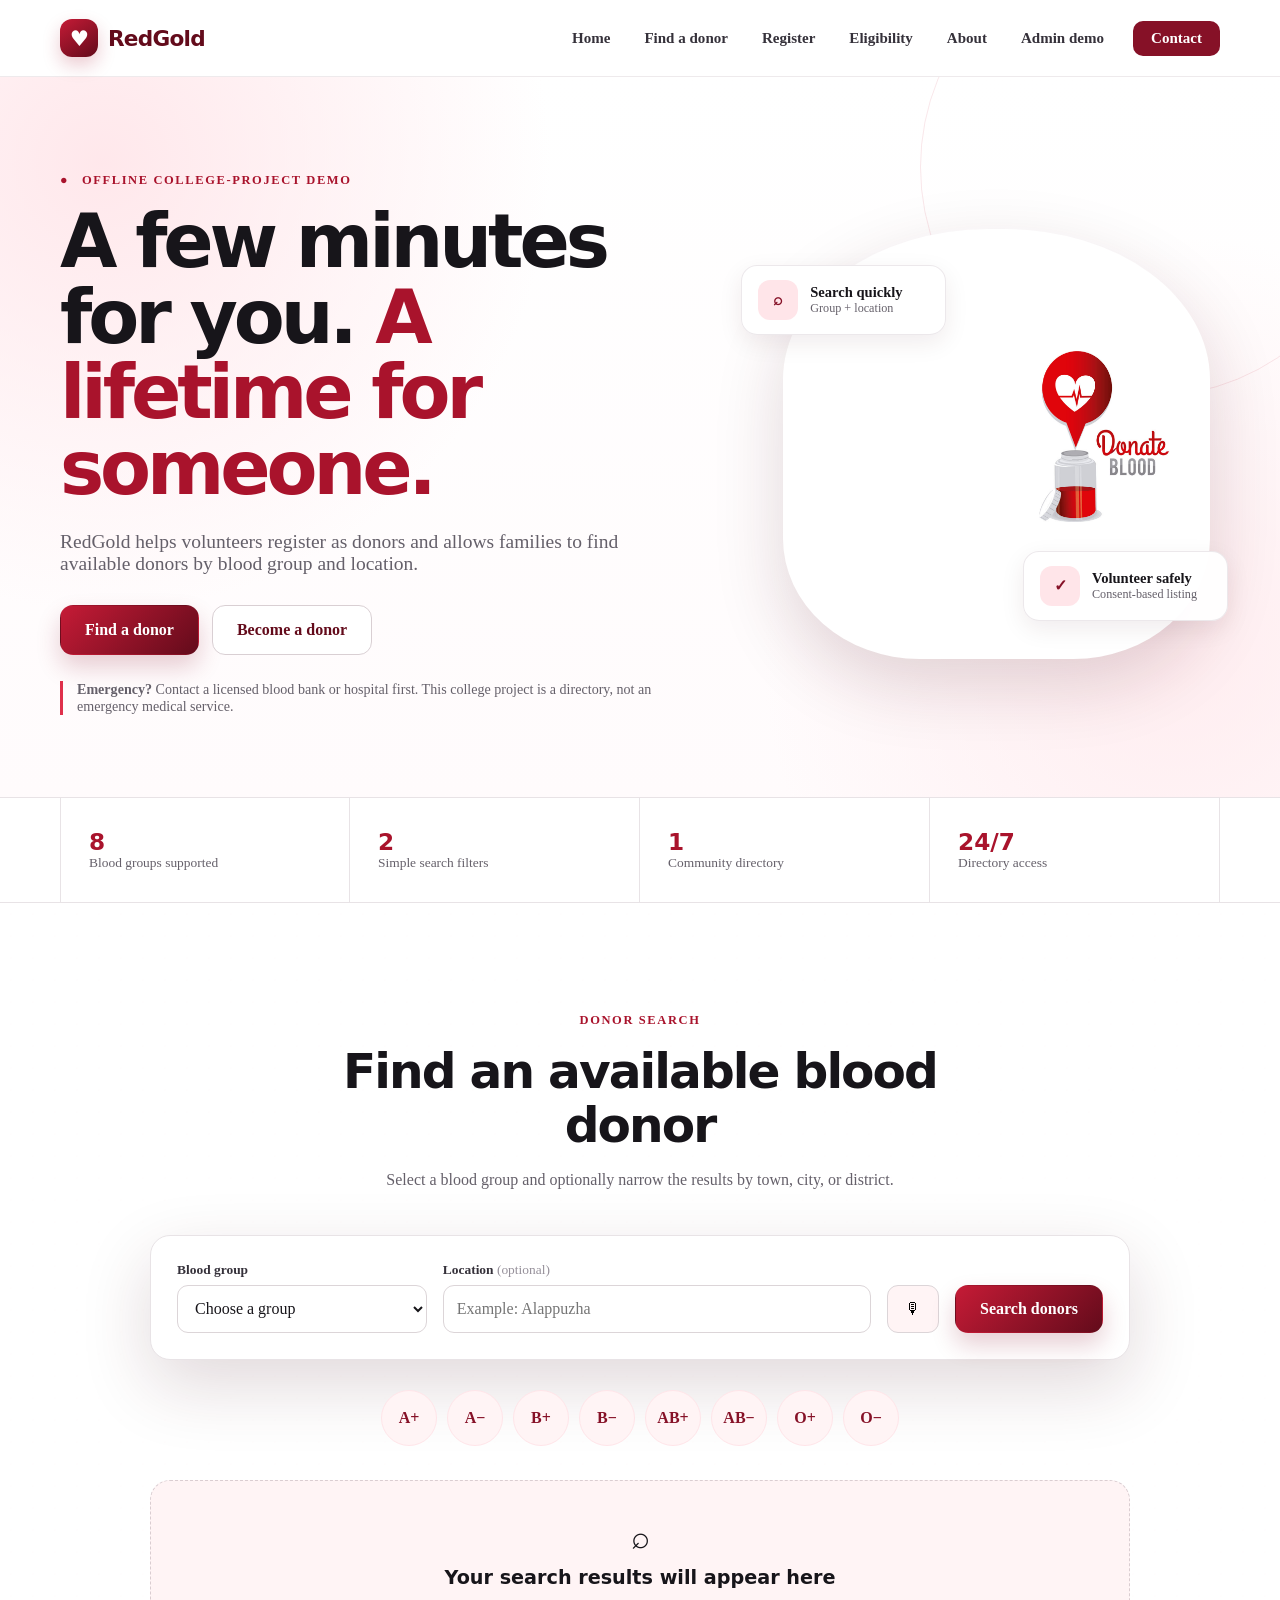
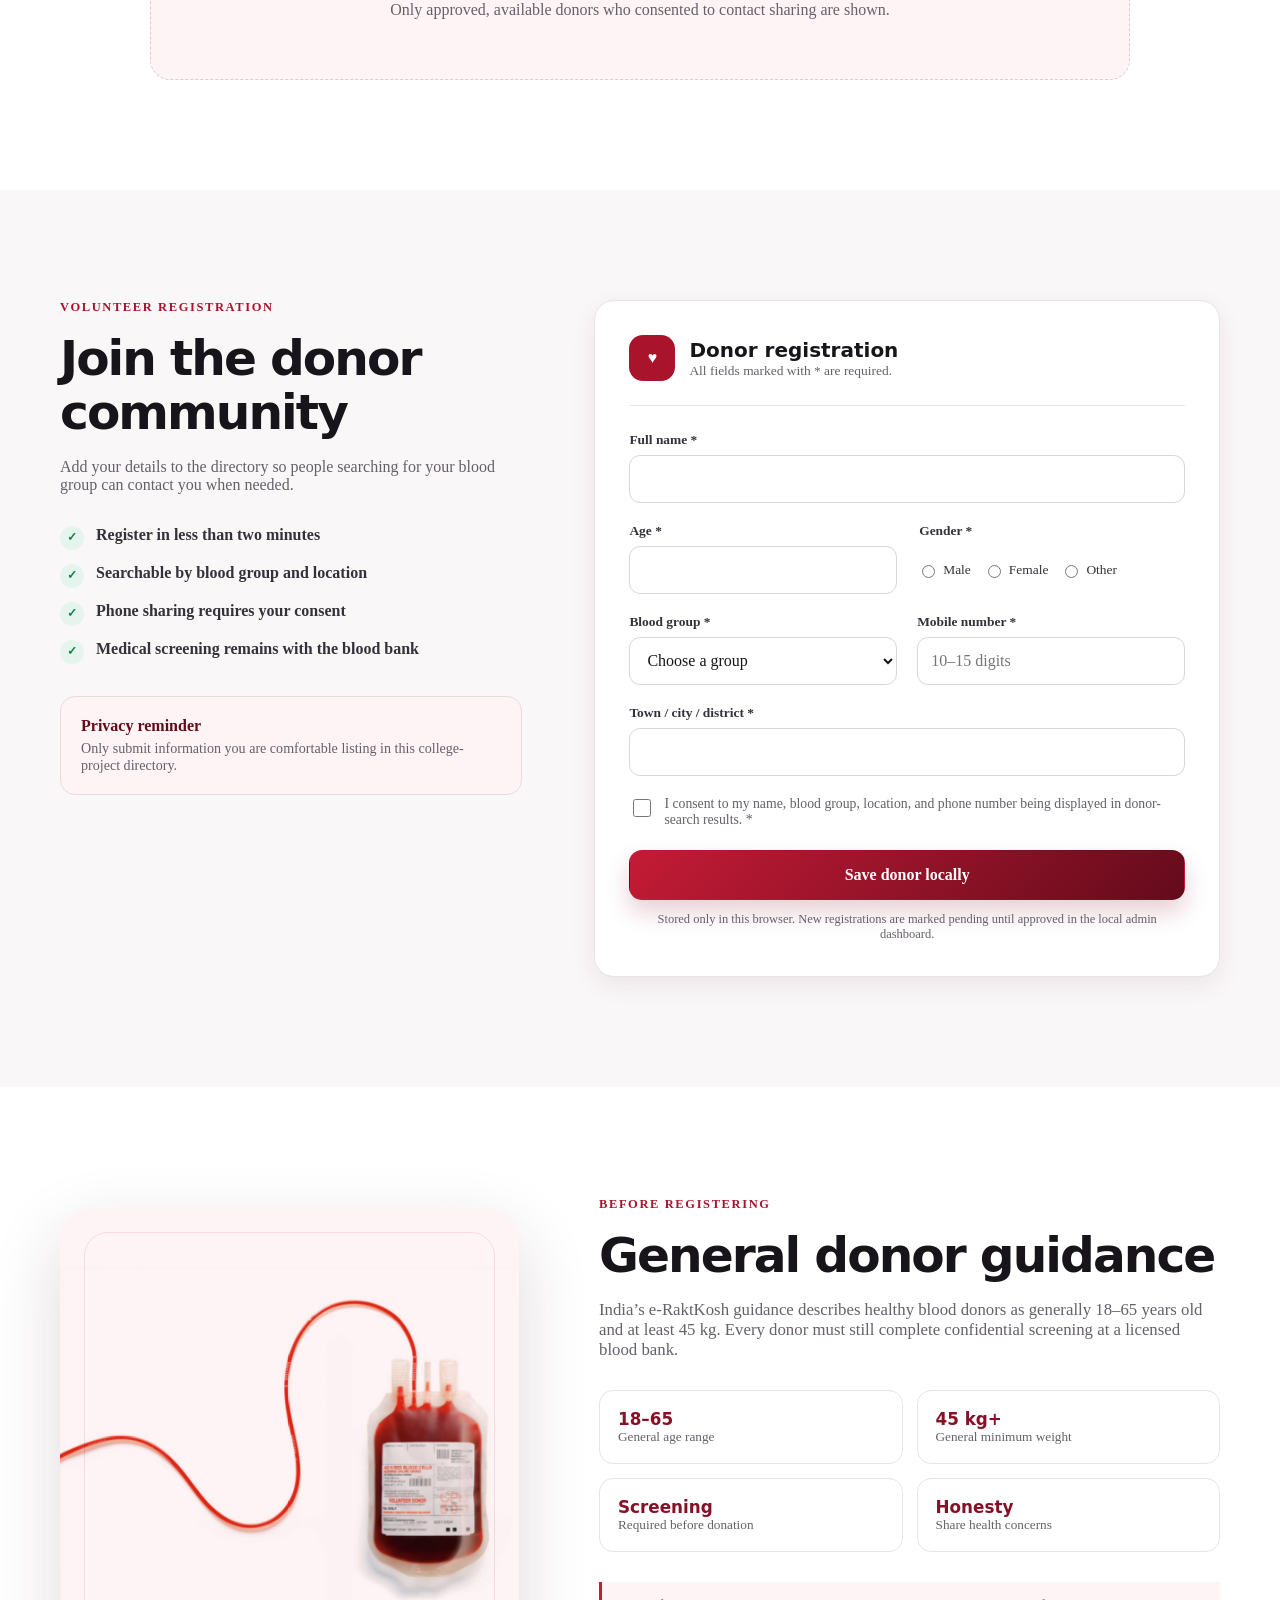
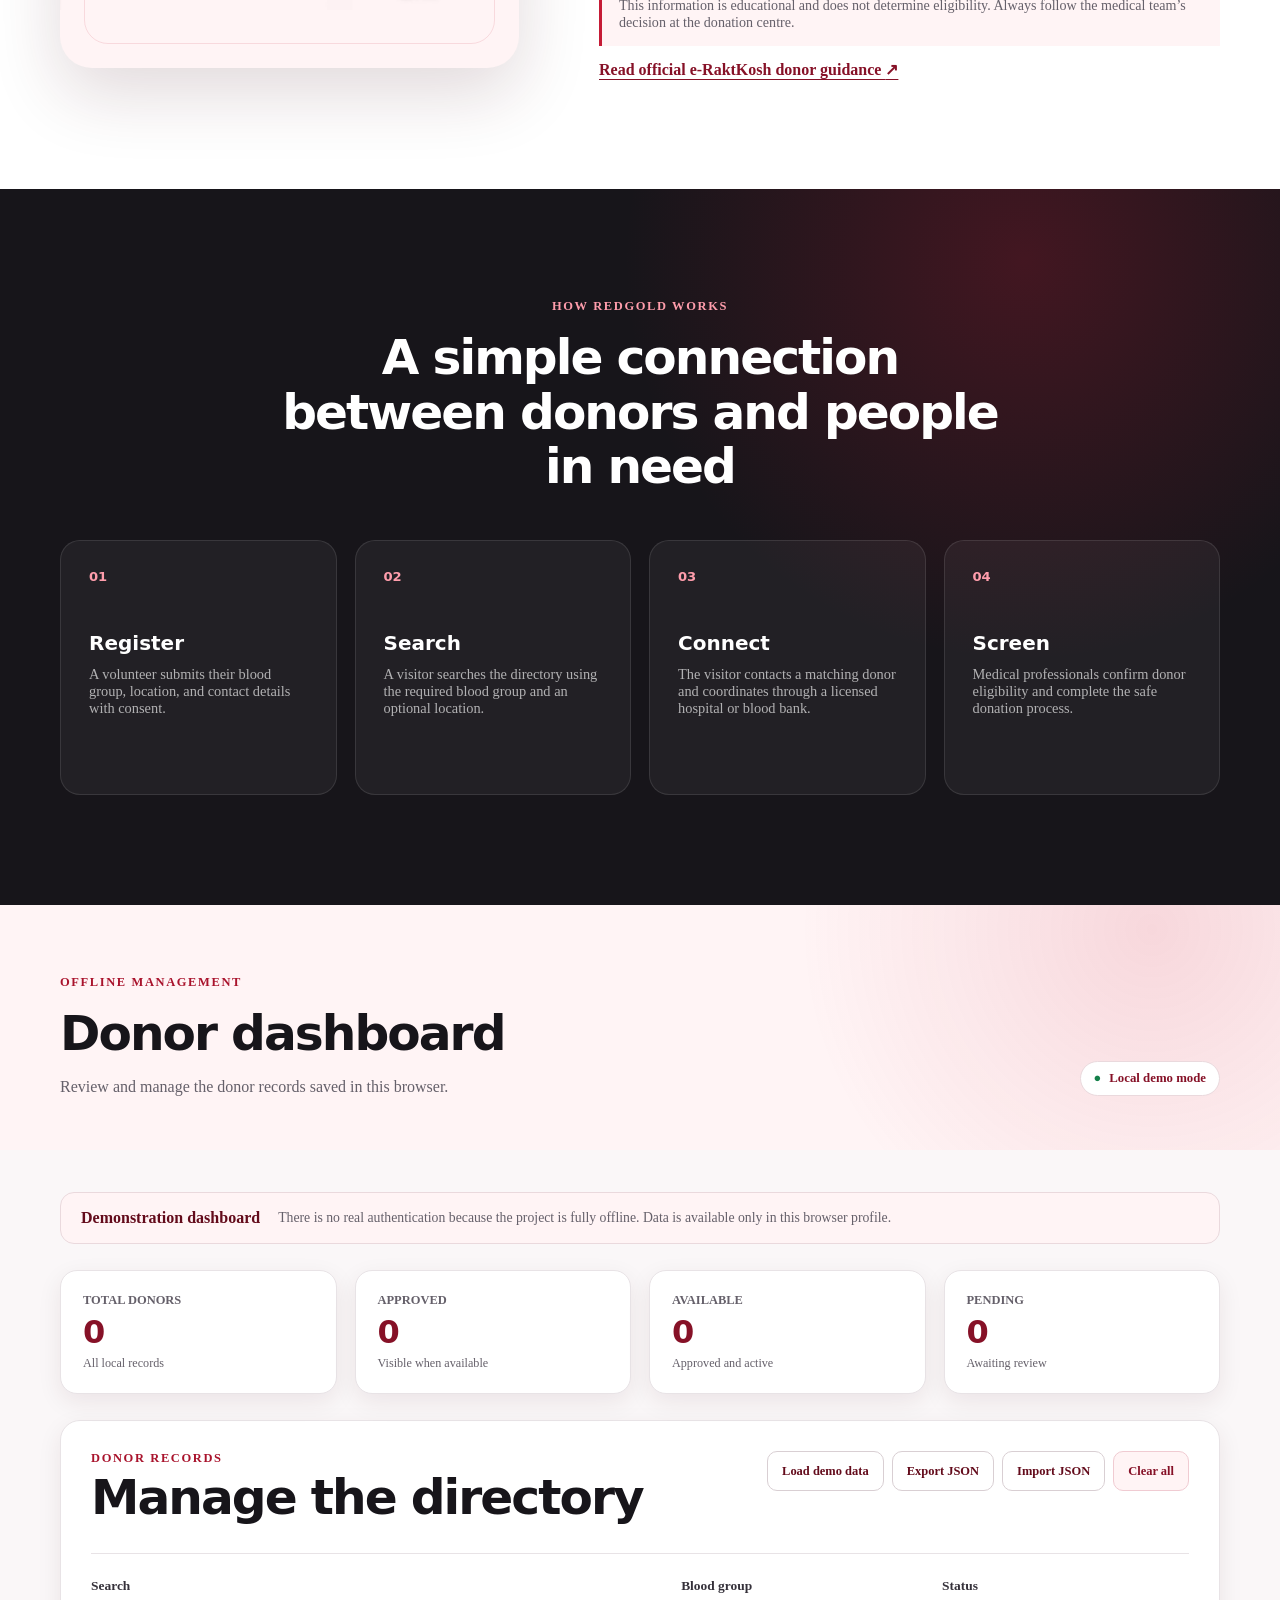
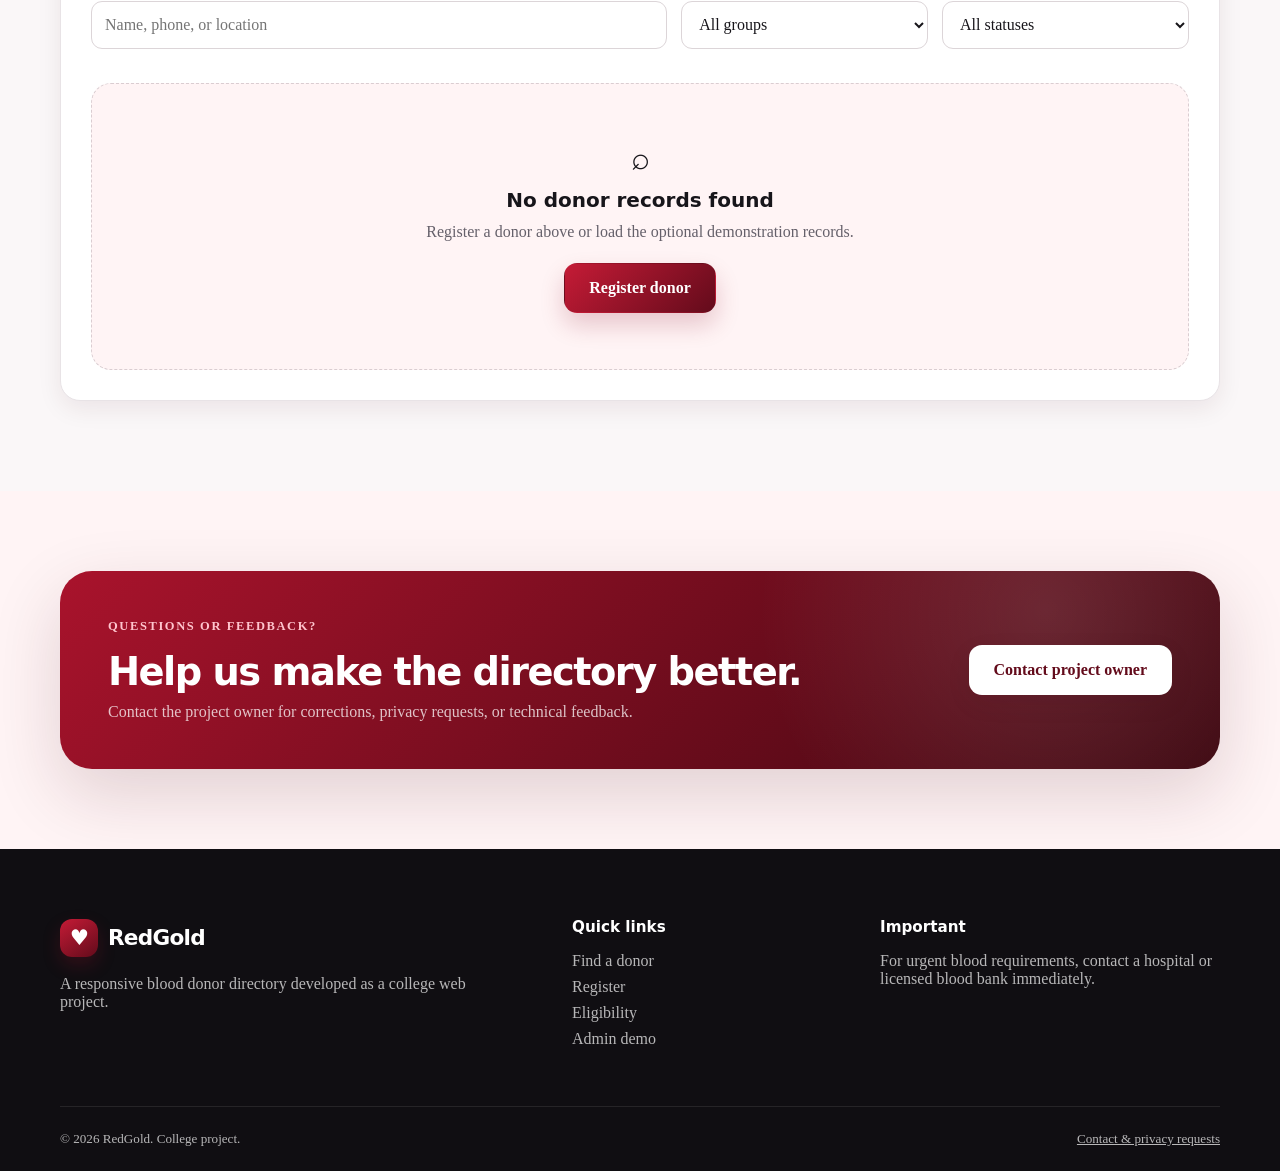
==== index.html @ 61fe0dba "Add files via upload" ====
<!DOCTYPE html>
<html lang="en">

<head>
  <meta charset="utf-8">
  <meta name="viewport" content="width=device-width, initial-scale=1">
  <meta name="description" content="RedGold is a college blood donor directory project for registering volunteers and finding donors by blood group and location.">
  <meta name="theme-color" content="#b5122b">
  <title>RedGold | Blood Donor Directory</title>
  <link rel="icon" href="assets/images/donate-blood.jpg">
  <link rel="stylesheet" href="assets/css/styles.css">
  <script src="assets/js/storage.js" defer></script>
  <script src="assets/js/app.js" defer></script>
  <script src="assets/js/admin.js" defer></script>
</head>

<body>
  <a class="skip-link" href="#main-content">Skip to main content</a>

  <header class="site-header" id="home">
    <div class="container nav-wrap">
      <a class="brand" href="index.html" aria-label="RedGold home">
        <span class="brand-mark" aria-hidden="true">♥</span>
        <span>RedGold</span>
      </a>

      <button class="nav-toggle" type="button" aria-expanded="false" aria-controls="main-navigation">
        <span class="sr-only">Toggle navigation</span>
        <span></span>
        <span></span>
        <span></span>
      </button>

      <nav class="site-nav" id="main-navigation" aria-label="Main navigation">
        <a href="#home">Home</a>
        <a href="#find-donor">Find a donor</a>
        <a href="#register">Register</a>
        <a href="#eligibility">Eligibility</a>
        <a href="#about">About</a>
        <a href="#admin-dashboard">Admin demo</a>
        <a class="nav-cta" href="contacts.html">Contact</a>
      </nav>
    </div>
  </header>

  <main id="main-content">
    <section class="hero">
      <div class="container hero-grid">
        <div class="hero-copy">
          <p class="eyebrow"><span aria-hidden="true">●</span> Offline college-project demo</p>
          <h1>A few minutes for you. <span>A lifetime for someone.</span></h1>
          <p class="hero-text">
            RedGold helps volunteers register as donors and allows families to find
            available donors by blood group and location.
          </p>
          <div class="hero-actions">
            <a class="button button-primary" href="#find-donor">Find a donor</a>
            <a class="button button-secondary" href="#register">Become a donor</a>
          </div>
          <p class="hero-note">
            <strong>Emergency?</strong> Contact a licensed blood bank or hospital first.
            This college project is a directory, not an emergency medical service.
          </p>
        </div>

        <div class="hero-visual">
          <div class="hero-image-card">
            <img src="assets/images/donate-blood.jpg" alt="Donate blood illustration">
          </div>
          <div class="floating-card floating-card-top">
            <span class="mini-icon" aria-hidden="true">⌕</span>
            <div><strong>Search quickly</strong><small>Group + location</small></div>
          </div>
          <div class="floating-card floating-card-bottom">
            <span class="mini-icon" aria-hidden="true">✓</span>
            <div><strong>Volunteer safely</strong><small>Consent-based listing</small></div>
          </div>
        </div>
      </div>
    </section>

    <section class="quick-strip" aria-label="Directory highlights">
      <div class="container quick-grid">
        <div><strong>8</strong><span>Blood groups supported</span></div>
        <div><strong>2</strong><span>Simple search filters</span></div>
        <div><strong>1</strong><span>Community directory</span></div>
        <div><strong>24/7</strong><span>Directory access</span></div>
      </div>
    </section>

    <section class="section find-section" id="find-donor">
      <div class="container">
        <div class="section-heading centered">
          <p class="eyebrow">Donor search</p>
          <h2>Find an available blood donor</h2>
          <p>Select a blood group and optionally narrow the results by town, city, or district.</p>
        </div>

        <form class="search-panel" id="donor-search-form">
          <div class="form-field">
            <label for="search-blood-group">Blood group</label>
            <select id="search-blood-group" name="blood_group" required>
              <option value="">Choose a group</option>
              <option value="A+">A+</option>
              <option value="A-">A−</option>
              <option value="B+">B+</option>
              <option value="B-">B−</option>
              <option value="AB+">AB+</option>
              <option value="AB-">AB−</option>
              <option value="O+">O+</option>
              <option value="O-">O−</option>
            </select>
          </div>

          <div class="form-field grow">
            <label for="search-location">Location <span>(optional)</span></label>
            <input id="search-location" name="location" type="search" maxlength="120" placeholder="Example: Alappuzha">
          </div>

          <button class="voice-button" type="button" data-voice-search aria-label="Choose blood group using voice" title="Voice search">
            <span aria-hidden="true">🎙</span>
          </button>

          <button class="button button-primary search-button" type="submit">Search donors</button>
          <p class="voice-status" data-voice-status aria-live="polite"></p>
        </form>

        <div class="blood-group-links" role="group" aria-label="Quick blood group search">
          <button type="button" data-quick-blood="A+">A+</button>
          <button type="button" data-quick-blood="A-">A−</button>
          <button type="button" data-quick-blood="B+">B+</button>
          <button type="button" data-quick-blood="B-">B−</button>
          <button type="button" data-quick-blood="AB+">AB+</button>
          <button type="button" data-quick-blood="AB-">AB−</button>
          <button type="button" data-quick-blood="O+">O+</button>
          <button type="button" data-quick-blood="O-">O−</button>
        </div>

        <div class="search-results" id="search-results" aria-live="polite">
          <div class="empty-state compact-empty">
            <span aria-hidden="true">⌕</span>
            <h3>Your search results will appear here</h3>
            <p>Only approved, available donors who consented to contact sharing are shown.</p>
          </div>
        </div>
      </div>
    </section>

    <section class="section soft-section" id="register">
      <div class="container register-grid">
        <div class="register-copy">
          <p class="eyebrow">Volunteer registration</p>
          <h2>Join the donor community</h2>
          <p>
            Add your details to the directory so people searching for your blood
            group can contact you when needed.
          </p>

          <ul class="feature-list">
            <li><span aria-hidden="true">✓</span> Register in less than two minutes</li>
            <li><span aria-hidden="true">✓</span> Searchable by blood group and location</li>
            <li><span aria-hidden="true">✓</span> Phone sharing requires your consent</li>
            <li><span aria-hidden="true">✓</span> Medical screening remains with the blood bank</li>
          </ul>

          <div class="privacy-card">
            <strong>Privacy reminder</strong>
            <p>Only submit information you are comfortable listing in this college-project directory.</p>
          </div>
        </div>

        <form class="registration-card" id="registration-form" data-registration-form>
          <div class="form-header">
            <span class="form-icon" aria-hidden="true">♥</span>
            <div>
              <h3>Donor registration</h3>
              <p>All fields marked with * are required.</p>
            </div>
          </div>

          <div class="form-grid">
            <div class="form-field full">
              <label for="donor-name">Full name *</label>
              <input id="donor-name" name="name" type="text" minlength="2" maxlength="100" autocomplete="name" required>
            </div>

            <div class="form-field">
              <label for="donor-age">Age *</label>
              <input id="donor-age" name="age" type="number" min="18" max="65" inputmode="numeric" required>
            </div>

            <fieldset class="form-field">
              <legend>Gender *</legend>
              <div class="radio-row">
                <label><input type="radio" name="sex" value="M" required> Male</label>
                <label><input type="radio" name="sex" value="F"> Female</label>
                <label><input type="radio" name="sex" value="O"> Other</label>
              </div>
            </fieldset>

            <div class="form-field">
              <label for="donor-blood-group">Blood group *</label>
              <select id="donor-blood-group" name="blood_group" required>
                <option value="">Choose a group</option>
                <option value="A+">A+</option>
                <option value="A-">A−</option>
                <option value="B+">B+</option>
                <option value="B-">B−</option>
                <option value="AB+">AB+</option>
                <option value="AB-">AB−</option>
                <option value="O+">O+</option>
                <option value="O-">O−</option>
              </select>
            </div>

            <div class="form-field">
              <label for="donor-phone">Mobile number *</label>
              <input id="donor-phone" name="phone" type="tel" maxlength="15" inputmode="tel" autocomplete="tel" placeholder="10–15 digits" required>
            </div>

            <div class="form-field full">
              <label for="donor-location">Town / city / district *</label>
              <input id="donor-location" name="location" type="text" minlength="2" maxlength="120" autocomplete="address-level2" required>
            </div>

            <label class="consent-row full">
              <input type="checkbox" name="share_phone" value="1" required>
              <span>I consent to my name, blood group, location, and phone number being displayed in donor-search results. *</span>
            </label>
          </div>

          <p class="form-error" data-form-error role="alert"></p>
          <button class="button button-primary full-button" type="submit">Save donor locally</button>
          <p class="local-storage-note">
            Stored only in this browser. New registrations are marked pending until approved in the local admin dashboard.
          </p>
        </form>
      </div>
    </section>

    <section class="section" id="eligibility">
      <div class="container eligibility-grid">
        <div class="eligibility-image">
          <img src="assets/images/blood-bag.jpg" alt="Blood donation bag and tubing" loading="lazy">
        </div>

        <div class="eligibility-copy">
          <p class="eyebrow">Before registering</p>
          <h2>General donor guidance</h2>
          <p>
            India’s e-RaktKosh guidance describes healthy blood donors as generally
            18–65 years old and at least 45 kg. Every donor must still complete
            confidential screening at a licensed blood bank.
          </p>

          <div class="guidance-grid">
            <div><strong>18–65</strong><span>General age range</span></div>
            <div><strong>45 kg+</strong><span>General minimum weight</span></div>
            <div><strong>Screening</strong><span>Required before donation</span></div>
            <div><strong>Honesty</strong><span>Share health concerns</span></div>
          </div>

          <p class="medical-note">
            This information is educational and does not determine eligibility.
            Always follow the medical team’s decision at the donation centre.
          </p>
          <a class="text-link" href="https://eraktkosh.mohfw.gov.in/BLDAHIMS/bloodbank/donateblood.cnt" target="_blank" rel="noopener noreferrer">
            Read official e-RaktKosh donor guidance <span aria-hidden="true">↗</span>
          </a>
        </div>
      </div>
    </section>

    <section class="section dark-section" id="about">
      <div class="container">
        <div class="section-heading centered light-heading">
          <p class="eyebrow">How RedGold works</p>
          <h2>A simple connection between donors and people in need</h2>
        </div>

        <div class="steps-grid">
          <article>
            <span>01</span>
            <h3>Register</h3>
            <p>A volunteer submits their blood group, location, and contact details with consent.</p>
          </article>
          <article>
            <span>02</span>
            <h3>Search</h3>
            <p>A visitor searches the directory using the required blood group and an optional location.</p>
          </article>
          <article>
            <span>03</span>
            <h3>Connect</h3>
            <p>The visitor contacts a matching donor and coordinates through a licensed hospital or blood bank.</p>
          </article>
          <article>
            <span>04</span>
            <h3>Screen</h3>
            <p>Medical professionals confirm donor eligibility and complete the safe donation process.</p>
          </article>
        </div>
      </div>
    </section>

    <section class="dashboard-hero" id="admin-dashboard">
      <div class="container dashboard-hero-row">
        <div>
          <p class="eyebrow">Offline management</p>
          <h2>Donor dashboard</h2>
          <p>Review and manage the donor records saved in this browser.</p>
        </div>
        <div class="offline-badge"><span aria-hidden="true">●</span> Local demo mode</div>
      </div>
    </section>

    <section class="dashboard-section">
      <div class="container">
        <div class="notice-card">
          <strong>Demonstration dashboard</strong>
          <p>There is no real authentication because the project is fully offline. Data is available only in this browser profile.</p>
        </div>

        <div class="stats-grid" role="group" aria-label="Donor statistics">
          <article><span>Total donors</span><strong data-stat="total">0</strong><small>All local records</small></article>
          <article><span>Approved</span><strong data-stat="approved">0</strong><small>Visible when available</small></article>
          <article><span>Available</span><strong data-stat="available">0</strong><small>Approved and active</small></article>
          <article><span>Pending</span><strong data-stat="pending">0</strong><small>Awaiting review</small></article>
        </div>

        <section class="management-card">
          <div class="management-head">
            <div>
              <p class="eyebrow">Donor records</p>
              <h2>Manage the directory</h2>
            </div>
            <div class="management-actions">
              <button class="button button-secondary button-small" type="button" data-load-demo>Load demo data</button>
              <button class="button button-secondary button-small" type="button" data-export>Export JSON</button>
              <label class="button button-secondary button-small file-button">
                Import JSON
                <input type="file" accept="application/json,.json" data-import>
              </label>
              <button class="button button-danger button-small" type="button" data-clear>Clear all</button>
            </div>
          </div>

          <div class="admin-filters">
            <div class="form-field">
              <label for="admin-search">Search</label>
              <input id="admin-search" type="search" placeholder="Name, phone, or location" data-admin-search>
            </div>
            <div class="form-field">
              <label for="admin-blood">Blood group</label>
              <select id="admin-blood" data-admin-blood>
                <option value="">All groups</option>
                <option value="A+">A+</option>
                <option value="A-">A−</option>
                <option value="B+">B+</option>
                <option value="B-">B−</option>
                <option value="AB+">AB+</option>
                <option value="AB-">AB−</option>
                <option value="O+">O+</option>
                <option value="O-">O−</option>
              </select>
            </div>
            <div class="form-field">
              <label for="admin-status">Status</label>
              <select id="admin-status" data-admin-status>
                <option value="">All statuses</option>
                <option value="pending">Pending</option>
                <option value="approved">Approved</option>
                <option value="rejected">Rejected</option>
              </select>
            </div>
          </div>

          <div class="table-wrap">
            <table class="admin-table">
              <thead>
                <tr>
                  <th>Donor</th>
                  <th>Blood</th>
                  <th>Contact</th>
                  <th>Status</th>
                  <th>Availability</th>
                  <th>Actions</th>
                </tr>
              </thead>
              <tbody data-donor-table></tbody>
            </table>
          </div>

          <div class="empty-state admin-empty" data-admin-empty hidden>
            <span aria-hidden="true">⌕</span>
            <h3>No donor records found</h3>
            <p>Register a donor above or load the optional demonstration records.</p>
            <a class="button button-primary" href="#register">Register donor</a>
          </div>
        </section>
      </div>
    </section>

    <section class="section contact-cta">
      <div class="container cta-card">
        <div>
          <p class="eyebrow">Questions or feedback?</p>
          <h2>Help us make the directory better.</h2>
          <p>Contact the project owner for corrections, privacy requests, or technical feedback.</p>
        </div>
        <a class="button button-light" href="contacts.html">Contact project owner</a>
      </div>
    </section>
  </main>

  <footer class="site-footer">
    <div class="container footer-grid">
      <div>
        <a class="brand footer-brand" href="index.html">
          <span class="brand-mark" aria-hidden="true">♥</span>
          <span>RedGold</span>
        </a>
        <p>A responsive blood donor directory developed as a college web project.</p>
      </div>

      <div>
        <h2>Quick links</h2>
        <a href="#find-donor">Find a donor</a>
        <a href="#register">Register</a>
        <a href="#eligibility">Eligibility</a>
        <a href="#admin-dashboard">Admin demo</a>
      </div>

      <div>
        <h2>Important</h2>
        <p>For urgent blood requirements, contact a hospital or licensed blood bank immediately.</p>
      </div>
    </div>

    <div class="container footer-bottom">
      <p>© <span data-current-year>2026</span> RedGold. College project.</p>
      <a href="contacts.html">Contact &amp; privacy requests</a>
    </div>
  </footer>

  <dialog class="edit-dialog" data-edit-dialog>
    <form method="dialog" class="dialog-card" data-edit-form>
      <div class="dialog-head">
        <div>
          <p class="eyebrow">Edit record</p>
          <h2>Update donor</h2>
        </div>
        <button class="dialog-close" type="button" data-dialog-cancel aria-label="Close edit form">×</button>
      </div>

      <input type="hidden" name="id">
      <div class="form-grid">
        <div class="form-field full">
          <label for="edit-name">Full name</label>
          <input id="edit-name" name="name" type="text" minlength="2" maxlength="100" required>
        </div>
        <div class="form-field">
          <label for="edit-age">Age</label>
          <input id="edit-age" name="age" type="number" min="18" max="65" required>
        </div>
        <div class="form-field">
          <label for="edit-sex">Gender</label>
          <select id="edit-sex" name="sex" required>
            <option value="M">Male</option>
            <option value="F">Female</option>
            <option value="O">Other</option>
          </select>
        </div>
        <div class="form-field">
          <label for="edit-blood">Blood group</label>
          <select id="edit-blood" name="bloodGroup" required>
            <option value="A+">A+</option>
            <option value="A-">A−</option>
            <option value="B+">B+</option>
            <option value="B-">B−</option>
            <option value="AB+">AB+</option>
            <option value="AB-">AB−</option>
            <option value="O+">O+</option>
            <option value="O-">O−</option>
          </select>
        </div>
        <div class="form-field">
          <label for="edit-phone">Mobile number</label>
          <input id="edit-phone" name="phone" type="tel" maxlength="15" required>
        </div>
        <div class="form-field full">
          <label for="edit-location">Location</label>
          <input id="edit-location" name="location" type="text" maxlength="120" required>
        </div>
      </div>

      <p class="form-error" data-edit-error role="alert"></p>
      <div class="dialog-actions">
        <button class="button button-secondary" type="button" data-dialog-cancel>Cancel</button>
        <button class="button button-primary" type="submit">Save changes</button>
      </div>
    </form>
  </dialog>

  <div class="toast" data-toast role="status" aria-live="polite"></div>
</body>

</html>
---- assets/css/styles.css ----
:root {
  --red-950: #3d0710;
  --red-900: #630b1b;
  --red-800: #861127;
  --red-700: #a9132c;
  --red-600: #c51b36;
  --red-500: #df304b;
  --red-100: #ffe5e9;
  --red-50: #fff4f5;
  --ink-950: #17151a;
  --ink-800: #35313a;
  --ink-600: #65606a;
  --ink-400: #96909a;
  --line: #e8e3e6;
  --white: #fff;
  --soft: #faf7f8;
  --success: #14804a;
  --shadow-sm: 0 8px 24px rgb(69 18 31 / 8%);
  --shadow-lg: 0 25px 70px rgb(69 18 31 / 16%);
  --radius-sm: 12px;
  --radius-md: 20px;
  --radius-lg: 32px;
  --container: 1160px;
}

*,
*::before,
*::after {
  box-sizing: border-box;
}

html {
  scroll-behavior: smooth;
}

body {
  margin: 0;
  color: var(--ink-950);
  background: var(--white);
  font-family: "Segoe UI", system-ui, -apple-system, BlinkMacSystemFont, Arial, sans-serif;
  font-size: 16px;
  line-height: 1.65;
  -webkit-font-smoothing: antialiased;
}

body,
button,
input,
select,
textarea {
  font: inherit;
}

img {
  display: block;
  max-width: 100%;
}

a {
  color: inherit;
}

button,
a {
  -webkit-tap-highlight-color: transparent;
}

h1,
h2,
h3,
p {
  margin-top: 0;
}

h1,
h2,
h3,
.brand {
  font-family: "Segoe UI", system-ui, sans-serif;
}

h1 {
  margin-bottom: 24px;
  font-size: clamp(2.7rem, 5.8vw, 5.3rem);
  font-weight: 800;
  letter-spacing: -0.055em;
  line-height: 1.02;
}

h2 {
  margin-bottom: 18px;
  font-size: clamp(2rem, 3.8vw, 3.4rem);
  font-weight: 800;
  letter-spacing: -0.04em;
  line-height: 1.12;
}

h3 {
  margin-bottom: 10px;
  font-size: 1.25rem;
  font-weight: 700;
  line-height: 1.3;
}

.container {
  width: min(calc(100% - 40px), var(--container));
  margin-inline: auto;
}

.section {
  padding: 110px 0;
}

.skip-link {
  position: fixed;
  top: 12px;
  left: 12px;
  z-index: 1000;
  padding: 10px 16px;
  border-radius: 8px;
  color: var(--white);
  background: var(--red-800);
  transform: translateY(-150%);
}

.skip-link:focus {
  transform: translateY(0);
}

.sr-only {
  position: absolute;
  width: 1px;
  height: 1px;
  padding: 0;
  margin: -1px;
  overflow: hidden;
  clip: rect(0, 0, 0, 0);
  white-space: nowrap;
  border: 0;
}

.site-header {
  position: sticky;
  top: 0;
  z-index: 100;
  border-bottom: 1px solid rgb(232 227 230 / 75%);
  background: rgb(255 255 255 / 92%);
  -webkit-backdrop-filter: blur(16px);
  backdrop-filter: blur(16px);
}

.nav-wrap {
  display: flex;
  min-height: 76px;
  align-items: center;
  justify-content: space-between;
  gap: 32px;
}

.brand {
  display: inline-flex;
  align-items: center;
  gap: 10px;
  color: var(--red-900);
  font-size: 1.35rem;
  font-weight: 800;
  letter-spacing: -0.035em;
  text-decoration: none;
}

.brand-mark {
  display: grid;
  width: 38px;
  height: 38px;
  place-items: center;
  border-radius: 12px;
  color: var(--white);
  background: linear-gradient(145deg, var(--red-600), var(--red-900));
  box-shadow: 0 8px 18px rgb(169 19 44 / 22%);
}

.site-nav {
  display: flex;
  align-items: center;
  gap: 8px;
}

.site-nav a {
  padding: 9px 13px;
  border-radius: 10px;
  color: var(--ink-800);
  font-size: 0.94rem;
  font-weight: 600;
  text-decoration: none;
  transition: color 180ms ease, background 180ms ease;
}

.site-nav a:hover,
.site-nav a:focus-visible {
  color: var(--red-800);
  background: var(--red-50);
}

.site-nav .nav-cta {
  margin-left: 8px;
  padding-inline: 18px;
  color: var(--white);
  background: var(--red-800);
}

.site-nav .nav-cta:hover,
.site-nav .nav-cta:focus-visible {
  color: var(--white);
  background: var(--red-700);
}

.nav-toggle {
  display: none;
  width: 44px;
  height: 44px;
  padding: 10px;
  border: 1px solid var(--line);
  border-radius: 12px;
  background: var(--white);
  cursor: pointer;
}

.nav-toggle span:not(.sr-only) {
  display: block;
  width: 100%;
  height: 2px;
  margin: 5px 0;
  border-radius: 2px;
  background: var(--ink-950);
}

.hero {
  position: relative;
  overflow: hidden;
  padding: 96px 0 82px;
  background:
    radial-gradient(circle at 8% 12%, rgb(255 229 233 / 90%), transparent 28rem),
    radial-gradient(circle at 92% 80%, rgb(255 229 233 / 65%), transparent 26rem),
    linear-gradient(180deg, #fff, #fffbfc);
}

.hero::before {
  position: absolute;
  top: -140px;
  right: -100px;
  width: 460px;
  height: 460px;
  border: 1px solid rgb(197 27 54 / 10%);
  border-radius: 50%;
  content: "";
}

.hero-grid {
  display: grid;
  align-items: center;
  gap: 72px;
  grid-template-columns: minmax(0, 1.12fr) minmax(360px, 0.88fr);
}

.hero-copy {
  position: relative;
  z-index: 2;
}

.eyebrow {
  margin-bottom: 16px;
  color: var(--red-700);
  font-size: 0.78rem;
  font-weight: 800;
  letter-spacing: 0.13em;
  text-transform: uppercase;
}

.eyebrow span {
  margin-right: 8px;
}

.hero h1 span {
  color: var(--red-700);
}

.hero-text {
  max-width: 680px;
  margin-bottom: 30px;
  color: var(--ink-600);
  font-size: clamp(1.05rem, 1.8vw, 1.22rem);
}

.hero-actions {
  display: flex;
  flex-wrap: wrap;
  gap: 13px;
}

.button {
  display: inline-flex;
  min-height: 50px;
  align-items: center;
  justify-content: center;
  padding: 12px 24px;
  border: 1px solid transparent;
  border-radius: 13px;
  font-weight: 700;
  line-height: 1.2;
  text-align: center;
  text-decoration: none;
  cursor: pointer;
  transition: transform 180ms ease, box-shadow 180ms ease, background 180ms ease;
}

.button:hover {
  transform: translateY(-2px);
}

.button:focus-visible,
input:focus-visible,
select:focus-visible,
textarea:focus-visible,
button:focus-visible,
a:focus-visible {
  outline: 3px solid rgb(197 27 54 / 25%);
  outline-offset: 3px;
}

.button-primary {
  color: var(--white);
  background: linear-gradient(135deg, var(--red-600), var(--red-900));
  box-shadow: 0 12px 24px rgb(134 17 39 / 20%);
}

.button-primary:hover {
  box-shadow: 0 16px 30px rgb(134 17 39 / 28%);
}

.button-secondary {
  border-color: #d9cfd3;
  color: var(--red-900);
  background: var(--white);
}

.button-light {
  flex: 0 0 auto;
  color: var(--red-900);
  background: var(--white);
  box-shadow: var(--shadow-sm);
}

.hero-note {
  max-width: 620px;
  margin: 26px 0 0;
  padding-left: 14px;
  border-left: 3px solid var(--red-500);
  color: var(--ink-600);
  font-size: 0.88rem;
}

.hero-visual {
  position: relative;
  min-height: 470px;
}

.hero-image-card {
  position: absolute;
  inset: 20px 10px 20px 42px;
  display: grid;
  overflow: hidden;
  place-items: center;
  border: 12px solid var(--white);
  border-radius: 48% 48% 32% 32% / 35% 35% 28% 28%;
  background: var(--white);
  box-shadow: var(--shadow-lg);
}

.hero-image-card img {
  width: 100%;
  height: 100%;
  object-fit: contain;
}

.floating-card {
  position: absolute;
  z-index: 3;
  display: flex;
  min-width: 205px;
  align-items: center;
  gap: 12px;
  padding: 14px 16px;
  border: 1px solid rgb(232 227 230 / 80%);
  border-radius: 16px;
  background: rgb(255 255 255 / 95%);
  box-shadow: var(--shadow-sm);
}

.floating-card-top {
  top: 56px;
  left: 0;
}

.floating-card-bottom {
  right: -8px;
  bottom: 58px;
}

.floating-card strong,
.floating-card small {
  display: block;
}

.floating-card strong {
  font-size: 0.91rem;
}

.floating-card small {
  color: var(--ink-600);
  font-size: 0.76rem;
}

.mini-icon {
  display: grid;
  width: 40px;
  height: 40px;
  flex: 0 0 40px;
  place-items: center;
  border-radius: 12px;
  color: var(--red-800);
  background: var(--red-100);
  font-weight: 800;
}

.quick-strip {
  border-block: 1px solid var(--line);
  background: var(--white);
}

.quick-grid {
  display: grid;
  grid-template-columns: repeat(4, 1fr);
}

.quick-grid div {
  display: flex;
  min-height: 104px;
  flex-direction: column;
  justify-content: center;
  padding: 22px 28px;
  border-right: 1px solid var(--line);
}

.quick-grid div:first-child {
  border-left: 1px solid var(--line);
}

.quick-grid strong {
  color: var(--red-700);
  font-family: "Segoe UI", system-ui, sans-serif;
  font-size: 1.45rem;
}

.quick-grid span {
  color: var(--ink-600);
  font-size: 0.84rem;
}

.section-heading {
  max-width: 740px;
  margin-bottom: 46px;
}

.section-heading.centered {
  margin-inline: auto;
  text-align: center;
}

.section-heading > p:last-child {
  color: var(--ink-600);
}

.find-section {
  background:
    linear-gradient(rgb(255 255 255 / 95%), rgb(255 255 255 / 95%)),
    radial-gradient(circle, var(--red-100) 1px, transparent 1px);
  background-size: auto, 22px 22px;
}

.search-panel {
  display: grid;
  max-width: 980px;
  margin: 0 auto;
  padding: 26px;
  border: 1px solid var(--line);
  border-radius: var(--radius-md);
  background: var(--white);
  box-shadow: var(--shadow-lg);
  gap: 16px;
  grid-template-columns: minmax(180px, 0.7fr) minmax(240px, 1.2fr) 52px auto;
}

.form-field {
  min-width: 0;
}

.form-field label,
.form-field legend {
  display: block;
  margin-bottom: 7px;
  color: var(--ink-800);
  font-size: 0.84rem;
  font-weight: 700;
}

.form-field label span {
  color: var(--ink-400);
  font-weight: 500;
}

.form-field input,
.form-field select,
.form-field textarea {
  width: 100%;
  min-height: 48px;
  padding: 11px 13px;
  border: 1px solid #dcd5d8;
  border-radius: 11px;
  color: var(--ink-950);
  background: var(--white);
  transition: border-color 180ms ease, box-shadow 180ms ease;
}

.form-field input:focus,
.form-field select:focus,
.form-field textarea:focus {
  border-color: var(--red-600);
  box-shadow: 0 0 0 4px rgb(197 27 54 / 9%);
  outline: none;
}

.voice-button {
  width: 52px;
  height: 48px;
  align-self: end;
  border: 1px solid #dcd5d8;
  border-radius: 11px;
  background: var(--red-50);
  cursor: pointer;
}

.search-button {
  min-height: 48px;
  align-self: end;
}

.voice-status {
  min-height: 0;
  margin: -2px 0 0;
  color: var(--ink-600);
  font-size: 0.82rem;
  grid-column: 1 / -1;
}

.voice-status:empty {
  display: none;
}

.blood-group-links {
  display: flex;
  flex-wrap: wrap;
  justify-content: center;
  gap: 10px;
  margin-top: 30px;
}

.blood-group-links button {
  display: grid;
  width: 56px;
  height: 56px;
  place-items: center;
  border: 1px solid var(--red-100);
  border-radius: 50%;
  color: var(--red-800);
  background: var(--red-50);
  font: inherit;
  font-weight: 800;
  text-decoration: none;
  cursor: pointer;
  transition: color 180ms ease, background 180ms ease, transform 180ms ease;
}

.blood-group-links button:hover {
  color: var(--white);
  background: var(--red-700);
  transform: translateY(-3px);
}

.soft-section {
  background: var(--soft);
}

.register-grid {
  display: grid;
  align-items: start;
  gap: 72px;
  grid-template-columns: minmax(0, 0.85fr) minmax(520px, 1.15fr);
}

.register-copy {
  position: sticky;
  top: 116px;
}

.register-copy > p:not(.eyebrow) {
  color: var(--ink-600);
}

.feature-list {
  display: grid;
  padding: 0;
  margin: 32px 0;
  list-style: none;
  gap: 14px;
}

.feature-list li {
  display: flex;
  align-items: flex-start;
  gap: 12px;
  color: var(--ink-800);
  font-weight: 600;
}

.feature-list span {
  display: grid;
  width: 24px;
  height: 24px;
  flex: 0 0 24px;
  place-items: center;
  border-radius: 50%;
  color: var(--success);
  background: #e5f5ed;
  font-size: 0.75rem;
}

.privacy-card {
  padding: 20px;
  border: 1px solid #ead9dd;
  border-radius: 15px;
  background: var(--red-50);
}

.privacy-card strong {
  color: var(--red-900);
}

.privacy-card p {
  margin: 5px 0 0;
  color: var(--ink-600);
  font-size: 0.88rem;
}

.registration-card {
  padding: 34px;
  border: 1px solid var(--line);
  border-radius: var(--radius-md);
  background: var(--white);
  box-shadow: var(--shadow-sm);
}

.form-header {
  display: flex;
  align-items: center;
  gap: 14px;
  padding-bottom: 24px;
  margin-bottom: 26px;
  border-bottom: 1px solid var(--line);
}

.form-header h3,
.form-header p {
  margin: 0;
}

.form-header p {
  color: var(--ink-600);
  font-size: 0.84rem;
}

.form-icon {
  display: grid;
  width: 46px;
  height: 46px;
  flex: 0 0 46px;
  place-items: center;
  border-radius: 14px;
  color: var(--white);
  background: var(--red-700);
}

.form-grid {
  display: grid;
  gap: 20px;
  grid-template-columns: repeat(2, minmax(0, 1fr));
}

.form-grid .full {
  grid-column: 1 / -1;
}

fieldset.form-field {
  padding: 0;
  border: 0;
  margin: 0;
}

.radio-row {
  display: flex;
  min-height: 48px;
  align-items: center;
  flex-wrap: wrap;
  gap: 12px;
}

.radio-row label {
  display: flex;
  align-items: center;
  gap: 5px;
  margin: 0;
  font-weight: 500;
}

.radio-row input {
  width: auto;
  min-height: auto;
  accent-color: var(--red-700);
}

.consent-row {
  display: flex;
  align-items: flex-start;
  gap: 10px;
  color: var(--ink-600);
  font-size: 0.86rem;
  cursor: pointer;
}

.consent-row input {
  width: 18px;
  height: 18px;
  flex: 0 0 18px;
  margin-top: 3px;
  accent-color: var(--red-700);
}

.honeypot {
  position: absolute;
  left: -9999px;
}

.form-error {
  min-height: 0;
  margin: 18px 0 0;
  color: var(--red-700);
  font-size: 0.88rem;
  font-weight: 700;
}

.form-error:empty {
  display: none;
}

.full-button {
  width: 100%;
  margin-top: 22px;
}

.local-storage-note {
  margin: 12px 0 0;
  color: var(--ink-600);
  font-size: 0.78rem;
  text-align: center;
}

.eligibility-grid {
  display: grid;
  align-items: center;
  gap: 80px;
  grid-template-columns: minmax(360px, 0.85fr) minmax(0, 1.15fr);
}

.eligibility-image {
  position: relative;
  min-height: 460px;
  overflow: hidden;
  border-radius: var(--radius-lg);
  background: var(--red-50);
  box-shadow: var(--shadow-lg);
}

.eligibility-image::before {
  position: absolute;
  inset: 24px;
  border: 1px solid rgb(197 27 54 / 12%);
  border-radius: 24px;
  content: "";
}

.eligibility-image img {
  width: 100%;
  height: 460px;
  object-fit: contain;
  mix-blend-mode: multiply;
}

.eligibility-copy > p:not(.eyebrow, .medical-note) {
  color: var(--ink-600);
  font-size: 1.05rem;
}

.guidance-grid {
  display: grid;
  gap: 14px;
  margin: 30px 0;
  grid-template-columns: repeat(2, minmax(0, 1fr));
}

.guidance-grid div {
  padding: 18px;
  border: 1px solid var(--line);
  border-radius: 14px;
}

.guidance-grid strong,
.guidance-grid span {
  display: block;
}

.guidance-grid strong {
  color: var(--red-800);
  font-family: "Segoe UI", system-ui, sans-serif;
  font-size: 1.05rem;
}

.guidance-grid span {
  color: var(--ink-600);
  font-size: 0.83rem;
}

.medical-note {
  padding: 15px 17px;
  border-left: 3px solid var(--red-600);
  color: var(--ink-600);
  background: var(--red-50);
  font-size: 0.88rem;
}

.text-link {
  color: var(--red-800);
  font-weight: 700;
  text-underline-offset: 4px;
}

.dark-section {
  position: relative;
  overflow: hidden;
  color: var(--white);
  background:
    radial-gradient(circle at 80% 10%, rgb(197 27 54 / 25%), transparent 25rem),
    var(--ink-950);
}

.light-heading h2 {
  color: var(--white);
}

.dark-section .eyebrow {
  color: #ff9dac;
}

.steps-grid {
  display: grid;
  gap: 18px;
  grid-template-columns: repeat(4, minmax(0, 1fr));
}

.steps-grid article {
  min-height: 255px;
  padding: 28px;
  border: 1px solid rgb(255 255 255 / 10%);
  border-radius: var(--radius-md);
  background: rgb(255 255 255 / 5%);
}

.steps-grid article > span {
  display: block;
  margin-bottom: 46px;
  color: #ff9dac;
  font-family: "Segoe UI", system-ui, sans-serif;
  font-size: 0.82rem;
  font-weight: 800;
}

.steps-grid p {
  margin-bottom: 0;
  color: rgb(255 255 255 / 65%);
  font-size: 0.9rem;
}

.contact-cta {
  padding-block: 80px;
  background: var(--red-50);
}

.cta-card {
  display: flex;
  align-items: center;
  justify-content: space-between;
  gap: 40px;
  padding: 48px;
  border-radius: var(--radius-lg);
  color: var(--white);
  background:
    radial-gradient(circle at 85% 20%, rgb(255 255 255 / 12%), transparent 18rem),
    linear-gradient(135deg, var(--red-700), var(--red-950));
  box-shadow: var(--shadow-lg);
}

.cta-card h2 {
  margin-bottom: 10px;
  font-size: clamp(1.7rem, 3vw, 2.7rem);
}

.cta-card p:last-child {
  margin-bottom: 0;
  color: rgb(255 255 255 / 75%);
}

.cta-card .eyebrow {
  color: #ffc5ce;
}

.site-footer {
  padding: 70px 0 24px;
  color: rgb(255 255 255 / 70%);
  background: #100e12;
}

.footer-grid {
  display: grid;
  gap: 70px;
  grid-template-columns: 1.3fr 0.7fr 1fr;
}

.footer-brand {
  margin-bottom: 18px;
  color: var(--white);
}

.footer-grid p {
  max-width: 410px;
  margin-bottom: 0;
}

.footer-grid h2 {
  margin-bottom: 16px;
  color: var(--white);
  font-size: 0.95rem;
  letter-spacing: 0;
}

.footer-grid a:not(.brand) {
  display: block;
  width: fit-content;
  margin-bottom: 8px;
  color: rgb(255 255 255 / 70%);
  text-decoration: none;
}

.footer-grid a:hover {
  color: var(--white);
}

.footer-bottom {
  display: flex;
  justify-content: space-between;
  gap: 24px;
  padding-top: 24px;
  margin-top: 50px;
  border-top: 1px solid rgb(255 255 255 / 9%);
  font-size: 0.82rem;
}

.footer-bottom p {
  margin: 0;
}

.footer-bottom a {
  color: inherit;
}

/* Internal pages */
.page-hero {
  padding: 76px 0 58px;
  text-align: center;
  background: var(--red-50);
}

.page-hero .eyebrow {
  margin-bottom: 10px;
}

.page-hero h1 {
  margin-bottom: 14px;
  font-size: clamp(2.3rem, 5vw, 4rem);
}

.page-hero p {
  max-width: 680px;
  margin: 0 auto;
  color: var(--ink-600);
}

.result-layout {
  display: grid;
  align-items: start;
  gap: 34px;
  grid-template-columns: 320px minmax(0, 1fr);
}

.filter-card,
.status-card,
.contact-card {
  padding: 26px;
  border: 1px solid var(--line);
  border-radius: var(--radius-md);
  background: var(--white);
  box-shadow: var(--shadow-sm);
}

.filter-card {
  position: sticky;
  top: 104px;
}

.filter-card .form-field {
  margin-bottom: 16px;
}

.filter-card .button {
  width: 100%;
}

.result-summary {
  display: flex;
  align-items: center;
  justify-content: space-between;
  gap: 20px;
  margin-bottom: 24px;
}

.result-summary h2,
.result-summary p {
  margin: 0;
}

.result-summary p {
  color: var(--ink-600);
}

.donor-grid {
  display: grid;
  gap: 18px;
  grid-template-columns: repeat(2, minmax(0, 1fr));
}

.donor-card {
  padding: 24px;
  border: 1px solid var(--line);
  border-radius: var(--radius-md);
  background: var(--white);
  box-shadow: var(--shadow-sm);
}

.donor-card-head {
  display: flex;
  align-items: center;
  justify-content: space-between;
  gap: 16px;
  margin-bottom: 18px;
}

.blood-badge {
  display: grid;
  width: 56px;
  height: 56px;
  flex: 0 0 56px;
  place-items: center;
  border-radius: 18px 18px 18px 4px;
  color: var(--white);
  background: linear-gradient(145deg, var(--red-600), var(--red-900));
  font-family: "Segoe UI", system-ui, sans-serif;
  font-weight: 800;
}

.available-badge {
  padding: 6px 10px;
  border-radius: 999px;
  color: var(--success);
  background: #e5f5ed;
  font-size: 0.72rem;
  font-weight: 800;
  text-transform: uppercase;
}

.donor-card h3 {
  margin-bottom: 4px;
}

.donor-location {
  color: var(--ink-600);
  font-size: 0.9rem;
}

.donor-meta {
  display: grid;
  padding: 14px 0;
  margin: 18px 0;
  border-block: 1px solid var(--line);
  grid-template-columns: 1fr 1fr;
}

.donor-meta span {
  color: var(--ink-600);
  font-size: 0.78rem;
}

.donor-meta strong {
  display: block;
  color: var(--ink-800);
  font-size: 0.9rem;
}

.phone-link {
  display: inline-flex;
  align-items: center;
  gap: 7px;
  color: var(--red-800);
  font-weight: 800;
  text-decoration: none;
}

.empty-state {
  padding: 56px 28px;
  border: 1px dashed #dacdd1;
  border-radius: var(--radius-md);
  text-align: center;
  background: var(--red-50);
}

.empty-state span {
  display: block;
  margin-bottom: 10px;
  font-size: 2rem;
}

.empty-state p {
  max-width: 520px;
  margin: 0 auto 22px;
  color: var(--ink-600);
}

.status-wrap {
  max-width: 680px;
  margin: 0 auto;
}

.status-icon {
  display: grid;
  width: 70px;
  height: 70px;
  margin: 0 auto 20px;
  place-items: center;
  border-radius: 50%;
  color: var(--white);
  background: var(--success);
  font-size: 1.8rem;
}

.status-card {
  text-align: center;
}

.status-card.error .status-icon {
  background: var(--red-700);
}

.status-card p {
  color: var(--ink-600);
}

.status-actions {
  display: flex;
  justify-content: center;
  flex-wrap: wrap;
  gap: 12px;
  margin-top: 24px;
}

.contact-layout {
  display: grid;
  gap: 24px;
  grid-template-columns: repeat(3, minmax(0, 1fr));
}

.contact-card span {
  display: grid;
  width: 46px;
  height: 46px;
  margin-bottom: 22px;
  place-items: center;
  border-radius: 14px;
  color: var(--red-800);
  background: var(--red-100);
  font-size: 1.25rem;
}

.contact-card p {
  color: var(--ink-600);
}

.contact-card a {
  color: var(--red-800);
  font-weight: 700;
  overflow-wrap: anywhere;
}

.emergency-panel {
  display: flex;
  align-items: center;
  justify-content: space-between;
  gap: 30px;
  padding: 34px;
  margin-top: 34px;
  border-radius: var(--radius-md);
  color: var(--white);
  background: var(--red-900);
}

.emergency-panel h2 {
  margin-bottom: 6px;
  font-size: 1.5rem;
}

.emergency-panel p {
  margin: 0;
  color: rgb(255 255 255 / 75%);
}

.search-results {
  max-width: 980px;
  padding-top: 34px;
  margin: 0 auto;
  scroll-margin-top: 100px;
}

.compact-empty {
  padding-block: 38px;
}

.compact-empty h3 {
  font-size: 1.2rem;
}

.toast {
  position: fixed;
  right: 22px;
  bottom: 22px;
  z-index: 500;
  max-width: min(380px, calc(100% - 44px));
  padding: 14px 18px;
  border-radius: 13px;
  color: var(--white);
  background: var(--success);
  box-shadow: var(--shadow-lg);
  font-weight: 700;
  opacity: 0;
  pointer-events: none;
  transform: translateY(18px);
  transition: opacity 180ms ease, transform 180ms ease;
}

.toast.is-visible {
  opacity: 1;
  transform: translateY(0);
}

.toast.toast-error {
  background: var(--red-800);
}

/* Offline admin dashboard */
.dashboard-nav {
  position: static;
  display: flex;
  padding: 0;
  border: 0;
  background: transparent;
  box-shadow: none;
}

.dashboard-hero {
  padding: 70px 0 54px;
  background:
    radial-gradient(circle at 90% 10%, rgb(197 27 54 / 13%), transparent 22rem),
    var(--red-50);
}

.dashboard-hero-row {
  display: flex;
  align-items: flex-end;
  justify-content: space-between;
  gap: 30px;
}

.dashboard-hero h1 {
  margin-bottom: 8px;
  font-size: clamp(2.4rem, 5vw, 4.4rem);
}

.dashboard-hero p:last-child {
  margin: 0;
  color: var(--ink-600);
}

.offline-badge {
  display: inline-flex;
  align-items: center;
  gap: 8px;
  padding: 9px 13px;
  border: 1px solid #ead9dd;
  border-radius: 999px;
  color: var(--red-800);
  background: var(--white);
  font-size: 0.8rem;
  font-weight: 800;
}

.offline-badge span {
  color: var(--success);
}

.dashboard-section {
  min-height: 70vh;
  padding: 42px 0 90px;
  background: var(--soft);
}

.notice-card {
  display: flex;
  align-items: center;
  gap: 18px;
  padding: 16px 20px;
  border: 1px solid #ead9dd;
  border-radius: 14px;
  color: var(--ink-800);
  background: var(--red-50);
}

.notice-card strong {
  flex: 0 0 auto;
  color: var(--red-900);
}

.notice-card p {
  margin: 0;
  color: var(--ink-600);
  font-size: 0.86rem;
}

.stats-grid {
  display: grid;
  gap: 18px;
  margin: 26px 0;
  grid-template-columns: repeat(4, minmax(0, 1fr));
}

.stats-grid article {
  padding: 22px;
  border: 1px solid var(--line);
  border-radius: 17px;
  background: var(--white);
  box-shadow: var(--shadow-sm);
}

.stats-grid span,
.stats-grid small {
  display: block;
  color: var(--ink-600);
}

.stats-grid span {
  font-size: 0.78rem;
  font-weight: 700;
  text-transform: uppercase;
}

.stats-grid strong {
  display: block;
  margin: 5px 0;
  color: var(--red-800);
  font-family: "Segoe UI", system-ui, sans-serif;
  font-size: 2rem;
}

.stats-grid small {
  font-size: 0.76rem;
}

.management-card {
  padding: 30px;
  border: 1px solid var(--line);
  border-radius: var(--radius-md);
  background: var(--white);
  box-shadow: var(--shadow-sm);
}

.management-head {
  display: flex;
  align-items: flex-start;
  justify-content: space-between;
  gap: 30px;
  padding-bottom: 24px;
  border-bottom: 1px solid var(--line);
}

.management-head h2,
.management-head .eyebrow {
  margin-bottom: 4px;
}

.management-actions {
  display: flex;
  justify-content: flex-end;
  flex-wrap: wrap;
  gap: 8px;
}

.button-small {
  min-height: 40px;
  padding: 9px 14px;
  border-radius: 10px;
  font-size: 0.78rem;
}

.button-danger {
  border-color: #f0cbd2;
  color: var(--red-800);
  background: var(--red-50);
}

.file-button {
  position: relative;
  cursor: pointer;
}

.file-button input {
  position: absolute;
  width: 1px;
  height: 1px;
  overflow: hidden;
  opacity: 0;
}

.admin-filters {
  display: grid;
  gap: 14px;
  padding: 24px 0;
  grid-template-columns: minmax(240px, 1.4fr) minmax(160px, 0.6fr) minmax(160px, 0.6fr);
}

.table-wrap {
  overflow-x: auto;
}

.admin-table {
  width: 100%;
  border-collapse: collapse;
  font-size: 0.86rem;
}

.admin-table th {
  padding: 13px 12px;
  color: var(--ink-600);
  background: var(--soft);
  font-size: 0.7rem;
  letter-spacing: 0.05em;
  text-align: left;
  text-transform: uppercase;
}

.admin-table th:first-child {
  border-radius: 10px 0 0 10px;
}

.admin-table th:last-child {
  border-radius: 0 10px 10px 0;
}

.admin-table td {
  padding: 17px 12px;
  border-bottom: 1px solid var(--line);
  vertical-align: middle;
}

.admin-table td strong,
.admin-table td small {
  display: block;
}

.admin-table td small {
  margin-top: 3px;
  color: var(--ink-600);
}

.admin-table td a {
  color: var(--red-800);
  font-weight: 700;
}

.table-blood {
  display: grid;
  width: 42px;
  height: 42px;
  place-items: center;
  border-radius: 12px 12px 12px 3px;
  color: var(--white);
  background: var(--red-800);
  font-weight: 800;
}

.status-pill {
  display: inline-flex;
  padding: 6px 9px;
  border-radius: 999px;
  font-size: 0.7rem;
  font-weight: 800;
}

.status-approved {
  color: var(--success);
  background: #e5f5ed;
}

.status-pending {
  color: #8d5b00;
  background: #fff3d6;
}

.status-rejected {
  color: var(--red-800);
  background: var(--red-100);
}

.switch-button {
  min-width: 92px;
  padding: 7px 10px;
  border: 1px solid #ddd5d8;
  border-radius: 999px;
  color: var(--ink-600);
  background: var(--soft);
  font-size: 0.7rem;
  font-weight: 800;
  cursor: pointer;
}

.switch-button.is-on {
  border-color: #bce2ce;
  color: var(--success);
  background: #e5f5ed;
}

.row-actions {
  display: flex;
  flex-wrap: wrap;
  gap: 5px;
}

.row-actions button {
  padding: 5px 7px;
  border: 0;
  border-radius: 7px;
  color: var(--ink-800);
  background: var(--soft);
  font-size: 0.68rem;
  font-weight: 700;
  cursor: pointer;
}

.row-actions button:hover {
  color: var(--red-800);
  background: var(--red-50);
}

.row-actions .danger-link {
  color: var(--red-700);
}

.admin-empty {
  margin-top: 10px;
}

.edit-dialog {
  width: min(680px, calc(100% - 28px));
  max-height: calc(100vh - 40px);
  padding: 0;
  overflow-y: auto;
  border: 0;
  border-radius: var(--radius-md);
  box-shadow: var(--shadow-lg);
}

.edit-dialog::backdrop {
  background: rgb(23 21 26 / 65%);
  -webkit-backdrop-filter: blur(5px);
  backdrop-filter: blur(5px);
}

.dialog-card {
  padding: 30px;
}

.dialog-head {
  display: flex;
  align-items: flex-start;
  justify-content: space-between;
  gap: 20px;
  padding-bottom: 20px;
  margin-bottom: 22px;
  border-bottom: 1px solid var(--line);
}

.dialog-head h2,
.dialog-head .eyebrow {
  margin-bottom: 3px;
}

.dialog-close {
  display: grid;
  width: 38px;
  height: 38px;
  place-items: center;
  border: 1px solid var(--line);
  border-radius: 10px;
  background: var(--white);
  font-size: 1.4rem;
  cursor: pointer;
}

.dialog-actions {
  display: flex;
  justify-content: flex-end;
  gap: 10px;
  margin-top: 24px;
}

@media (max-width: 900px) {
  .stats-grid {
    grid-template-columns: repeat(2, minmax(0, 1fr));
  }

  .management-head,
  .dashboard-hero-row {
    align-items: flex-start;
    flex-direction: column;
  }

  .management-actions {
    justify-content: flex-start;
  }

  .admin-filters {
    grid-template-columns: 1fr 1fr;
  }

  .admin-filters .form-field:first-child {
    grid-column: 1 / -1;
  }
}

@media (max-width: 700px) {
  .dashboard-nav a:nth-child(2) {
    display: none;
  }

  .dashboard-nav a {
    padding-inline: 9px;
    font-size: 0.78rem;
  }

  .notice-card {
    align-items: flex-start;
    flex-direction: column;
    gap: 4px;
  }

  .management-card {
    padding: 20px;
  }

  .admin-table thead {
    display: none;
  }

  .admin-table,
  .admin-table tbody,
  .admin-table tr,
  .admin-table td {
    display: block;
    width: 100%;
  }

  .admin-table tr {
    padding: 16px;
    margin-bottom: 14px;
    border: 1px solid var(--line);
    border-radius: 14px;
  }

  .admin-table td {
    display: grid;
    align-items: center;
    padding: 8px 0;
    border: 0;
    grid-template-columns: 95px 1fr;
  }

  .admin-table td::before {
    color: var(--ink-600);
    content: attr(data-label);
    font-size: 0.68rem;
    font-weight: 800;
    text-transform: uppercase;
  }
}

@media (max-width: 520px) {
  .stats-grid,
  .admin-filters {
    grid-template-columns: 1fr;
  }

  .admin-filters .form-field:first-child {
    grid-column: auto;
  }

  .management-actions,
  .management-actions .button {
    width: 100%;
  }

  .dialog-card {
    padding: 22px;
  }
}

@media (max-width: 1024px) {
  .site-nav {
    position: absolute;
    top: calc(100% + 1px);
    right: 20px;
    left: 20px;
    display: none;
    padding: 14px;
    border: 1px solid var(--line);
    border-radius: 16px;
    background: var(--white);
    box-shadow: var(--shadow-lg);
  }

  .site-nav.is-open {
    display: grid;
  }

  .site-nav .nav-cta {
    margin: 4px 0 0;
  }

  .nav-toggle {
    display: block;
  }

  .hero-grid {
    gap: 46px;
    grid-template-columns: minmax(0, 1fr) 390px;
  }

  .register-grid {
    gap: 44px;
    grid-template-columns: minmax(0, 0.75fr) minmax(480px, 1.25fr);
  }

  .steps-grid {
    grid-template-columns: repeat(2, minmax(0, 1fr));
  }

  .result-layout {
    grid-template-columns: 270px minmax(0, 1fr);
  }

  .donor-grid {
    grid-template-columns: 1fr;
  }
}

@media (max-width: 820px) {
  .section {
    padding: 82px 0;
  }

  .hero {
    padding-top: 72px;
  }

  .hero-grid,
  .register-grid,
  .eligibility-grid,
  .result-layout {
    grid-template-columns: 1fr;
  }

  .hero-copy {
    text-align: center;
  }

  .hero-text,
  .hero-note {
    margin-inline: auto;
  }

  .hero-actions {
    justify-content: center;
  }

  .hero-visual {
    width: min(100%, 470px);
    min-height: 430px;
    margin-inline: auto;
  }

  .quick-grid {
    grid-template-columns: repeat(2, 1fr);
  }

  .quick-grid div:nth-child(odd) {
    border-left: 1px solid var(--line);
  }

  .quick-grid div:nth-child(-n + 2) {
    border-bottom: 1px solid var(--line);
  }

  .search-panel {
    grid-template-columns: 1fr 52px;
  }

  .search-panel .form-field:first-child {
    grid-column: 1 / -1;
  }

  .search-panel .grow {
    grid-column: 1;
  }

  .search-button {
    grid-column: 1 / -1;
  }

  .register-copy,
  .filter-card {
    position: static;
  }

  .eligibility-image {
    min-height: 370px;
    order: 2;
  }

  .eligibility-image img {
    height: 370px;
  }

  .eligibility-copy {
    order: 1;
  }

  .cta-card,
  .emergency-panel {
    align-items: flex-start;
    flex-direction: column;
  }

  .footer-grid {
    gap: 38px;
    grid-template-columns: 1fr 1fr;
  }

  .footer-grid > div:first-child {
    grid-column: 1 / -1;
  }

  .contact-layout {
    grid-template-columns: 1fr;
  }
}

@media (max-width: 560px) {
  .container {
    width: min(calc(100% - 28px), var(--container));
  }

  .nav-wrap {
    min-height: 68px;
  }

  h1 {
    font-size: clamp(2.5rem, 13vw, 3.7rem);
  }

  .hero {
    padding: 58px 0 64px;
  }

  .hero-actions,
  .hero-actions .button {
    width: 100%;
  }

  .hero-visual {
    min-height: 350px;
  }

  .hero-image-card {
    inset: 10px 4px 10px 20px;
  }

  .floating-card {
    min-width: 180px;
    padding: 11px 13px;
  }

  .floating-card-top {
    top: 26px;
  }

  .floating-card-bottom {
    right: 0;
    bottom: 24px;
  }

  .quick-grid div {
    min-height: 92px;
    padding: 16px;
  }

  .search-panel,
  .registration-card,
  .cta-card {
    padding: 22px;
  }

  .form-grid,
  .guidance-grid,
  .steps-grid,
  .footer-grid {
    grid-template-columns: 1fr;
  }

  .footer-grid > div:first-child {
    grid-column: auto;
  }

  .radio-row {
    align-items: flex-start;
    flex-direction: column;
  }

  .eligibility-image,
  .eligibility-image img {
    min-height: 290px;
    height: 290px;
  }

  .steps-grid article {
    min-height: auto;
  }

  .steps-grid article > span {
    margin-bottom: 24px;
  }

  .footer-bottom {
    flex-direction: column;
  }

  .result-summary {
    align-items: flex-start;
    flex-direction: column;
  }
}

@media (prefers-reduced-motion: reduce) {
  *,
  *::before,
  *::after {
    scroll-behavior: auto !important;
    transition-duration: 0.01ms !important;
    animation-duration: 0.01ms !important;
    animation-iteration-count: 1 !important;
  }
}
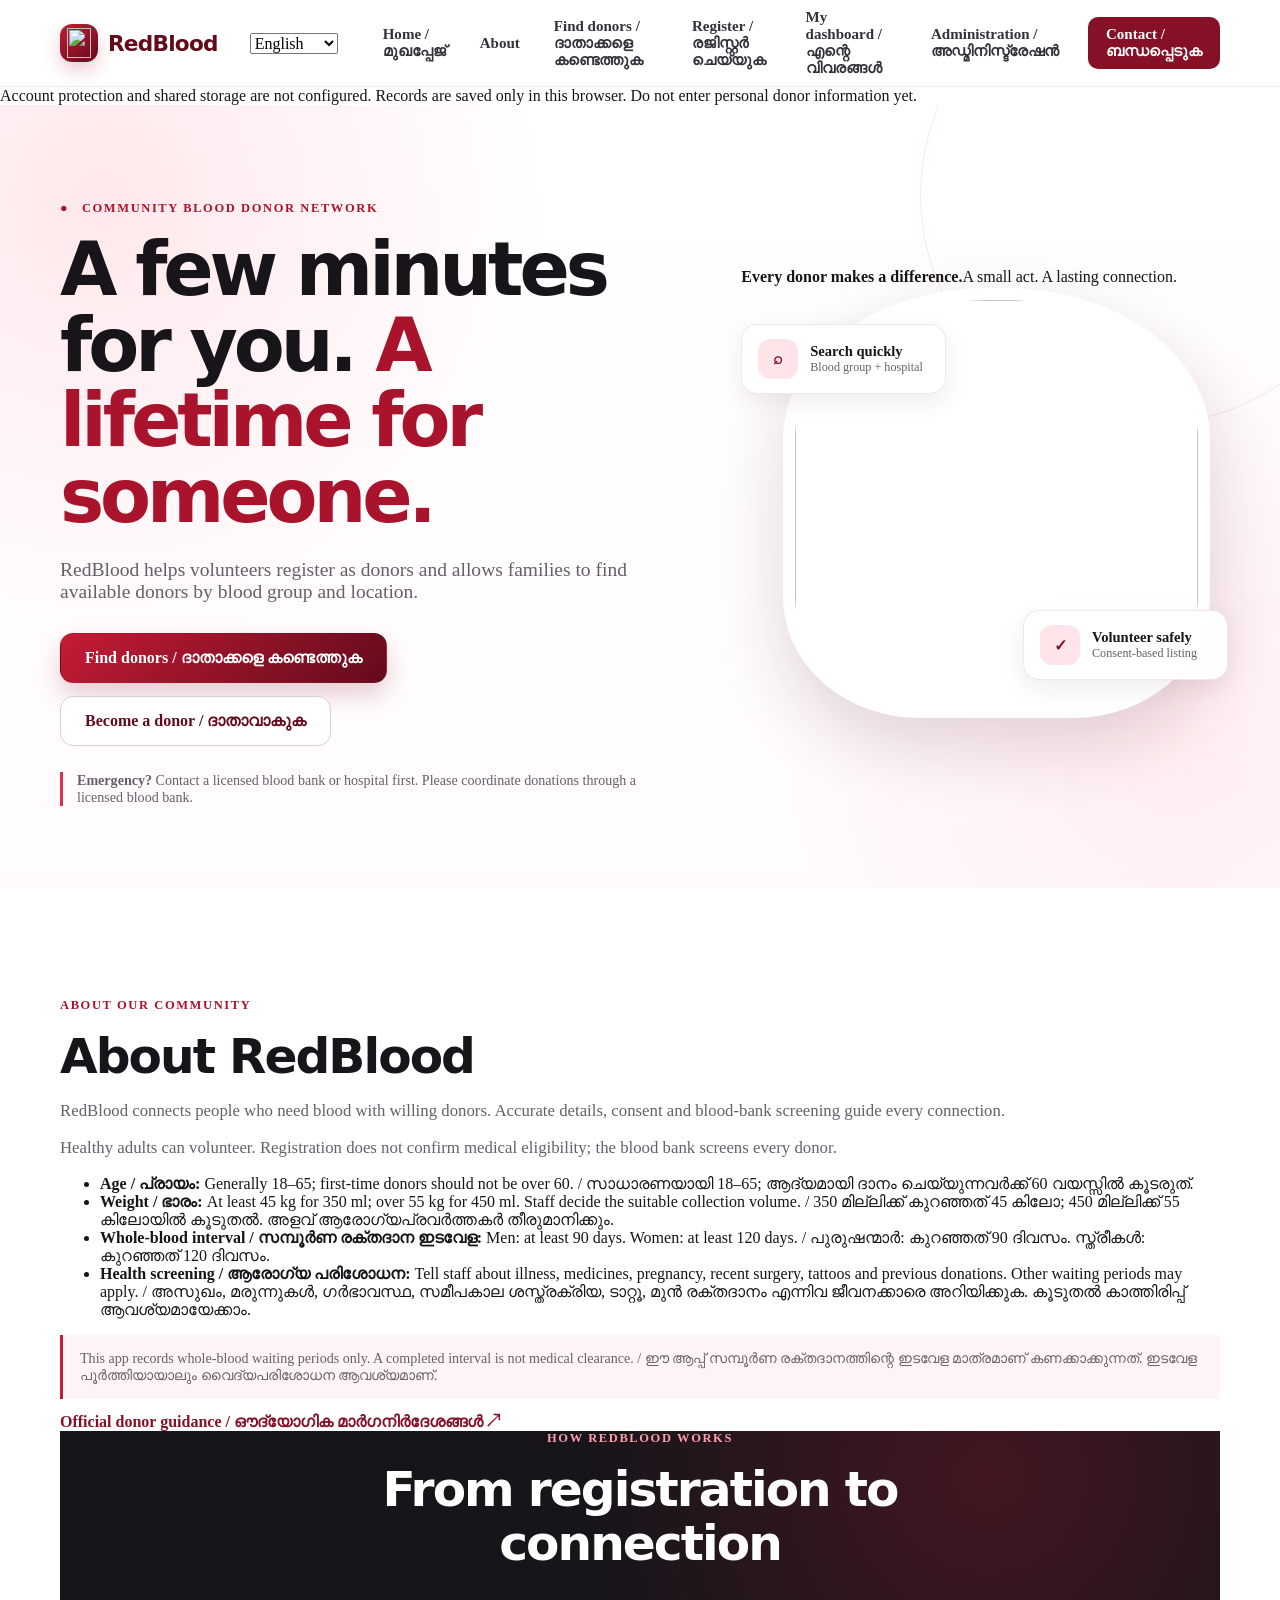
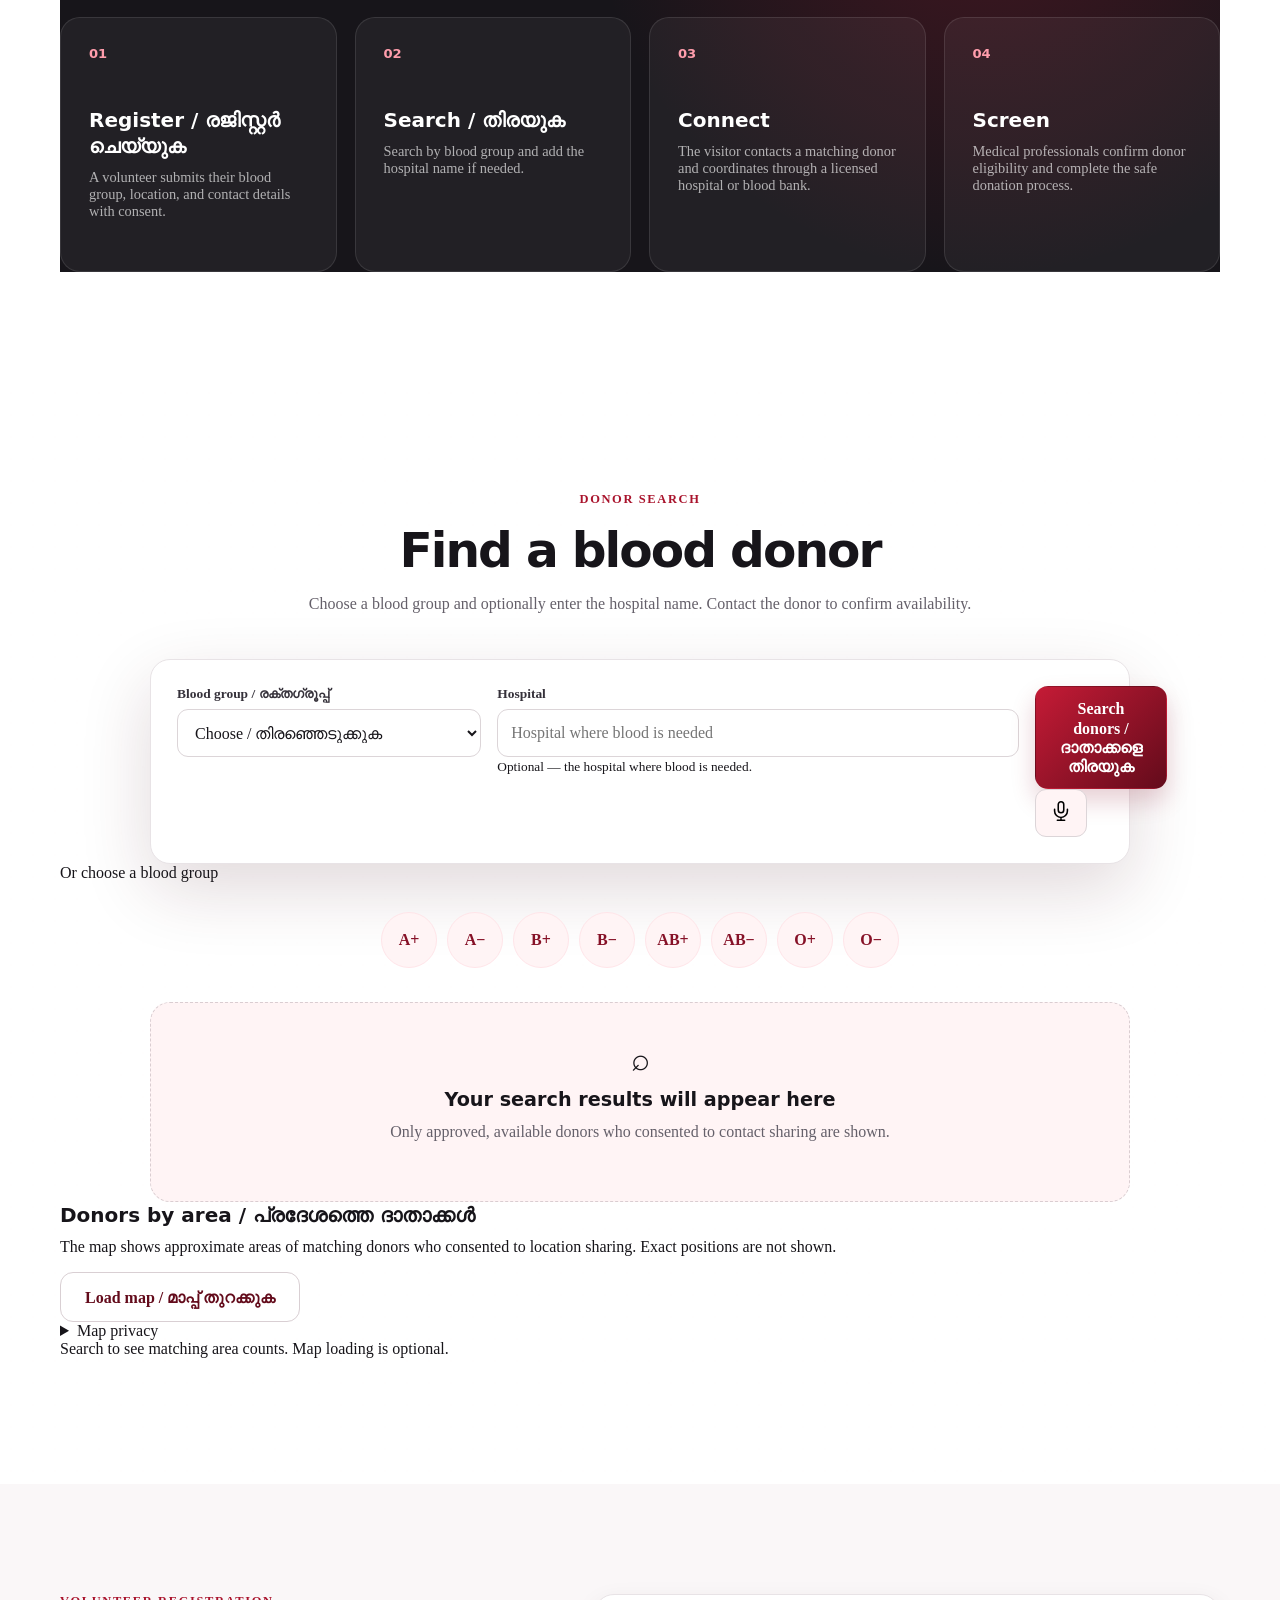
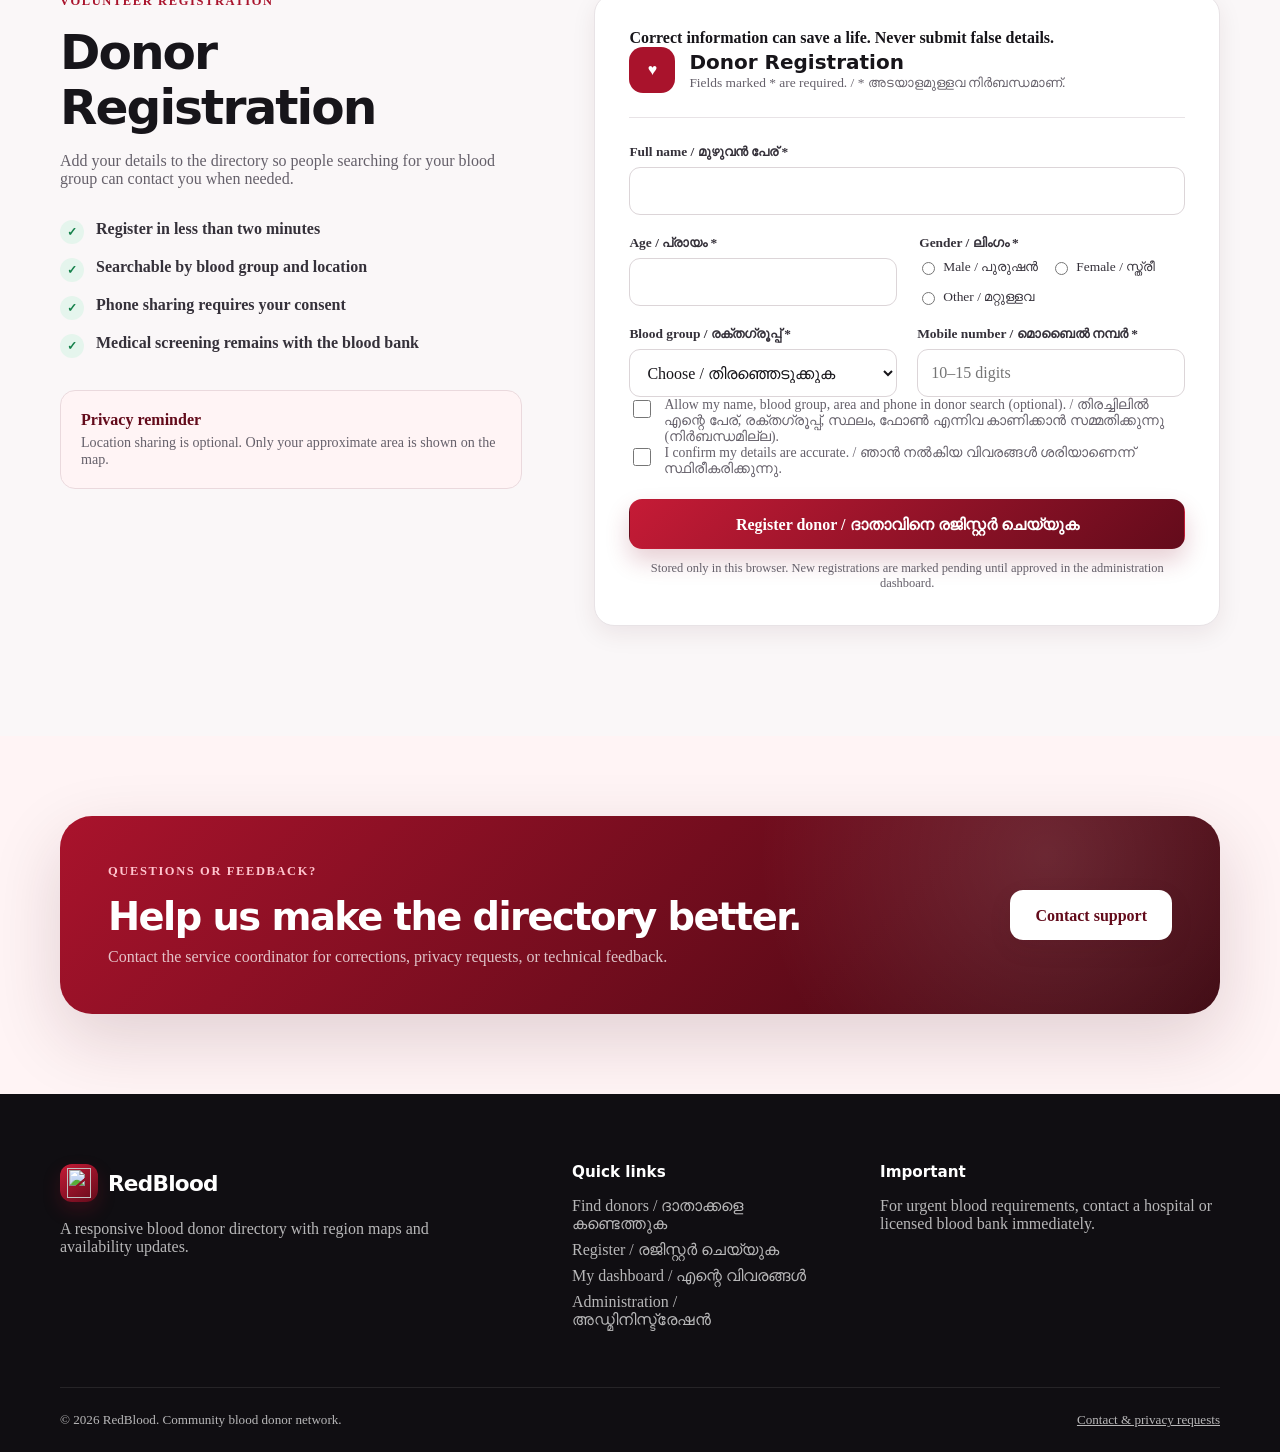
==== commit 1fae9f84: "Add files via upload" ====
--- a/index.html
+++ b/index.html
@@ -1,508 +1,276 @@
 <!DOCTYPE html>
+
 <html lang="en">
-
 <head>
-  <meta charset="utf-8">
-  <meta name="viewport" content="width=device-width, initial-scale=1">
-  <meta name="description" content="RedGold is a college blood donor directory project for registering volunteers and finding donors by blood group and location.">
-  <meta name="theme-color" content="#b5122b">
-  <title>RedGold | Blood Donor Directory</title>
-  <link rel="icon" href="assets/images/donate-blood.jpg">
-  <link rel="stylesheet" href="assets/css/styles.css">
-  <script src="assets/js/storage.js" defer></script>
-  <script src="assets/js/app.js" defer></script>
-  <script src="assets/js/admin.js" defer></script>
-</head>
-
+<meta charset="utf-8"/>
+<meta content="width=device-width, initial-scale=1" name="viewport"/>
+<meta content="RedBlood is a community blood donor directory for registering volunteers and finding donors by blood group and location." name="description"/>
+<meta content="#b5122b" name="theme-color"/>
+<title>RedBlood | Blood Donor Directory</title>
+<link href="assets/images/redblood-mark.svg" rel="icon" type="image/svg+xml"/>
+<link href="assets/css/styles.css" rel="stylesheet"/>
+<script defer="" src="assets/js/availability.js"></script>
+<script defer="" src="assets/js/storage.js"></script>
+<script defer="" src="assets/js/features.js"></script>
+<script defer="" src="assets/js/app.js"></script>
+<script defer="" src="assets/js/admin.js"></script>
+<script defer="True" src="assets/js/language.js"></script><link href="assets/css/responsive.css" rel="stylesheet"/></head>
 <body>
-  <a class="skip-link" href="#main-content">Skip to main content</a>
-
-  <header class="site-header" id="home">
-    <div class="container nav-wrap">
-      <a class="brand" href="index.html" aria-label="RedGold home">
-        <span class="brand-mark" aria-hidden="true">♥</span>
-        <span>RedGold</span>
-      </a>
-
-      <button class="nav-toggle" type="button" aria-expanded="false" aria-controls="main-navigation">
-        <span class="sr-only">Toggle navigation</span>
-        <span></span>
-        <span></span>
-        <span></span>
-      </button>
-
-      <nav class="site-nav" id="main-navigation" aria-label="Main navigation">
-        <a href="#home">Home</a>
-        <a href="#find-donor">Find a donor</a>
-        <a href="#register">Register</a>
-        <a href="#eligibility">Eligibility</a>
-        <a href="#about">About</a>
-        <a href="#admin-dashboard">Admin demo</a>
-        <a class="nav-cta" href="contacts.html">Contact</a>
-      </nav>
-    </div>
-  </header>
-
-  <main id="main-content">
-    <section class="hero">
-      <div class="container hero-grid">
-        <div class="hero-copy">
-          <p class="eyebrow"><span aria-hidden="true">●</span> Offline college-project demo</p>
-          <h1>A few minutes for you. <span>A lifetime for someone.</span></h1>
-          <p class="hero-text">
-            RedGold helps volunteers register as donors and allows families to find
+<a class="skip-link" href="#main-content">Skip to main content</a>
+<header class="site-header" id="home">
+<div class="container nav-wrap">
+<a aria-label="RedBlood home" class="brand" href="index.html">
+<span aria-hidden="true" class="brand-mark"><img alt="" height="30" src="assets/images/redblood-mark.svg" width="24"/></span>
+<span>RedBlood</span>
+</a><label class="language-control"><span class="sr-only">Language</span><select aria-label="Language" data-language=""><option value="en">English</option><option value="ml">മലയാളം</option></select></label><button aria-controls="main-navigation" aria-expanded="false" class="nav-toggle" type="button">
+<span class="sr-only">Toggle navigation</span>
+<span></span>
+<span></span>
+<span></span>
+</button>
+<nav aria-label="Main navigation" class="site-nav" id="main-navigation">
+<a href="#home">Home / മുഖപ്പേജ്</a><a href="#about">About</a>
+<a href="#find-donor">Find donors / ദാതാക്കളെ കണ്ടെത്തുക</a>
+<a href="#register">Register / രജിസ്റ്റർ ചെയ്യുക</a>
+<a href="donor.html">My dashboard / എന്റെ വിവരങ്ങൾ</a>
+<a href="admin.html">Administration / അഡ്മിനിസ്ട്രേഷൻ</a>
+<a class="nav-cta" href="contacts.html">Contact / ബന്ധപ്പെടുക</a>
+</nav>
+</div>
+</header>
+<main id="main-content">
+<div class="service-notice">Account protection and shared storage are not configured. Records are saved only in this browser. Do not enter personal donor information yet.</div>
+<section class="hero">
+<div class="container hero-grid">
+<div class="hero-copy">
+<p class="eyebrow"><span aria-hidden="true">●</span> Community blood donor network</p>
+<h1>A few minutes for you. <span>A lifetime for someone.</span></h1>
+<p class="hero-text">
+            RedBlood helps volunteers register as donors and allows families to find
             available donors by blood group and location.
           </p>
-          <div class="hero-actions">
-            <a class="button button-primary" href="#find-donor">Find a donor</a>
-            <a class="button button-secondary" href="#register">Become a donor</a>
-          </div>
-          <p class="hero-note">
-            <strong>Emergency?</strong> Contact a licensed blood bank or hospital first.
-            This college project is a directory, not an emergency medical service.
-          </p>
-        </div>
-
-        <div class="hero-visual">
-          <div class="hero-image-card">
-            <img src="assets/images/donate-blood.jpg" alt="Donate blood illustration">
-          </div>
-          <div class="floating-card floating-card-top">
-            <span class="mini-icon" aria-hidden="true">⌕</span>
-            <div><strong>Search quickly</strong><small>Group + location</small></div>
-          </div>
-          <div class="floating-card floating-card-bottom">
-            <span class="mini-icon" aria-hidden="true">✓</span>
-            <div><strong>Volunteer safely</strong><small>Consent-based listing</small></div>
-          </div>
-        </div>
-      </div>
-    </section>
-
-    <section class="quick-strip" aria-label="Directory highlights">
-      <div class="container quick-grid">
-        <div><strong>8</strong><span>Blood groups supported</span></div>
-        <div><strong>2</strong><span>Simple search filters</span></div>
-        <div><strong>1</strong><span>Community directory</span></div>
-        <div><strong>24/7</strong><span>Directory access</span></div>
-      </div>
-    </section>
-
-    <section class="section find-section" id="find-donor">
-      <div class="container">
-        <div class="section-heading centered">
-          <p class="eyebrow">Donor search</p>
-          <h2>Find an available blood donor</h2>
-          <p>Select a blood group and optionally narrow the results by town, city, or district.</p>
-        </div>
-
-        <form class="search-panel" id="donor-search-form">
-          <div class="form-field">
-            <label for="search-blood-group">Blood group</label>
-            <select id="search-blood-group" name="blood_group" required>
-              <option value="">Choose a group</option>
-              <option value="A+">A+</option>
-              <option value="A-">A−</option>
-              <option value="B+">B+</option>
-              <option value="B-">B−</option>
-              <option value="AB+">AB+</option>
-              <option value="AB-">AB−</option>
-              <option value="O+">O+</option>
-              <option value="O-">O−</option>
-            </select>
-          </div>
-
-          <div class="form-field grow">
-            <label for="search-location">Location <span>(optional)</span></label>
-            <input id="search-location" name="location" type="search" maxlength="120" placeholder="Example: Alappuzha">
-          </div>
-
-          <button class="voice-button" type="button" data-voice-search aria-label="Choose blood group using voice" title="Voice search">
-            <span aria-hidden="true">🎙</span>
-          </button>
-
-          <button class="button button-primary search-button" type="submit">Search donors</button>
-          <p class="voice-status" data-voice-status aria-live="polite"></p>
-        </form>
-
-        <div class="blood-group-links" role="group" aria-label="Quick blood group search">
-          <button type="button" data-quick-blood="A+">A+</button>
-          <button type="button" data-quick-blood="A-">A−</button>
-          <button type="button" data-quick-blood="B+">B+</button>
-          <button type="button" data-quick-blood="B-">B−</button>
-          <button type="button" data-quick-blood="AB+">AB+</button>
-          <button type="button" data-quick-blood="AB-">AB−</button>
-          <button type="button" data-quick-blood="O+">O+</button>
-          <button type="button" data-quick-blood="O-">O−</button>
-        </div>
-
-        <div class="search-results" id="search-results" aria-live="polite">
-          <div class="empty-state compact-empty">
-            <span aria-hidden="true">⌕</span>
-            <h3>Your search results will appear here</h3>
-            <p>Only approved, available donors who consented to contact sharing are shown.</p>
-          </div>
-        </div>
-      </div>
-    </section>
-
-    <section class="section soft-section" id="register">
-      <div class="container register-grid">
-        <div class="register-copy">
-          <p class="eyebrow">Volunteer registration</p>
-          <h2>Join the donor community</h2>
-          <p>
+<div class="hero-actions">
+<a class="button button-primary" href="#find-donor">Find donors / ദാതാക്കളെ കണ്ടെത്തുക</a>
+<a class="button button-secondary" href="#register">Become a donor / ദാതാവാകുക</a>
+</div>
+<p class="hero-note">
+<strong>Emergency?</strong> Contact a licensed blood bank or hospital first.
+            Please coordinate donations through a licensed blood bank.
+          </p>
+</div>
+<div aria-hidden="true" class="hero-visual"><span class="hero-orbit hero-orbit-one"></span><span class="hero-orbit hero-orbit-two"></span>
+<div class="hero-image-card">
+<img alt="" height="300" src="assets/images/redblood-mark.svg" width="240"/>
+</div>
+<div class="floating-card floating-card-top">
+<span aria-hidden="true" class="mini-icon">⌕</span>
+<div><strong>Search quickly</strong><small>Blood group + hospital</small></div>
+</div>
+<div class="floating-card floating-card-bottom">
+<span aria-hidden="true" class="mini-icon">✓</span>
+<div><strong>Volunteer safely</strong><small>Consent-based listing</small></div>
+</div>
+<div class="hero-visual-caption"><strong>Every donor makes a difference.</strong><span>A small act. A lasting connection.</span></div></div>
+</div>
+</section>
+<section class="section" id="about">
+<div class="container about-intro">
+<div class="eligibility-copy"><p class="eyebrow">About our community</p><h2>About RedBlood</h2><p class="about-lead">RedBlood connects people who need blood with willing donors. Accurate details, consent and blood-bank screening guide every connection.</p>
+<p>Healthy adults can volunteer. Registration does not confirm medical eligibility; the blood bank screens every donor.</p>
+</div>
+<ul class="donor-guidance"><li><strong>Age / പ്രായം:</strong> Generally 18–65; first-time donors should not be over 60. / സാധാരണയായി 18–65; ആദ്യമായി ദാനം ചെയ്യുന്നവർക്ക് 60 വയസ്സിൽ കൂടരുത്.</li>
+<li><strong>Weight / ഭാരം:</strong> At least 45 kg for 350 ml; over 55 kg for 450 ml. Staff decide the suitable collection volume. / 350 മില്ലിക്ക് കുറഞ്ഞത് 45 കിലോ; 450 മില്ലിക്ക് 55 കിലോയിൽ കൂടുതൽ. അളവ് ആരോഗ്യപ്രവർത്തകർ തീരുമാനിക്കും.</li>
+<li><strong>Whole-blood interval / സമ്പൂർണ രക്തദാന ഇടവേള:</strong> Men: at least 90 days. Women: at least 120 days. / പുരുഷന്മാർ: കുറഞ്ഞത് 90 ദിവസം. സ്ത്രീകൾ: കുറഞ്ഞത് 120 ദിവസം.</li>
+<li><strong>Health screening / ആരോഗ്യ പരിശോധന:</strong> Tell staff about illness, medicines, pregnancy, recent surgery, tattoos and previous donations. Other waiting periods may apply. / അസുഖം, മരുന്നുകൾ, ഗർഭാവസ്ഥ, സമീപകാല ശസ്ത്രക്രിയ, ടാറ്റൂ, മുൻ രക്തദാനം എന്നിവ ജീവനക്കാരെ അറിയിക്കുക. കൂടുതൽ കാത്തിരിപ്പ് ആവശ്യമായേക്കാം.</li></ul><div class="about-guidance-note"><p class="medical-note">This app records whole-blood waiting periods only. A completed interval is not medical clearance. / ഈ ആപ്പ് സമ്പൂർണ രക്തദാനത്തിന്റെ ഇടവേള മാത്രമാണ് കണക്കാക്കുന്നത്. ഇടവേള പൂർത്തിയായാലും വൈദ്യപരിശോധന ആവശ്യമാണ്.</p><a class="text-link" href="https://eraktkosh.mohfw.gov.in/BLDAHIMS/bloodbank/donateblood.cnt" rel="noopener" target="_blank">Official donor guidance / ഔദ്യോഗിക മാർഗനിർദേശങ്ങൾ ↗</a></div></div>
+<div class="container about-process dark-section">
+<div class="section-heading centered light-heading">
+<p class="eyebrow">How RedBlood works</p>
+<h2>From registration to connection</h2>
+</div>
+<div class="steps-grid">
+<article>
+<span>01</span>
+<h3>Register / രജിസ്റ്റർ ചെയ്യുക</h3>
+<p>A volunteer submits their blood group, location, and contact details with consent.</p>
+</article>
+<article>
+<span>02</span>
+<h3>Search / തിരയുക</h3>
+<p>Search by blood group and add the hospital name if needed.</p>
+</article>
+<article>
+<span>03</span>
+<h3>Connect</h3>
+<p>The visitor contacts a matching donor and coordinates through a licensed hospital or blood bank.</p>
+</article>
+<article>
+<span>04</span>
+<h3>Screen</h3>
+<p>Medical professionals confirm donor eligibility and complete the safe donation process.</p>
+</article>
+</div>
+</div></section><section class="section find-section" id="find-donor">
+<div class="container">
+<div class="section-heading centered">
+<p class="eyebrow">Donor search</p>
+<h2>Find a blood donor</h2>
+<p>Choose a blood group and optionally enter the hospital name. Contact the donor to confirm availability.</p>
+</div>
+<form class="search-panel" id="donor-search-form">
+<div class="form-field">
+<label for="search-blood-group">Blood group / രക്തഗ്രൂപ്പ്</label>
+<select id="search-blood-group" name="blood_group" required="">
+<option value="">Choose / തിരഞ്ഞെടുക്കുക</option>
+<option value="A+">A+</option>
+<option value="A-">A−</option>
+<option value="B+">B+</option>
+<option value="B-">B−</option>
+<option value="AB+">AB+</option>
+<option value="AB-">AB−</option>
+<option value="O+">O+</option>
+<option value="O-">O−</option>
+</select>
+</div>
+<div class="form-field"><label for="search-hospital">Hospital</label><input id="search-hospital" maxlength="160" name="hospital" placeholder="Hospital where blood is needed" type="text"/><small>Optional — the hospital where blood is needed.</small></div>
+<div class="search-actions"><button class="button button-primary search-button" type="submit">Search donors / ദാതാക്കളെ തിരയുക</button><button aria-label="Choose blood group using voice" class="voice-button" data-voice-search="" title="Voice search" type="button"><svg aria-hidden="true" fill="none" height="22" viewbox="0 0 24 24" width="22" xmlns="http://www.w3.org/2000/svg"><rect height="12" rx="3" stroke="currentColor" stroke-width="1.7" width="6" x="9" y="2"></rect><path d="M5 10v2a7 7 0 0 0 14 0v-2M12 19v3m-4 0h8" stroke="currentColor" stroke-linecap="round" stroke-width="1.7"></path></svg></button></div><p aria-live="polite" class="voice-status" data-voice-status=""></p>
+</form>
+<p class="quick-search-label">Or choose a blood group</p><div aria-label="Quick blood group search" class="blood-group-links" role="group">
+<button data-quick-blood="A+" type="button">A+</button>
+<button data-quick-blood="A-" type="button">A−</button>
+<button data-quick-blood="B+" type="button">B+</button>
+<button data-quick-blood="B-" type="button">B−</button>
+<button data-quick-blood="AB+" type="button">AB+</button>
+<button data-quick-blood="AB-" type="button">AB−</button>
+<button data-quick-blood="O+" type="button">O+</button>
+<button data-quick-blood="O-" type="button">O−</button>
+</div>
+<div aria-live="polite" class="search-results" id="search-results">
+<div class="empty-state compact-empty">
+<span aria-hidden="true">⌕</span>
+<h3>Your search results will appear here</h3>
+<p>Only approved, available donors who consented to contact sharing are shown.</p>
+</div>
+</div><section aria-label="Approximate donor map" class="map-panel">
+<h3>Donors by area / പ്രദേശത്തെ ദാതാക്കൾ</h3>
+<p>The map shows approximate areas of matching donors who consented to location sharing. Exact positions are not shown.</p>
+<button class="button button-secondary" id="load-map" type="button">Load map / മാപ്പ് തുറക്കുക</button>
+<details class="map-privacy"><summary>Map privacy</summary><p class="local-storage-note">Loading uses Leaflet CDN and OpenStreetMap tiles. These providers receive your network request and map viewport; no donor names or phone numbers are sent.</p></details><p id="map-status" role="status">Search to see matching area counts. Map loading is optional.</p>
+<div hidden="" id="donor-map"></div><div class="region-counts" id="map-counts"></div>
+</section>
+</div>
+</section>
+<section class="section soft-section" id="register">
+<div class="container register-grid">
+<div class="register-copy registration-intro">
+<p class="eyebrow">Volunteer registration</p>
+<h2>Donor Registration</h2>
+<p>
             Add your details to the directory so people searching for your blood
             group can contact you when needed.
           </p>
-
-          <ul class="feature-list">
-            <li><span aria-hidden="true">✓</span> Register in less than two minutes</li>
-            <li><span aria-hidden="true">✓</span> Searchable by blood group and location</li>
-            <li><span aria-hidden="true">✓</span> Phone sharing requires your consent</li>
-            <li><span aria-hidden="true">✓</span> Medical screening remains with the blood bank</li>
-          </ul>
-
-          <div class="privacy-card">
-            <strong>Privacy reminder</strong>
-            <p>Only submit information you are comfortable listing in this college-project directory.</p>
-          </div>
-        </div>
-
-        <form class="registration-card" id="registration-form" data-registration-form>
-          <div class="form-header">
-            <span class="form-icon" aria-hidden="true">♥</span>
-            <div>
-              <h3>Donor registration</h3>
-              <p>All fields marked with * are required.</p>
-            </div>
-          </div>
-
-          <div class="form-grid">
-            <div class="form-field full">
-              <label for="donor-name">Full name *</label>
-              <input id="donor-name" name="name" type="text" minlength="2" maxlength="100" autocomplete="name" required>
-            </div>
-
-            <div class="form-field">
-              <label for="donor-age">Age *</label>
-              <input id="donor-age" name="age" type="number" min="18" max="65" inputmode="numeric" required>
-            </div>
-
-            <fieldset class="form-field">
-              <legend>Gender *</legend>
-              <div class="radio-row">
-                <label><input type="radio" name="sex" value="M" required> Male</label>
-                <label><input type="radio" name="sex" value="F"> Female</label>
-                <label><input type="radio" name="sex" value="O"> Other</label>
-              </div>
-            </fieldset>
-
-            <div class="form-field">
-              <label for="donor-blood-group">Blood group *</label>
-              <select id="donor-blood-group" name="blood_group" required>
-                <option value="">Choose a group</option>
-                <option value="A+">A+</option>
-                <option value="A-">A−</option>
-                <option value="B+">B+</option>
-                <option value="B-">B−</option>
-                <option value="AB+">AB+</option>
-                <option value="AB-">AB−</option>
-                <option value="O+">O+</option>
-                <option value="O-">O−</option>
-              </select>
-            </div>
-
-            <div class="form-field">
-              <label for="donor-phone">Mobile number *</label>
-              <input id="donor-phone" name="phone" type="tel" maxlength="15" inputmode="tel" autocomplete="tel" placeholder="10–15 digits" required>
-            </div>
-
-            <div class="form-field full">
-              <label for="donor-location">Town / city / district *</label>
-              <input id="donor-location" name="location" type="text" minlength="2" maxlength="120" autocomplete="address-level2" required>
-            </div>
-
-            <label class="consent-row full">
-              <input type="checkbox" name="share_phone" value="1" required>
-              <span>I consent to my name, blood group, location, and phone number being displayed in donor-search results. *</span>
-            </label>
-          </div>
-
-          <p class="form-error" data-form-error role="alert"></p>
-          <button class="button button-primary full-button" type="submit">Save donor locally</button>
-          <p class="local-storage-note">
-            Stored only in this browser. New registrations are marked pending until approved in the local admin dashboard.
-          </p>
-        </form>
-      </div>
-    </section>
-
-    <section class="section" id="eligibility">
-      <div class="container eligibility-grid">
-        <div class="eligibility-image">
-          <img src="assets/images/blood-bag.jpg" alt="Blood donation bag and tubing" loading="lazy">
-        </div>
-
-        <div class="eligibility-copy">
-          <p class="eyebrow">Before registering</p>
-          <h2>General donor guidance</h2>
-          <p>
-            India’s e-RaktKosh guidance describes healthy blood donors as generally
-            18–65 years old and at least 45 kg. Every donor must still complete
-            confidential screening at a licensed blood bank.
-          </p>
-
-          <div class="guidance-grid">
-            <div><strong>18–65</strong><span>General age range</span></div>
-            <div><strong>45 kg+</strong><span>General minimum weight</span></div>
-            <div><strong>Screening</strong><span>Required before donation</span></div>
-            <div><strong>Honesty</strong><span>Share health concerns</span></div>
-          </div>
-
-          <p class="medical-note">
-            This information is educational and does not determine eligibility.
-            Always follow the medical team’s decision at the donation centre.
-          </p>
-          <a class="text-link" href="https://eraktkosh.mohfw.gov.in/BLDAHIMS/bloodbank/donateblood.cnt" target="_blank" rel="noopener noreferrer">
-            Read official e-RaktKosh donor guidance <span aria-hidden="true">↗</span>
-          </a>
-        </div>
-      </div>
-    </section>
-
-    <section class="section dark-section" id="about">
-      <div class="container">
-        <div class="section-heading centered light-heading">
-          <p class="eyebrow">How RedGold works</p>
-          <h2>A simple connection between donors and people in need</h2>
-        </div>
-
-        <div class="steps-grid">
-          <article>
-            <span>01</span>
-            <h3>Register</h3>
-            <p>A volunteer submits their blood group, location, and contact details with consent.</p>
-          </article>
-          <article>
-            <span>02</span>
-            <h3>Search</h3>
-            <p>A visitor searches the directory using the required blood group and an optional location.</p>
-          </article>
-          <article>
-            <span>03</span>
-            <h3>Connect</h3>
-            <p>The visitor contacts a matching donor and coordinates through a licensed hospital or blood bank.</p>
-          </article>
-          <article>
-            <span>04</span>
-            <h3>Screen</h3>
-            <p>Medical professionals confirm donor eligibility and complete the safe donation process.</p>
-          </article>
-        </div>
-      </div>
-    </section>
-
-    <section class="dashboard-hero" id="admin-dashboard">
-      <div class="container dashboard-hero-row">
-        <div>
-          <p class="eyebrow">Offline management</p>
-          <h2>Donor dashboard</h2>
-          <p>Review and manage the donor records saved in this browser.</p>
-        </div>
-        <div class="offline-badge"><span aria-hidden="true">●</span> Local demo mode</div>
-      </div>
-    </section>
-
-    <section class="dashboard-section">
-      <div class="container">
-        <div class="notice-card">
-          <strong>Demonstration dashboard</strong>
-          <p>There is no real authentication because the project is fully offline. Data is available only in this browser profile.</p>
-        </div>
-
-        <div class="stats-grid" role="group" aria-label="Donor statistics">
-          <article><span>Total donors</span><strong data-stat="total">0</strong><small>All local records</small></article>
-          <article><span>Approved</span><strong data-stat="approved">0</strong><small>Visible when available</small></article>
-          <article><span>Available</span><strong data-stat="available">0</strong><small>Approved and active</small></article>
-          <article><span>Pending</span><strong data-stat="pending">0</strong><small>Awaiting review</small></article>
-        </div>
-
-        <section class="management-card">
-          <div class="management-head">
-            <div>
-              <p class="eyebrow">Donor records</p>
-              <h2>Manage the directory</h2>
-            </div>
-            <div class="management-actions">
-              <button class="button button-secondary button-small" type="button" data-load-demo>Load demo data</button>
-              <button class="button button-secondary button-small" type="button" data-export>Export JSON</button>
-              <label class="button button-secondary button-small file-button">
-                Import JSON
-                <input type="file" accept="application/json,.json" data-import>
-              </label>
-              <button class="button button-danger button-small" type="button" data-clear>Clear all</button>
-            </div>
-          </div>
-
-          <div class="admin-filters">
-            <div class="form-field">
-              <label for="admin-search">Search</label>
-              <input id="admin-search" type="search" placeholder="Name, phone, or location" data-admin-search>
-            </div>
-            <div class="form-field">
-              <label for="admin-blood">Blood group</label>
-              <select id="admin-blood" data-admin-blood>
-                <option value="">All groups</option>
-                <option value="A+">A+</option>
-                <option value="A-">A−</option>
-                <option value="B+">B+</option>
-                <option value="B-">B−</option>
-                <option value="AB+">AB+</option>
-                <option value="AB-">AB−</option>
-                <option value="O+">O+</option>
-                <option value="O-">O−</option>
-              </select>
-            </div>
-            <div class="form-field">
-              <label for="admin-status">Status</label>
-              <select id="admin-status" data-admin-status>
-                <option value="">All statuses</option>
-                <option value="pending">Pending</option>
-                <option value="approved">Approved</option>
-                <option value="rejected">Rejected</option>
-              </select>
-            </div>
-          </div>
-
-          <div class="table-wrap">
-            <table class="admin-table">
-              <thead>
-                <tr>
-                  <th>Donor</th>
-                  <th>Blood</th>
-                  <th>Contact</th>
-                  <th>Status</th>
-                  <th>Availability</th>
-                  <th>Actions</th>
-                </tr>
-              </thead>
-              <tbody data-donor-table></tbody>
-            </table>
-          </div>
-
-          <div class="empty-state admin-empty" data-admin-empty hidden>
-            <span aria-hidden="true">⌕</span>
-            <h3>No donor records found</h3>
-            <p>Register a donor above or load the optional demonstration records.</p>
-            <a class="button button-primary" href="#register">Register donor</a>
-          </div>
-        </section>
-      </div>
-    </section>
-
-    <section class="section contact-cta">
-      <div class="container cta-card">
-        <div>
-          <p class="eyebrow">Questions or feedback?</p>
-          <h2>Help us make the directory better.</h2>
-          <p>Contact the project owner for corrections, privacy requests, or technical feedback.</p>
-        </div>
-        <a class="button button-light" href="contacts.html">Contact project owner</a>
-      </div>
-    </section>
-  </main>
-
-  <footer class="site-footer">
-    <div class="container footer-grid">
-      <div>
-        <a class="brand footer-brand" href="index.html">
-          <span class="brand-mark" aria-hidden="true">♥</span>
-          <span>RedGold</span>
-        </a>
-        <p>A responsive blood donor directory developed as a college web project.</p>
-      </div>
-
-      <div>
-        <h2>Quick links</h2>
-        <a href="#find-donor">Find a donor</a>
-        <a href="#register">Register</a>
-        <a href="#eligibility">Eligibility</a>
-        <a href="#admin-dashboard">Admin demo</a>
-      </div>
-
-      <div>
-        <h2>Important</h2>
-        <p>For urgent blood requirements, contact a hospital or licensed blood bank immediately.</p>
-      </div>
-    </div>
-
-    <div class="container footer-bottom">
-      <p>© <span data-current-year>2026</span> RedGold. College project.</p>
-      <a href="contacts.html">Contact &amp; privacy requests</a>
-    </div>
-  </footer>
-
-  <dialog class="edit-dialog" data-edit-dialog>
-    <form method="dialog" class="dialog-card" data-edit-form>
-      <div class="dialog-head">
-        <div>
-          <p class="eyebrow">Edit record</p>
-          <h2>Update donor</h2>
-        </div>
-        <button class="dialog-close" type="button" data-dialog-cancel aria-label="Close edit form">×</button>
-      </div>
-
-      <input type="hidden" name="id">
-      <div class="form-grid">
-        <div class="form-field full">
-          <label for="edit-name">Full name</label>
-          <input id="edit-name" name="name" type="text" minlength="2" maxlength="100" required>
-        </div>
-        <div class="form-field">
-          <label for="edit-age">Age</label>
-          <input id="edit-age" name="age" type="number" min="18" max="65" required>
-        </div>
-        <div class="form-field">
-          <label for="edit-sex">Gender</label>
-          <select id="edit-sex" name="sex" required>
-            <option value="M">Male</option>
-            <option value="F">Female</option>
-            <option value="O">Other</option>
-          </select>
-        </div>
-        <div class="form-field">
-          <label for="edit-blood">Blood group</label>
-          <select id="edit-blood" name="bloodGroup" required>
-            <option value="A+">A+</option>
-            <option value="A-">A−</option>
-            <option value="B+">B+</option>
-            <option value="B-">B−</option>
-            <option value="AB+">AB+</option>
-            <option value="AB-">AB−</option>
-            <option value="O+">O+</option>
-            <option value="O-">O−</option>
-          </select>
-        </div>
-        <div class="form-field">
-          <label for="edit-phone">Mobile number</label>
-          <input id="edit-phone" name="phone" type="tel" maxlength="15" required>
-        </div>
-        <div class="form-field full">
-          <label for="edit-location">Location</label>
-          <input id="edit-location" name="location" type="text" maxlength="120" required>
-        </div>
-      </div>
-
-      <p class="form-error" data-edit-error role="alert"></p>
-      <div class="dialog-actions">
-        <button class="button button-secondary" type="button" data-dialog-cancel>Cancel</button>
-        <button class="button button-primary" type="submit">Save changes</button>
-      </div>
-    </form>
-  </dialog>
-
-  <div class="toast" data-toast role="status" aria-live="polite"></div>
+<ul class="feature-list">
+<li><span aria-hidden="true">✓</span> Register in less than two minutes</li>
+<li><span aria-hidden="true">✓</span> Searchable by blood group and location</li>
+<li><span aria-hidden="true">✓</span> Phone sharing requires your consent</li>
+<li><span aria-hidden="true">✓</span> Medical screening remains with the blood bank</li>
+</ul>
+<div class="privacy-card">
+<strong>Privacy reminder</strong>
+<p>Location sharing is optional. Only your approximate area is shown on the map.</p>
+</div>
+</div>
+<form class="registration-card" data-registration-form="" id="registration-form"><aside class="truth-notice"><strong>Correct information can save a life. Never submit false details.</strong></aside>
+<div class="form-header">
+<span aria-hidden="true" class="form-icon">♥</span>
+<div>
+<h3>Donor Registration</h3>
+<p>Fields marked * are required. / * അടയാളമുള്ളവ നിർബന്ധമാണ്.</p>
+</div>
+</div>
+<div class="form-grid">
+<div class="form-field full">
+<label for="donor-name">Full name / മുഴുവൻ പേര് *</label>
+<input autocomplete="name" id="donor-name" maxlength="100" minlength="2" name="name" required="" type="text"/>
+</div>
+<div class="form-field">
+<label for="donor-age">Age / പ്രായം *</label>
+<input id="donor-age" inputmode="numeric" max="65" min="18" name="age" required="" type="number"/>
+</div>
+<fieldset class="form-field">
+<legend>Gender / ലിംഗം *</legend>
+<div class="radio-row">
+<label><input name="sex" required="" type="radio" value="M"/>Male / പുരുഷൻ</label>
+<label><input name="sex" type="radio" value="F"/>Female / സ്ത്രീ</label>
+<label><input name="sex" type="radio" value="O"/>Other / മറ്റുള്ളവ</label>
+</div>
+</fieldset>
+<div class="form-field">
+<label for="donor-blood-group">Blood group / രക്തഗ്രൂപ്പ് *</label>
+<select id="donor-blood-group" name="blood_group" required="">
+<option value="">Choose / തിരഞ്ഞെടുക്കുക</option>
+<option value="A+">A+</option>
+<option value="A-">A−</option>
+<option value="B+">B+</option>
+<option value="B-">B−</option>
+<option value="AB+">AB+</option>
+<option value="AB-">AB−</option>
+<option value="O+">O+</option>
+<option value="O-">O−</option>
+</select>
+</div>
+<div class="form-field">
+<label for="donor-phone">Mobile number / മൊബൈൽ നമ്പർ *</label>
+<input autocomplete="tel" id="donor-phone" inputmode="tel" maxlength="15" name="phone" placeholder="10–15 digits" required="" type="tel"/>
+</div>
+</div>
+<div data-registration-details=""></div><label class="consent-row full">
+<input name="share_phone" type="checkbox" value="1"/>
+<span>Allow my name, blood group, area and phone in donor search (optional). / തിരച്ചിലിൽ എന്റെ പേര്, രക്തഗ്രൂപ്പ്, സ്ഥലം, ഫോൺ എന്നിവ കാണിക്കാൻ സമ്മതിക്കുന്നു (നിർബന്ധമില്ല).</span>
+</label><label class="consent-row"><input name="truth" required="" type="checkbox"/><span>I confirm my details are accurate. / ഞാൻ നൽകിയ വിവരങ്ങൾ ശരിയാണെന്ന് സ്ഥിരീകരിക്കുന്നു.</span></label><p class="form-error" data-form-error="" role="alert"></p>
+<button class="button button-primary full-button" type="submit">Register donor / ദാതാവിനെ രജിസ്റ്റർ ചെയ്യുക</button>
+<p class="local-storage-note">
+            Stored only in this browser. New registrations are marked pending until approved in the administration dashboard.
+          </p>
+</form>
+</div>
+</section>
+<section class="section contact-cta">
+<div class="container cta-card">
+<div>
+<p class="eyebrow">Questions or feedback?</p>
+<h2>Help us make the directory better.</h2>
+<p>Contact the service coordinator for corrections, privacy requests, or technical feedback.</p>
+</div>
+<a class="button button-light" href="contacts.html">Contact support</a>
+</div>
+</section>
+</main>
+<footer class="site-footer">
+<div class="container footer-grid">
+<div>
+<a class="brand footer-brand" href="index.html">
+<span aria-hidden="true" class="brand-mark"><img alt="" height="30" src="assets/images/redblood-mark.svg" width="24"/></span>
+<span>RedBlood</span>
+</a>
+<p>A responsive blood donor directory with region maps and availability updates.</p>
+</div>
+<div>
+<h2>Quick links</h2>
+<a href="#find-donor">Find donors / ദാതാക്കളെ കണ്ടെത്തുക</a>
+<a href="#register">Register / രജിസ്റ്റർ ചെയ്യുക</a>
+<a href="donor.html">My dashboard / എന്റെ വിവരങ്ങൾ</a>
+<a href="admin.html">Administration / അഡ്മിനിസ്ട്രേഷൻ</a>
+</div>
+<div>
+<h2>Important</h2>
+<p>For urgent blood requirements, contact a hospital or licensed blood bank immediately.</p>
+</div>
+</div>
+<div class="container footer-bottom">
+<p>© <span data-current-year="">2026</span> RedBlood. Community blood donor network.</p>
+<a href="contacts.html">Contact &amp; privacy requests</a>
+</div>
+</footer>
+<div aria-live="polite" class="toast" data-toast="" role="status"></div>
 </body>
-
 </html>
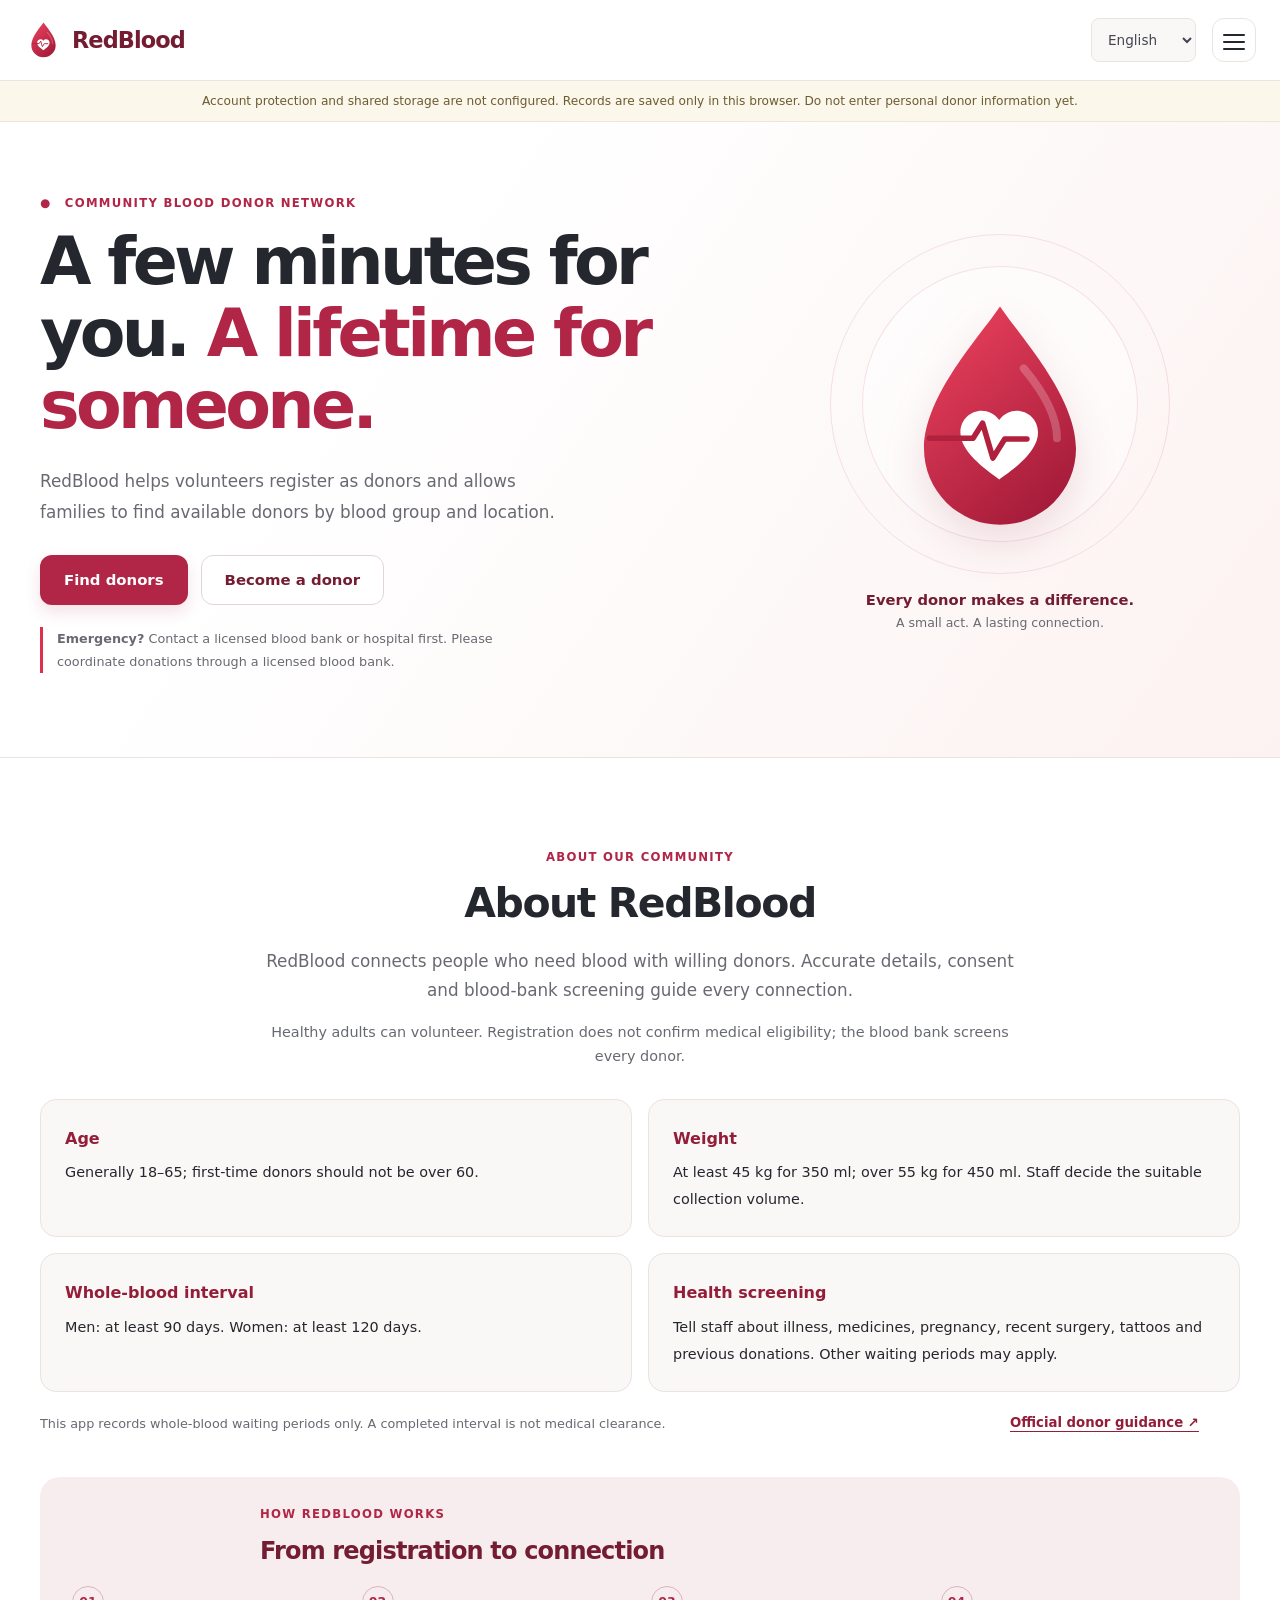
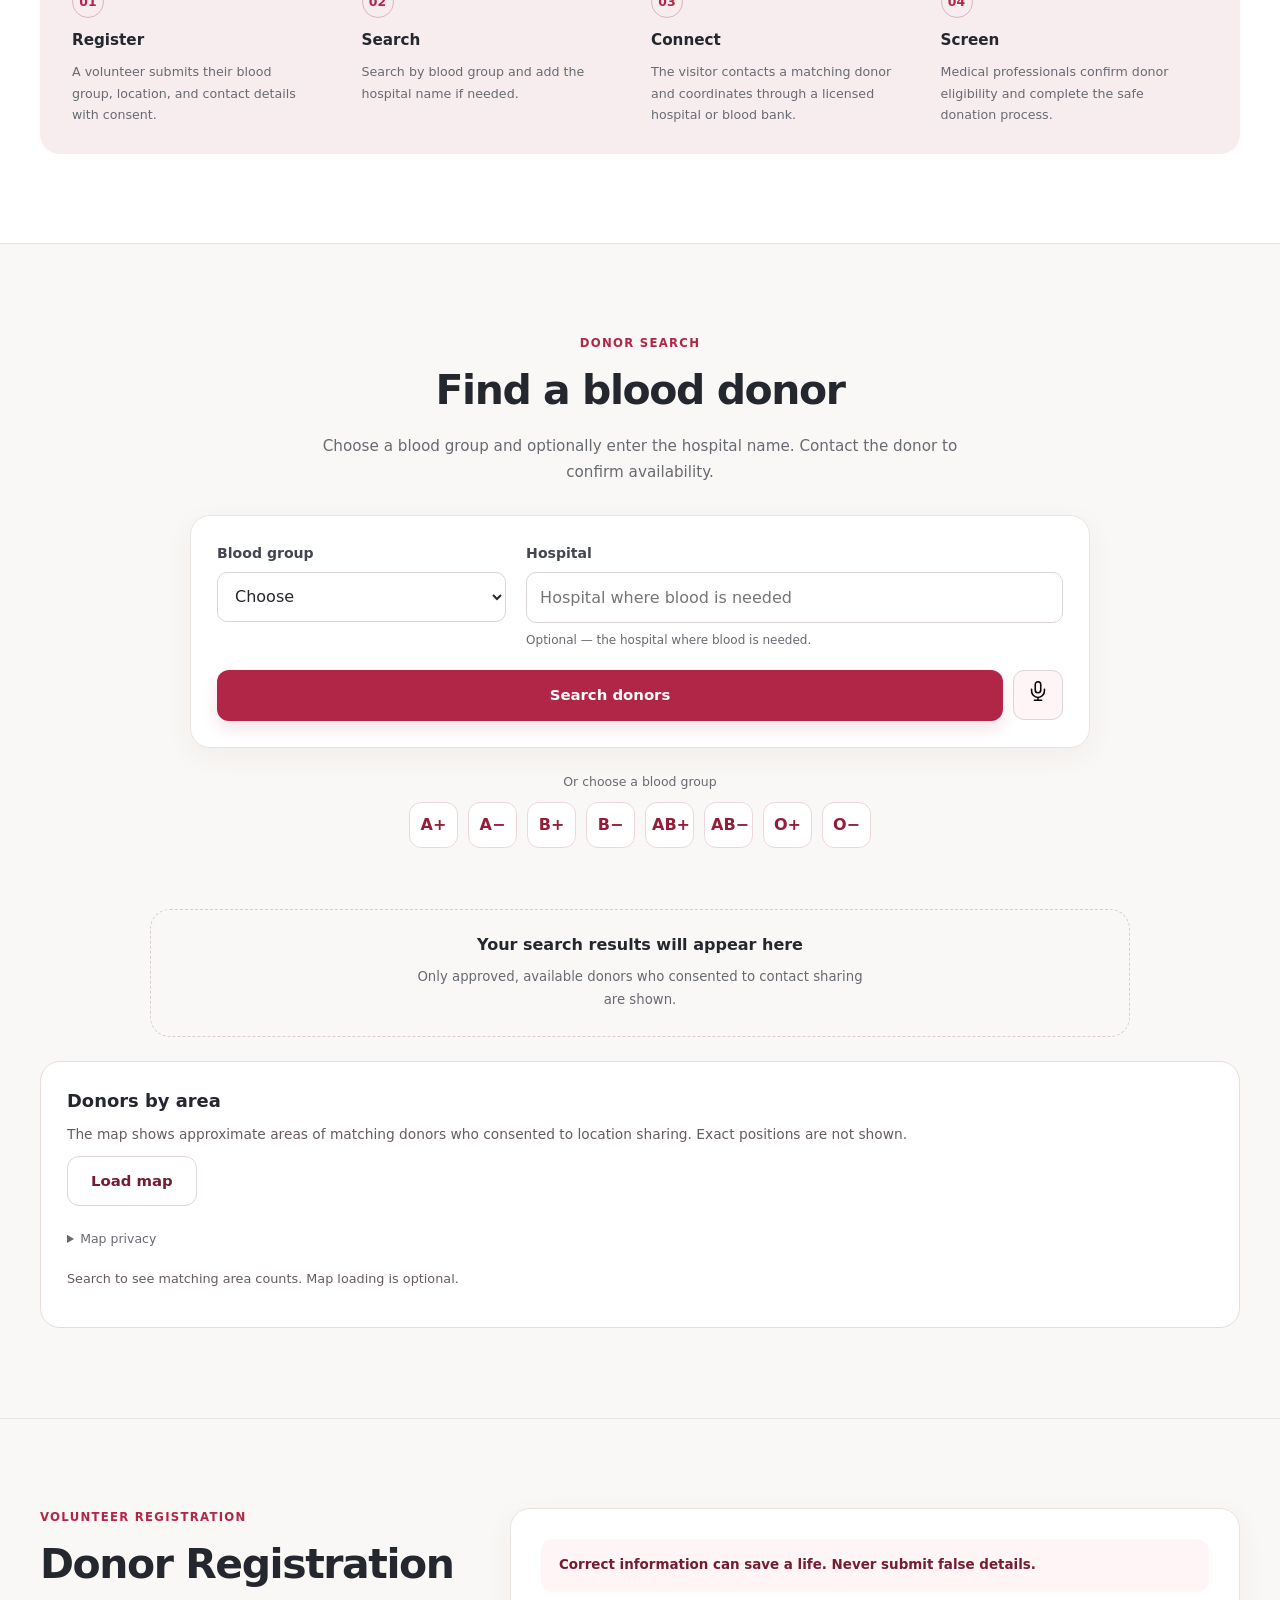
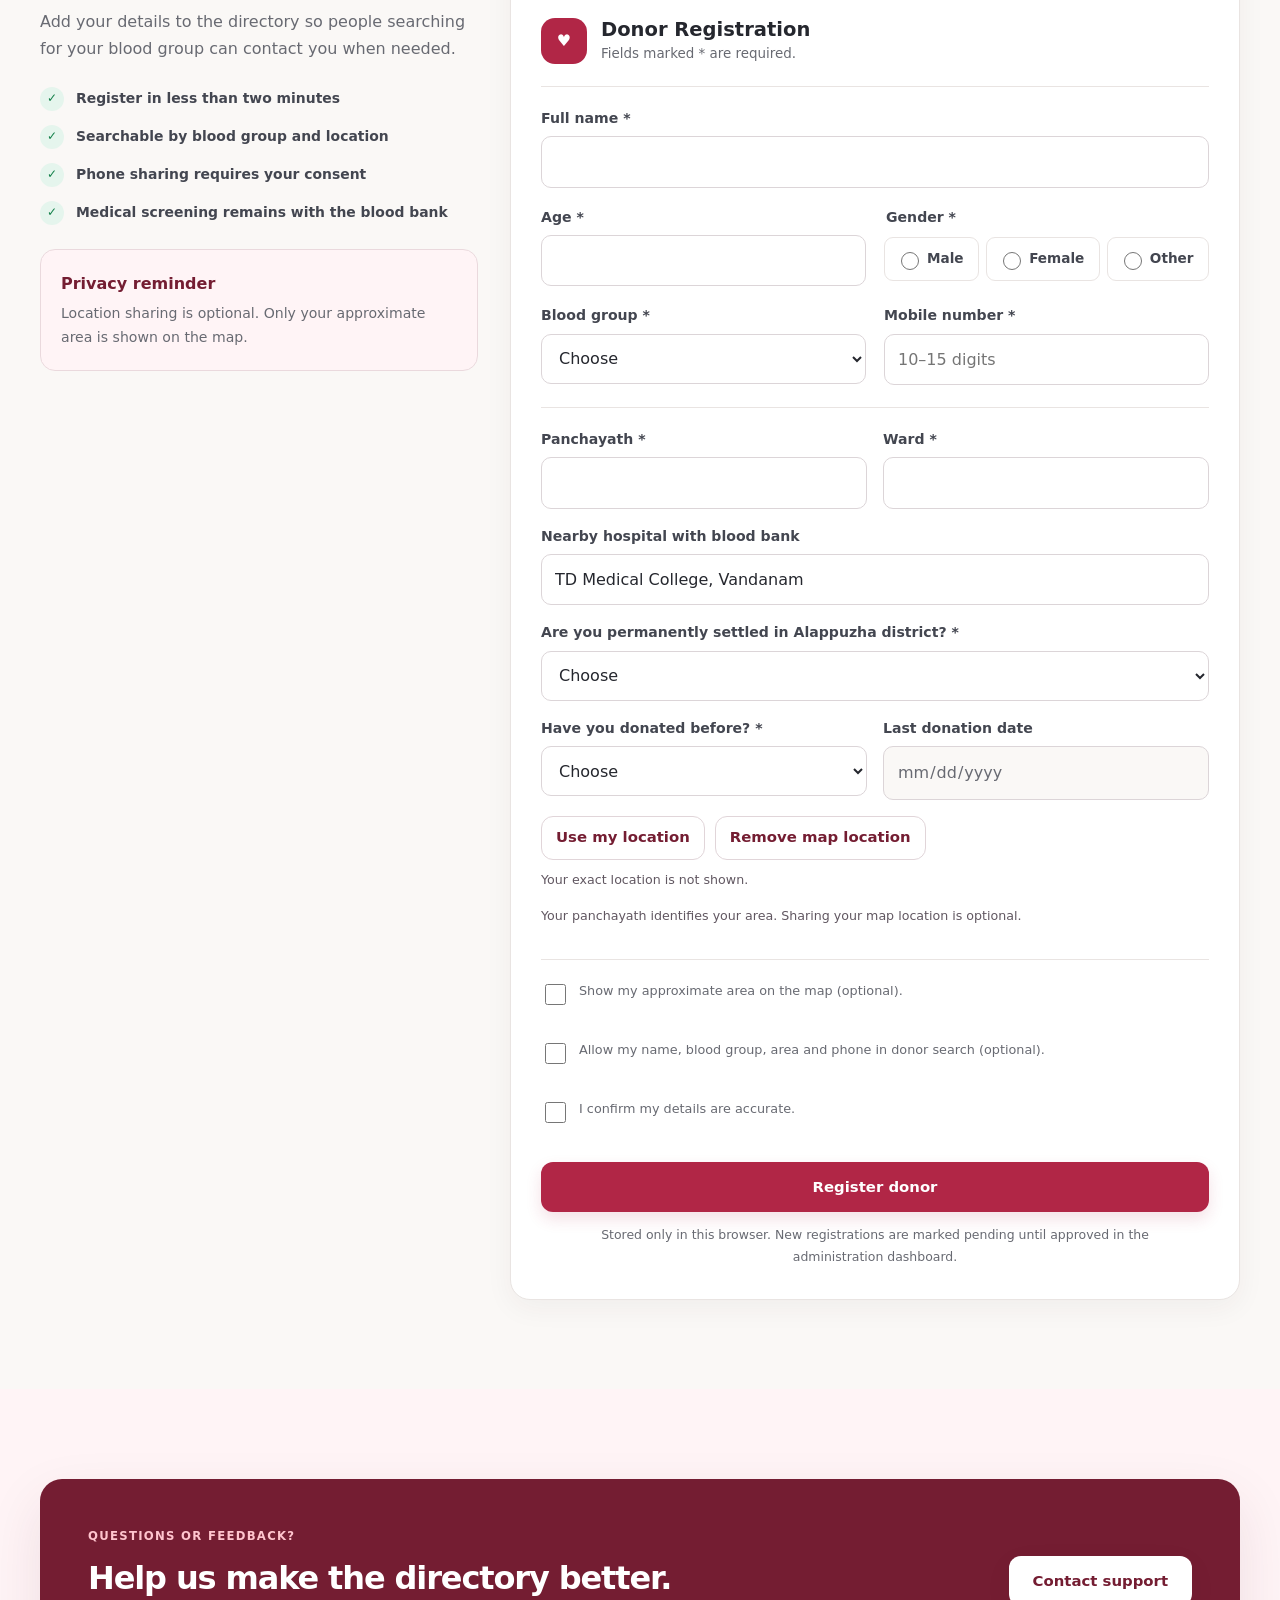
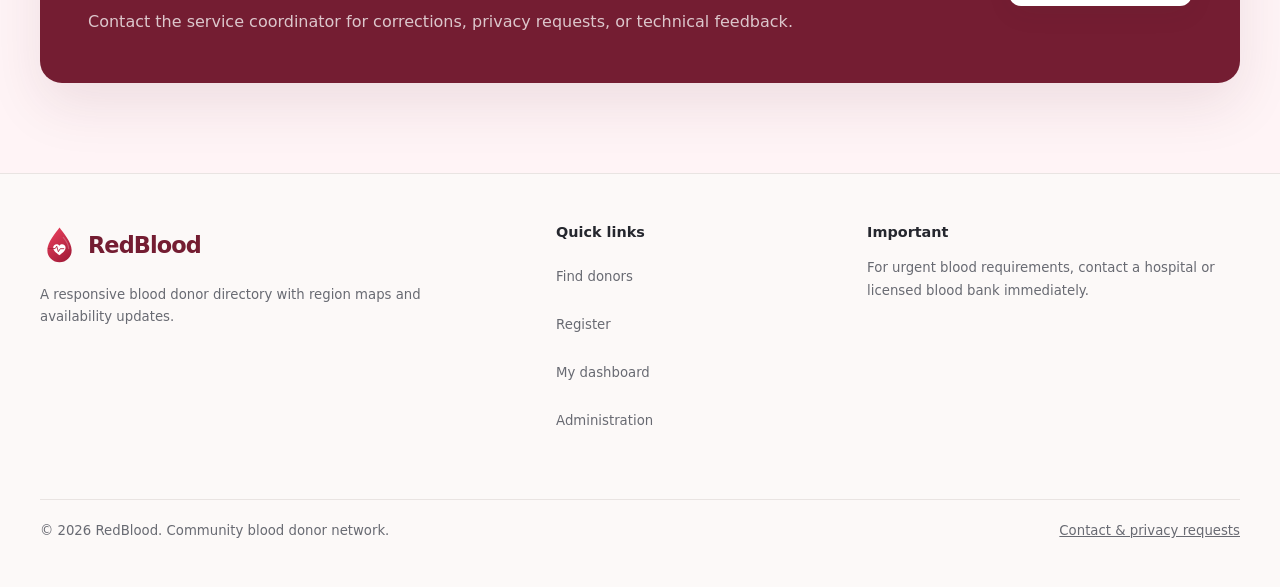
==== commit bc38d013: "Add files via upload" ====
--- a/index.html
+++ b/index.html
@@ -62,14 +62,8 @@
 <div class="hero-image-card">
 <img alt="" height="300" src="assets/images/redblood-mark.svg" width="240"/>
 </div>
-<div class="floating-card floating-card-top">
-<span aria-hidden="true" class="mini-icon">⌕</span>
-<div><strong>Search quickly</strong><small>Blood group + hospital</small></div>
-</div>
-<div class="floating-card floating-card-bottom">
-<span aria-hidden="true" class="mini-icon">✓</span>
-<div><strong>Volunteer safely</strong><small>Consent-based listing</small></div>
-</div>
+
+
 <div class="hero-visual-caption"><strong>Every donor makes a difference.</strong><span>A small act. A lasting connection.</span></div></div>
 </div>
 </section>
--- a/assets/css/styles.css
+++ b/assets/css/styles.css
@@ -2020,3 +2020,38 @@
     animation-iteration-count: 1 !important;
   }
 }
+
+/* Region and availability pilot */
+.service-notice{background:#fff3cd;color:#614600;padding:14px 5%;font-size:.9rem;text-align:center;border-bottom:1px solid #eddda4}
+.availability-fields{border:1px solid #e7dadd;border-radius:14px;padding:20px;margin:24px 0;min-width:0}
+.availability-fields legend{font-weight:700;padding:0 8px;color:#9c1930}
+.availability-fields .form-grid{gap:16px}
+.field-hint,.availability-fields small{font-size:.82rem;color:#615761;line-height:1.6}
+.map-panel{padding:24px;border:1px solid #e8dce0;border-radius:18px;background:#fff;margin:24px 0}
+.map-panel p{margin:10px 0;color:#665b62}
+#donor-map{height:380px;border-radius:12px;margin-top:16px;z-index:0}
+.region-counts{display:flex;flex-wrap:wrap;gap:8px;margin-top:12px}
+.region-counts span{background:#fff0f2;border-radius:8px;padding:8px 12px;font-size:.85rem}
+.search-panel{flex-wrap:wrap}
+.search-panel .form-field{min-width:150px;flex:1}
+#my-availability .registration-card{max-width:900px;margin:auto}
+#self-donor{width:100%;padding:12px;border:1px solid #d7cdd1;border-radius:8px;margin:10px 0}
+#self-status{margin:12px 0;font-weight:600;color:#9c1930}
+.available-badge{white-space:normal}
+.edit-dialog{max-height:90vh;overflow:auto}
+@media(max-width:600px){.availability-fields{padding:12px}.map-panel{padding:16px}#donor-map{height:300px}.search-panel .form-field{width:100%;min-width:0;flex-basis:100%}}
+.search-panel{display:grid;grid-template-columns:repeat(2,minmax(0,1fr))}
+.search-panel .form-field,.search-panel .form-field:first-child,.search-panel .grow{grid-column:auto;min-width:0}
+.search-panel .search-button{grid-column:auto}
+@media(max-width:600px){.search-panel{grid-template-columns:minmax(0,1fr)}.search-panel .form-field,.search-panel .search-button{grid-column:1}}
+.truth-notice{background:#fff1f2;border-left:4px solid #b5122b;padding:18px;border-radius:10px;margin-bottom:24px;line-height:1.8}
+.truth-notice p{margin-top:8px}.donor-guidance{padding-left:22px;line-height:1.9}.donor-guidance li{margin:14px 0}
+#self-form>.consent-row{margin:18px 0}#delete-my-profile{margin-top:20px}
+.site-nav{flex-wrap:wrap;font-size:.85rem}.site-header .nav-wrap{align-items:center}
+.availability-fields label,.form-field label{line-height:1.8}
+.language-control{flex-shrink:0;margin-left:12px}.language-control select{border:1px solid #d8cdd1;border-radius:8px;background:#fff;color:#74152a;padding:9px 12px;font:inherit;min-width:118px}
+html[lang="ml"] body{line-height:1.85}html[lang="ml"] .site-nav{font-size:.85rem}html[lang="ml"] h1{line-height:1.5}
+@media(max-width:700px){.language-control{margin-left:0}.language-control select{min-width:100px;padding:8px}.nav-wrap{flex-wrap:wrap}.site-nav{order:5;width:100%}}
+.about-process{margin-top:48px;padding:36px;border-radius:20px}.about-process .steps-grid{margin-top:24px}
+.registration-consents{display:grid;gap:14px;margin:20px 0}.registration-consents .consent-row{margin:0!important}
+.hospital-context{border-left:3px solid #b5122b;padding:12px 16px;background:#fff4f5;border-radius:8px;margin:16px 0}
--- a/assets/css/responsive.css
+++ b/assets/css/responsive.css
@@ -0,0 +1,332 @@
+/* RedBlood: responsive community-service interface. */
+:root {
+  --red-900: #741d32;
+  --red-800: #941d39;
+  --red-700: #b12646;
+  --red-600: #c32d4c;
+  --red-100: #fce8ed;
+  --red-50: #fff4f6;
+  --ink-950: #25272e;
+  --ink-800: #434650;
+  --ink-600: #686a72;
+  --line: #e9e4e2;
+  --soft: #faf8f6;
+  --shadow-sm: 0 8px 28px rgb(58 33 40 / 5%);
+  --shadow-lg: 0 22px 55px rgb(86 34 47 / 10%);
+  --container: 1200px;
+}
+html { scroll-padding-top: 100px; }
+body { background: #fff; font-family: system-ui, -apple-system, "Segoe UI", "RedBlood Malayalam", sans-serif; line-height: 1.7; }
+[hidden] { display: none !important; }
+img { height: auto; }
+button, input, select, textarea { font-family: inherit; }
+button, a, input, select, label { touch-action: manipulation; }
+h1, h2, h3 { overflow-wrap: break-word; font-family: inherit; }
+h1 { font-size: clamp(2.65rem, 5.2vw, 4.6rem); letter-spacing: -.055em; line-height: 1.08; }
+h2 { font-size: clamp(1.85rem, 3.2vw, 2.8rem); letter-spacing: -.035em; line-height: 1.22; }
+h3 { line-height: 1.4; }
+p { text-wrap: pretty; }
+.container { width: min(calc(100% - 64px), var(--container)); }
+.section { padding: clamp(60px, 7vw, 100px) 0; }
+.eyebrow { font-size: .73rem; letter-spacing: .11em; margin-bottom: 12px; }
+.button { min-height: 50px; padding: 13px 23px; border-radius: 12px; line-height: 1.5; font-size: .93rem; }
+.button-primary { background: var(--red-700); box-shadow: 0 7px 16px rgb(177 38 70 / 14%); }
+.button-primary:hover { background: var(--red-800); }
+.button-secondary { border-color: #e1d5d9; }
+.button:disabled { cursor: wait; opacity: .65; transform: none; }
+.button-small { min-height: 44px; padding: 9px 14px; }
+a:focus-visible, button:focus-visible, summary:focus-visible { outline: 3px solid #d96780; outline-offset: 3px; }
+/* One tidy header, with language selection always available. */
+.site-header { background: rgb(255 255 255 / 97%); border-color: var(--line); }
+.nav-wrap { min-height: 80px; gap: 16px; flex-wrap: nowrap; position: relative; }
+.brand { font-size: 1.4rem; letter-spacing: -.04em; flex: 0 0 auto; }
+.brand-mark { width: 38px; height: 42px; background: transparent; box-shadow: none; border-radius: 0; }
+.brand-mark img { width: 31px; height: 38px; }
+.site-nav { order: 2; margin-left: auto; gap: 1px; flex-wrap: nowrap; }
+.site-nav a { padding: 12px 10px; font-size: .84rem; white-space: nowrap; min-height: 44px; display: flex; align-items: center; }
+.site-nav .nav-cta { margin-left: 5px; padding-inline: 14px; background: var(--red-700); }
+.site-nav a[aria-current] { color: var(--red-700); background: var(--red-50); }
+.site-nav .nav-cta[aria-current] { color: white; background: var(--red-700); }
+.language-control { order: 3; margin: 0; }
+.language-control select { min-height: 44px; min-width: 104px; max-width: 140px; font-size: .85rem; color: var(--ink-800); background: var(--soft); border-color: var(--line); }
+.nav-toggle { order: 4; flex: 0 0 44px; }
+.service-notice { text-align: center; background: #fcf7eb; color: #6d5b32; border-color: #efe7d3; padding: 10px 32px; font-size: .76rem; line-height: 1.65; }
+/* Hero: a clear introduction, with a light decorative blood-drop illustration. */
+.hero { padding: 72px 0 84px; overflow: hidden; background: linear-gradient(125deg, #fff 30%, #fcf2f1); }
+.hero::before { display: none; }
+.hero-grid { grid-template-columns: minmax(0, 1.05fr) minmax(0, .95fr); gap: 60px; }
+.hero-text { font-size: 1.05rem; max-width: 530px; line-height: 1.85; margin-bottom: 27px; }
+.hero-note { font-size: .8rem; margin-top: 22px; max-width: 490px; line-height: 1.8; }
+.hero-visual { min-height: 400px; width: 100%; max-width: 480px; margin-left: auto; }
+.hero-image-card { inset: 25px 65px 60px; border: 0; border-radius: 28px; background: transparent; box-shadow: none; overflow: visible; }
+.hero-image-card img { width: 190px; height: 238px; object-fit: contain; filter: drop-shadow(0 18px 20px rgb(150 31 59 / 14%)); }
+.hero-orbit { position: absolute; border: 1px solid rgb(177 38 70 / 12%); border-radius: 50%; }
+.hero-orbit-one { width: 340px; height: 340px; left: 50%; top: 0; transform: translateX(-50%); }
+.hero-orbit-two { width: 276px; height: 276px; left: 50%; top: 32px; transform: translateX(-50%); background: rgb(255 255 255 / 45%); }
+.floating-card { min-width: 170px; padding: 12px 16px; border-radius: 15px; box-shadow: 0 7px 30px rgb(95 44 55 / 7%); background: #fff; }
+.floating-card-top { top: 66px; left: 0; }
+.floating-card-bottom { bottom: 87px; right: 0; }
+.floating-card strong { font-size: .82rem; }
+.floating-card small { font-size: .7rem; }
+.mini-icon { width: 34px; height: 34px; flex-basis: 34px; border-radius: 10px; }
+.hero-visual-caption { position: absolute; bottom: 0; text-align: center; width: 100%; }
+.hero-visual-caption strong, .hero-visual-caption span { display: block; }
+.hero-visual-caption strong { font-size: .92rem; color: var(--red-900); }
+.hero-visual-caption span { font-size: .78rem; color: var(--ink-600); }
+/* About sits before search, with concise and readable guidance cards. */
+#about { border-top: 1px solid var(--line); background: #fff; }
+.about-intro { display: block; }
+.eligibility-copy { max-width: 760px; margin: 0 auto 30px; text-align: center; }
+.about-lead { font-size: 1.05rem; color: var(--ink-800); margin-bottom: 15px; }
+.eligibility-copy > p:last-child { font-size: .9rem; color: var(--ink-600); }
+.donor-guidance { display: grid; grid-template-columns: repeat(2, minmax(0, 1fr)); gap: 16px; padding: 0; margin: 0; list-style: none; }
+.donor-guidance li { padding: 24px; margin: 0; border: 1px solid var(--line); background: var(--soft); border-radius: 16px; line-height: 1.85; font-size: .9rem; }
+.donor-guidance strong { display: block; margin-bottom: 6px; color: var(--red-800); font-size: 1rem; }
+.about-guidance-note { margin-top: 20px; display: flex; align-items: center; gap: 30px; justify-content: space-between; }
+.about-guidance-note .medical-note { margin: 0; padding: 0; border: 0; background: none; color: var(--ink-600); font-size: .8rem; flex: 1; }
+.about-guidance-note .text-link { flex: 0 1 230px; font-size: .83rem; }
+.about-process { margin-top: 42px; padding: 28px 32px; border-radius: 20px; background: #f7edee; color: var(--ink-950); }
+.about-process .section-heading { text-align: left; margin-bottom: 20px; }
+.about-process .section-heading h2 { font-size: 1.5rem; color: var(--red-900); }
+.about-process .eyebrow { color: var(--red-700); }
+.about-process .steps-grid { grid-template-columns: repeat(4, minmax(0, 1fr)); gap: 22px; margin-top: 0; }
+.about-process .steps-grid article { min-height: 0; padding: 0; border: 0; background: none; border-radius: 0; }
+.about-process .steps-grid article > span { color: var(--red-700); font-size: .78rem; display: inline-flex; align-items: center; justify-content: center; width: 32px; height: 32px; margin-bottom: 12px; border: 1px solid #dbb4c0; border-radius: 50%; }
+.about-process .steps-grid h3 { color: var(--ink-950); font-size: .95rem; }
+.about-process .steps-grid p { color: var(--ink-600); font-size: .79rem; margin-bottom: 0; }
+/* Search is deliberately limited to Blood Group and Hospital. */
+.find-section { background: var(--soft); border-block: 1px solid var(--line); }
+.section-heading { max-width: 760px; margin-bottom: 30px; }
+.section-heading.centered { margin-inline: auto; }
+.section-heading > p:not(.eyebrow) { color: var(--ink-600); font-size: .95rem; }
+.search-panel { max-width: 900px; grid-template-columns: minmax(0, .7fr) minmax(0, 1.3fr); padding: 26px; gap: 20px; box-shadow: var(--shadow-sm); border-radius: 20px; }
+.search-panel .form-field { min-width: 0; }
+.search-panel .form-field small { display: block; margin-top: 7px; font-size: .75rem; line-height: 1.7; color: var(--ink-600); }
+.search-actions { display: flex; align-items: center; gap: 10px; grid-column: 1 / -1; }
+.search-actions .search-button { flex: 1; align-self: stretch; min-height: 50px; }
+.search-actions .voice-button { flex: 0 0 50px; height: 50px; align-self: stretch; }
+.quick-search-label { font-size: .78rem; color: var(--ink-600); text-align: center; margin: 23px 0 10px; }
+.blood-group-links { margin: 0 auto; gap: 10px; }
+.blood-group-links button { width: 49px; height: 46px; border-radius: 12px; background: #fff; border-color: #ebd7dd; }
+.search-results { margin-top: 27px; scroll-margin-top: 110px; }
+.compact-empty { padding: 24px; background: none; border-style: dashed; box-shadow: none; }
+.compact-empty > span { display: none; }
+.compact-empty h3 { font-size: 1rem; }
+.compact-empty p { font-size: .83rem; margin-bottom: 0; }
+.map-panel { border-radius: 20px; padding: 26px; margin-bottom: 0; }
+.map-panel > p { font-size: .86rem; }
+.map-panel h3 { font-size: 1.12rem; }
+.map-privacy { margin-top: 14px; font-size: .78rem; color: var(--ink-600); }
+.map-privacy summary { cursor: pointer; padding: 8px 0; min-height: 36px; }
+.map-privacy .local-storage-note { text-align: left; }
+#map-status { font-size: .8rem; }
+#donor-map { height: 360px; max-width: 100%; }
+.region-counts span { overflow-wrap: anywhere; }
+.donor-grid { grid-template-columns: repeat(3, minmax(0, 1fr)); gap: 16px; }
+.donor-card { border-radius: 16px; box-shadow: var(--shadow-sm); }
+.donor-card .phone-link { min-height: 48px; display: flex; align-items: center; }
+/* The same form geometry on registration, profile editing and management. */
+.register-grid { grid-template-columns: minmax(0, .75fr) minmax(0, 1.25fr); gap: 50px; }
+.register-copy { top: 115px; }
+.register-copy .feature-list { font-size: .87rem; margin: 24px 0; }
+.registration-card, .management-card { border-radius: 20px; box-shadow: var(--shadow-sm); }
+.registration-card { padding: 30px; min-width: 0; }
+.form-header { margin-bottom: 20px; padding-bottom: 20px; }
+.form-header h3 { font-size: 1.22rem; }
+.form-field label, .form-field legend { font-size: .88rem; font-weight: 600; line-height: 1.6; margin-bottom: 7px; }
+.form-field input, .form-field select, #self-donor { min-height: 50px; font-size: 16px; width: 100%; min-width: 0; max-width: 100%; border-radius: 10px; }
+.form-field input:disabled { background: var(--soft); color: var(--ink-600); }
+.form-field select { text-overflow: ellipsis; padding-right: 28px; }
+.form-grid { gap: 18px; }
+.radio-row { gap: 7px; display: flex; flex-wrap: wrap; flex-direction: row; }
+.radio-row label { min-height: 44px; padding: 8px 11px; border: 1px solid var(--line); border-radius: 9px; margin: 0; font-size: .85rem; flex: 1 1 auto; cursor: pointer; }
+.radio-row label:has(input:checked) { background: var(--red-50); border-color: #d47c90; color: var(--red-900); }
+.radio-row input { width: 18px; height: 18px; min-height: 18px; flex: 0 0 18px; padding: 0; }
+.availability-fields { padding: 20px 0 0; border: 0; border-top: 1px solid var(--line); border-radius: 0; margin: 22px 0 0; }
+.availability-fields .full:has([data-gps]) { display: flex; align-items: center; gap: 10px; flex-wrap: wrap; }
+.availability-fields [data-gps-status] { flex: 1 1 100%; margin: 0; }
+.availability-fields small, .field-hint { font-size: .79rem; }
+.truth-notice { border: 0; border-radius: 12px; background: #fff4f6; padding: 14px 18px; color: var(--red-900); font-size: .84rem; margin-bottom: 24px; }
+.registration-consents { padding-top: 20px; border-top: 1px solid var(--line); gap: 15px; }
+.consent-row { min-height: 44px; line-height: 1.75; font-size: .8rem; }
+.consent-row input { width: 21px; height: 21px; flex-basis: 21px; margin-top: 4px; }
+.full-button { margin-top: 0; }
+#my-availability .registration-card { max-width: 780px; }
+#my-availability .section-heading { margin-inline: auto; text-align: center; }
+#self-status:empty { display: none; }
+#self-form > button { width: 100%; }
+#delete-my-profile { background: #fff; border: 1px solid #ebcdd5; }
+.local-storage-note { line-height: 1.8; }
+/* Dashboards and contact information adapt to small screens, too. */
+.dashboard-hero { padding: 45px 0; background: #fff; }
+.dashboard-hero h2 { font-size: 2.4rem; }
+.dashboard-section { padding-top: 30px; }
+.stats-grid { gap: 12px; }
+.stats-grid article { padding: 18px; }
+.stats-grid span { text-transform: none; letter-spacing: 0; font-size: .83rem; }
+.stats-grid strong { font-size: 2rem; }
+.management-head h2 { font-size: 1.75rem; }
+.admin-filters { grid-template-columns: minmax(0, 1.4fr) repeat(2, minmax(0, .7fr)); }
+.row-actions button, .switch-button { min-height: 44px; font-size: .78rem; }
+.row-actions button { padding: 9px 12px; }
+.admin-table td { overflow-wrap: anywhere; }
+.edit-dialog { max-height: calc(100dvh - 36px); overscroll-behavior: contain; }
+.dialog-head h2 { font-size: 1.7rem; }
+.dialog-close { width: 44px; height: 44px; flex: 0 0 44px; }
+.contact-layout { grid-template-columns: repeat(3, minmax(0, 1fr)); gap: 18px; }
+.contact-card { padding: 28px; min-width: 0; }
+.contact-card a, .contact-card strong { overflow-wrap: anywhere; }
+.contact-card h2 { font-size: 1.3rem; }
+.cta-card { border-radius: 22px; background: var(--red-900); }
+.cta-card h2 { font-size: 2rem; }
+.site-footer { padding-top: 50px; background: #fcf9f8; color: var(--ink-800); border-top: 1px solid var(--line); }
+.footer-grid { grid-template-columns: minmax(0, 1.25fr) minmax(0, .7fr) minmax(0, 1fr); gap: 50px; }
+.footer-brand { color: var(--red-900); }
+.site-footer p, .site-footer a:not(.brand) { color: var(--ink-600); font-size: .83rem; }
+.site-footer h2 { color: var(--ink-950); font-size: .9rem; }
+.footer-grid > div > a:not(.brand) { min-height: 40px; display: flex; align-items: center; }
+.footer-bottom { border-color: var(--line); padding-block: 20px; }
+.toast { bottom: max(18px, env(safe-area-inset-bottom)); max-width: calc(100% - 32px); }
+html[lang="ml"] body { line-height: 1.85; }
+html[lang="ml"] h1 { letter-spacing: -.015em; line-height: 1.42; font-size: clamp(2.2rem, 3.8vw, 3.7rem); }
+html[lang="ml"] h2 { letter-spacing: 0; line-height: 1.5; }
+html[lang="ml"] .eyebrow { letter-spacing: 0; }
+html[lang="ml"] .site-nav { font-size: .85rem; }
+@media (max-width: 1340px) {
+  .site-nav { display: none; position: absolute; order: unset; z-index: 101; top: calc(100% + 8px); left: 0; right: 0; width: auto; margin: 0; padding: 12px; background: #fff; border: 1px solid var(--line); border-radius: 14px; box-shadow: var(--shadow-lg); max-height: calc(100dvh - 105px); overflow-y: auto; }
+  .site-nav.is-open { display: grid; grid-template-columns: 1fr; }
+  .site-nav a { white-space: normal; font-size: .94rem; padding: 12px 14px; min-height: 48px; }
+  .site-nav .nav-cta { margin: 3px 0 0; }
+  .language-control { margin-left: auto; order: 2; }
+  .nav-toggle { display: block; order: 3; }
+  .hero-grid { gap: 30px; }
+  .register-grid { gap: 32px; }
+  .donor-grid { grid-template-columns: repeat(2, minmax(0, 1fr)); }
+}
+@media (max-width: 900px) {
+  .hero-grid, .register-grid { grid-template-columns: minmax(0, 1fr); }
+  .hero-copy { text-align: left; }
+  .hero-text, .hero-note { margin-left: 0; }
+  .hero-actions { justify-content: flex-start; }
+  .hero-visual { max-width: 450px; margin: 15px auto 0; min-height: 360px; }
+  .hero-orbit-one { width: 290px; height: 290px; }
+  .hero-orbit-two { width: 236px; height: 236px; top: 27px; }
+  .hero-image-card { top: 15px; }
+  .hero-image-card img { width: 155px; height: 194px; }
+  .register-copy { position: static; }
+  .registration-intro .feature-list { grid-template-columns: repeat(2, minmax(0, 1fr)); }
+  .registration-intro .privacy-card { max-width: 580px; }
+  .about-process .steps-grid { grid-template-columns: repeat(2, minmax(0, 1fr)); }
+  .stats-grid { grid-template-columns: repeat(2, minmax(0, 1fr)); }
+  .admin-filters { grid-template-columns: repeat(2, minmax(0, 1fr)); }
+  .admin-filters .form-field:first-child { grid-column: 1 / -1; }
+  .contact-layout { grid-template-columns: minmax(0, 1fr); }
+  .footer-grid { gap: 30px; grid-template-columns: minmax(0, 1.1fr) minmax(0, .9fr); }
+  .footer-grid > div:first-child { grid-column: 1 / -1; }
+}
+@media (max-width: 600px) {
+  html { scroll-padding-top: 88px; }
+  .container { width: calc(100% - 36px); }
+  .nav-wrap { min-height: 70px; gap: 10px; }
+  .brand { font-size: 1.22rem; gap: 5px; }
+  .brand-mark { width: 29px; }
+  .brand-mark img { width: 25px; height: 32px; }
+  .language-control select { min-width: 94px; max-width: 115px; padding: 8px; font-size: .82rem; }
+  .service-notice { font-size: .71rem; text-align: left; padding: 10px 18px; }
+  .section { padding: 50px 0; }
+  h1 { font-size: clamp(2.3rem, 10vw, 3.2rem); line-height: 1.12; }
+  h2 { font-size: 1.85rem; }
+  .hero { padding: 40px 0 45px; }
+  .hero-text { font-size: .95rem; }
+  .hero-actions { display: grid; grid-template-columns: minmax(0, 1fr); gap: 10px; }
+  .hero-actions .button { width: 100%; }
+  .hero-visual { min-height: 295px; margin-top: 10px; }
+  .hero-orbit-one { width: 250px; height: 250px; }
+  .hero-orbit-two { width: 204px; height: 204px; top: 23px; }
+  .hero-image-card { inset: 20px 40px 55px; }
+  .hero-image-card img { width: 127px; height: 159px; }
+  .floating-card { min-width: 0; padding: 10px 11px; gap: 8px; }
+  .floating-card-top { top: 32px; left: 0; }
+  .floating-card-bottom { bottom: 62px; right: 0; }
+  .floating-card strong { font-size: .73rem; }
+  .floating-card small { font-size: .64rem; }
+  .mini-icon { width: 27px; height: 27px; flex-basis: 27px; }
+  .hero-visual-caption strong { font-size: .82rem; }
+  .hero-visual-caption span { font-size: .73rem; }
+  .eligibility-copy { text-align: left; }
+  .about-lead { font-size: .96rem; }
+  .donor-guidance { grid-template-columns: minmax(0, 1fr); gap: 12px; }
+  .donor-guidance li { padding: 18px; font-size: .86rem; }
+  .about-guidance-note { align-items: flex-start; flex-direction: column; gap: 14px; }
+  .about-guidance-note .text-link { flex: auto; }
+  .about-process { padding: 22px 18px; margin-top: 30px; }
+  .about-process .section-heading h2 { font-size: 1.35rem; }
+  .about-process .steps-grid { gap: 22px 16px; }
+  .search-panel { grid-template-columns: minmax(0, 1fr); padding: 20px; gap: 16px; }
+  .search-panel .form-field, .search-actions { grid-column: 1; }
+  .blood-group-links { display: grid; grid-template-columns: repeat(4, minmax(0, 1fr)); gap: 8px; max-width: 330px; }
+  .blood-group-links button { width: 100%; height: 46px; }
+  .map-panel { padding: 20px; }
+  #donor-map { height: 285px; }
+  .donor-grid { grid-template-columns: minmax(0, 1fr); }
+  .registration-card { padding: 20px; }
+  .form-grid { grid-template-columns: minmax(0, 1fr); }
+  .radio-row { flex-direction: row; align-items: stretch; }
+  .radio-row label { padding: 8px 10px; }
+  .registration-intro .feature-list { grid-template-columns: minmax(0, 1fr); gap: 10px; }
+  .registration-card .form-header { gap: 10px; }
+  .form-icon { width: 38px; height: 38px; flex-basis: 38px; border-radius: 10px; }
+  .availability-fields .full:has([data-gps]) .button { flex: 1 1 120px; padding: 10px; }
+  .consent-row { font-size: .79rem; }
+  .management-card { padding: 18px; }
+  .management-head { gap: 18px; }
+  .management-actions { width: 100%; display: grid; grid-template-columns: minmax(0, 1fr); }
+  .management-actions .button { width: 100%; }
+  .stats-grid { grid-template-columns: repeat(2, minmax(0, 1fr)); gap: 10px; }
+  .stats-grid article { padding: 14px; }
+  .stats-grid span { font-size: .74rem; }
+  .stats-grid small { font-size: .7rem; }
+  .admin-filters { grid-template-columns: minmax(0, 1fr); }
+  .admin-filters .form-field:first-child { grid-column: 1; }
+  .admin-table td { grid-template-columns: minmax(70px, .35fr) minmax(0, 1fr); gap: 10px; }
+  .admin-table td::before { font-size: .72rem; text-transform: none; }
+  .row-actions { gap: 7px; }
+  .row-actions button { flex: 1 1 auto; font-size: .75rem; padding: 9px; }
+  .switch-button { max-width: 100%; min-width: 0; padding: 9px; font-size: .72rem; overflow-wrap: anywhere; }
+  .table-wrap { overflow: visible; }
+  .dialog-card { padding: 20px; }
+  .edit-dialog { width: calc(100% - 20px); max-height: calc(100dvh - 20px); border-radius: 16px; }
+  .dialog-actions { flex-direction: column-reverse; }
+  .dialog-actions .button { width: 100%; }
+  .cta-card { padding: 25px; gap: 20px; }
+  .cta-card h2 { font-size: 1.65rem; }
+  .cta-card .button { width: 100%; }
+  .footer-grid { grid-template-columns: minmax(0, 1fr); gap: 24px; }
+  .footer-grid > div:first-child { grid-column: 1; }
+  .footer-bottom { align-items: flex-start; gap: 8px; }
+  .footer-bottom p { margin: 0; }
+  .page-hero { padding: 40px 0; }
+  .dashboard-hero { padding: 32px 0; }
+  .dashboard-hero h2 { font-size: 1.9rem; }
+  html[lang="ml"] h1 { font-size: clamp(2rem, 8.5vw, 2.7rem); }
+  html[lang="ml"] h2 { font-size: 1.7rem; }
+  html[lang="ml"] .floating-card { max-width: 175px; }
+}
+@media (prefers-reduced-motion: reduce) {
+  html { scroll-behavior: auto; }
+  .button { transition: none; }
+}
+@font-face {font-family:"RedBlood Malayalam";font-style:normal;font-weight:400;font-display:swap;src:url("../fonts/noto-sans-malayalam-malayalam-400-normal.woff2") format("woff2");unicode-range:U+0D00-0D7F,U+200C-200D;}
+@font-face {font-family:"RedBlood Malayalam";font-style:normal;font-weight:600;font-display:swap;src:url("../fonts/noto-sans-malayalam-malayalam-600-normal.woff2") format("woff2");unicode-range:U+0D00-0D7F,U+200C-200D;}
+@font-face {font-family:"RedBlood Malayalam";font-style:normal;font-weight:700 900;font-display:swap;src:url("../fonts/noto-sans-malayalam-malayalam-700-normal.woff2") format("woff2");unicode-range:U+0D00-0D7F,U+200C-200D;}
+html[lang="ml"] body, html[lang="ml"] button, html[lang="ml"] input, html[lang="ml"] select,
+html[lang="ml"] h1, html[lang="ml"] h2, html[lang="ml"] h3,
+html[lang="ml"] a { font-family: "RedBlood Malayalam", system-ui, -apple-system, "Segoe UI", sans-serif; }
+.donor-record-summary{min-width:0}.donor-record-summary strong,.donor-record-summary small{overflow-wrap:anywhere}
+/* Longer, complete Malayalam labels need room in the desktop header. */
+.site-header .container { width: min(calc(100% - 48px), 1400px); }
+@media (max-width: 600px) { .site-header .container { width: calc(100% - 36px); } }
+/* Complete Malayalam location labels wrap on full-width touch controls. */
+@media (max-width: 600px) {
+  html[lang="ml"] .availability-fields .full:has([data-gps]) .button { flex-basis: 100%; }
+}
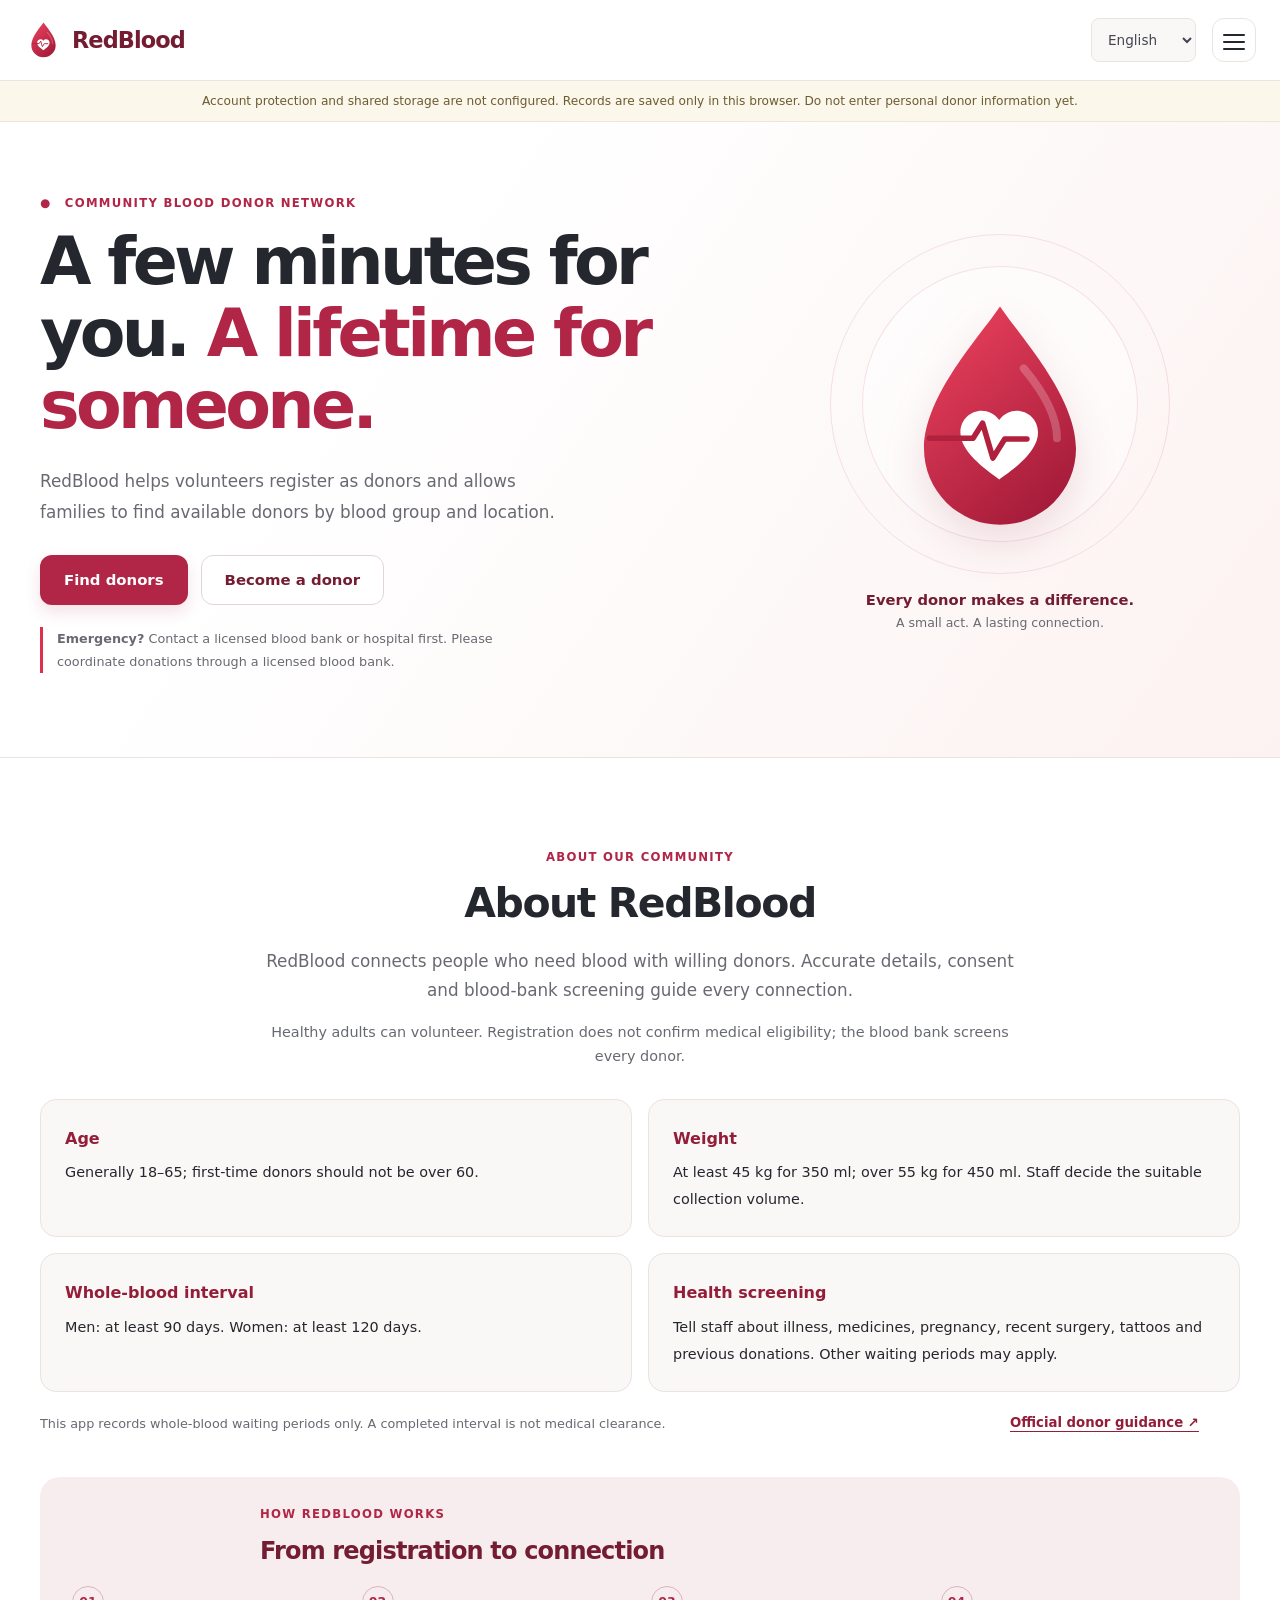
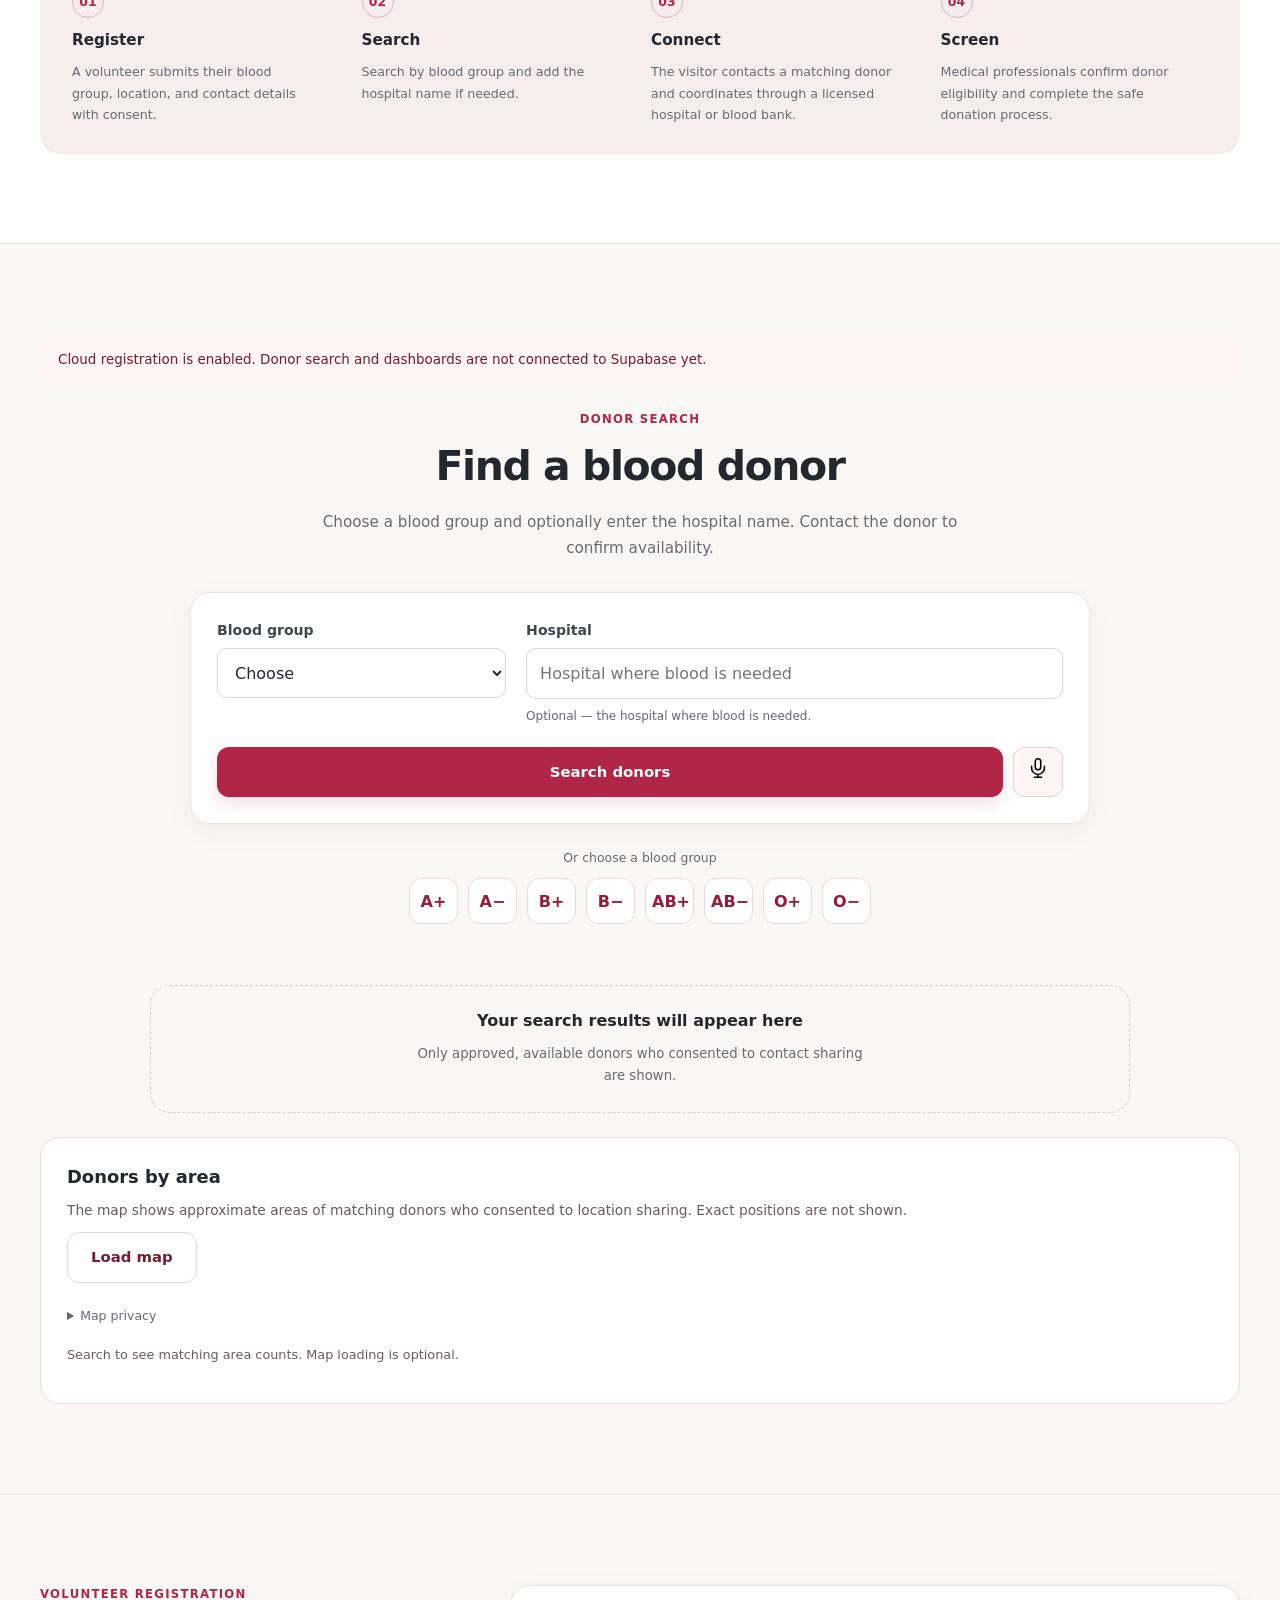
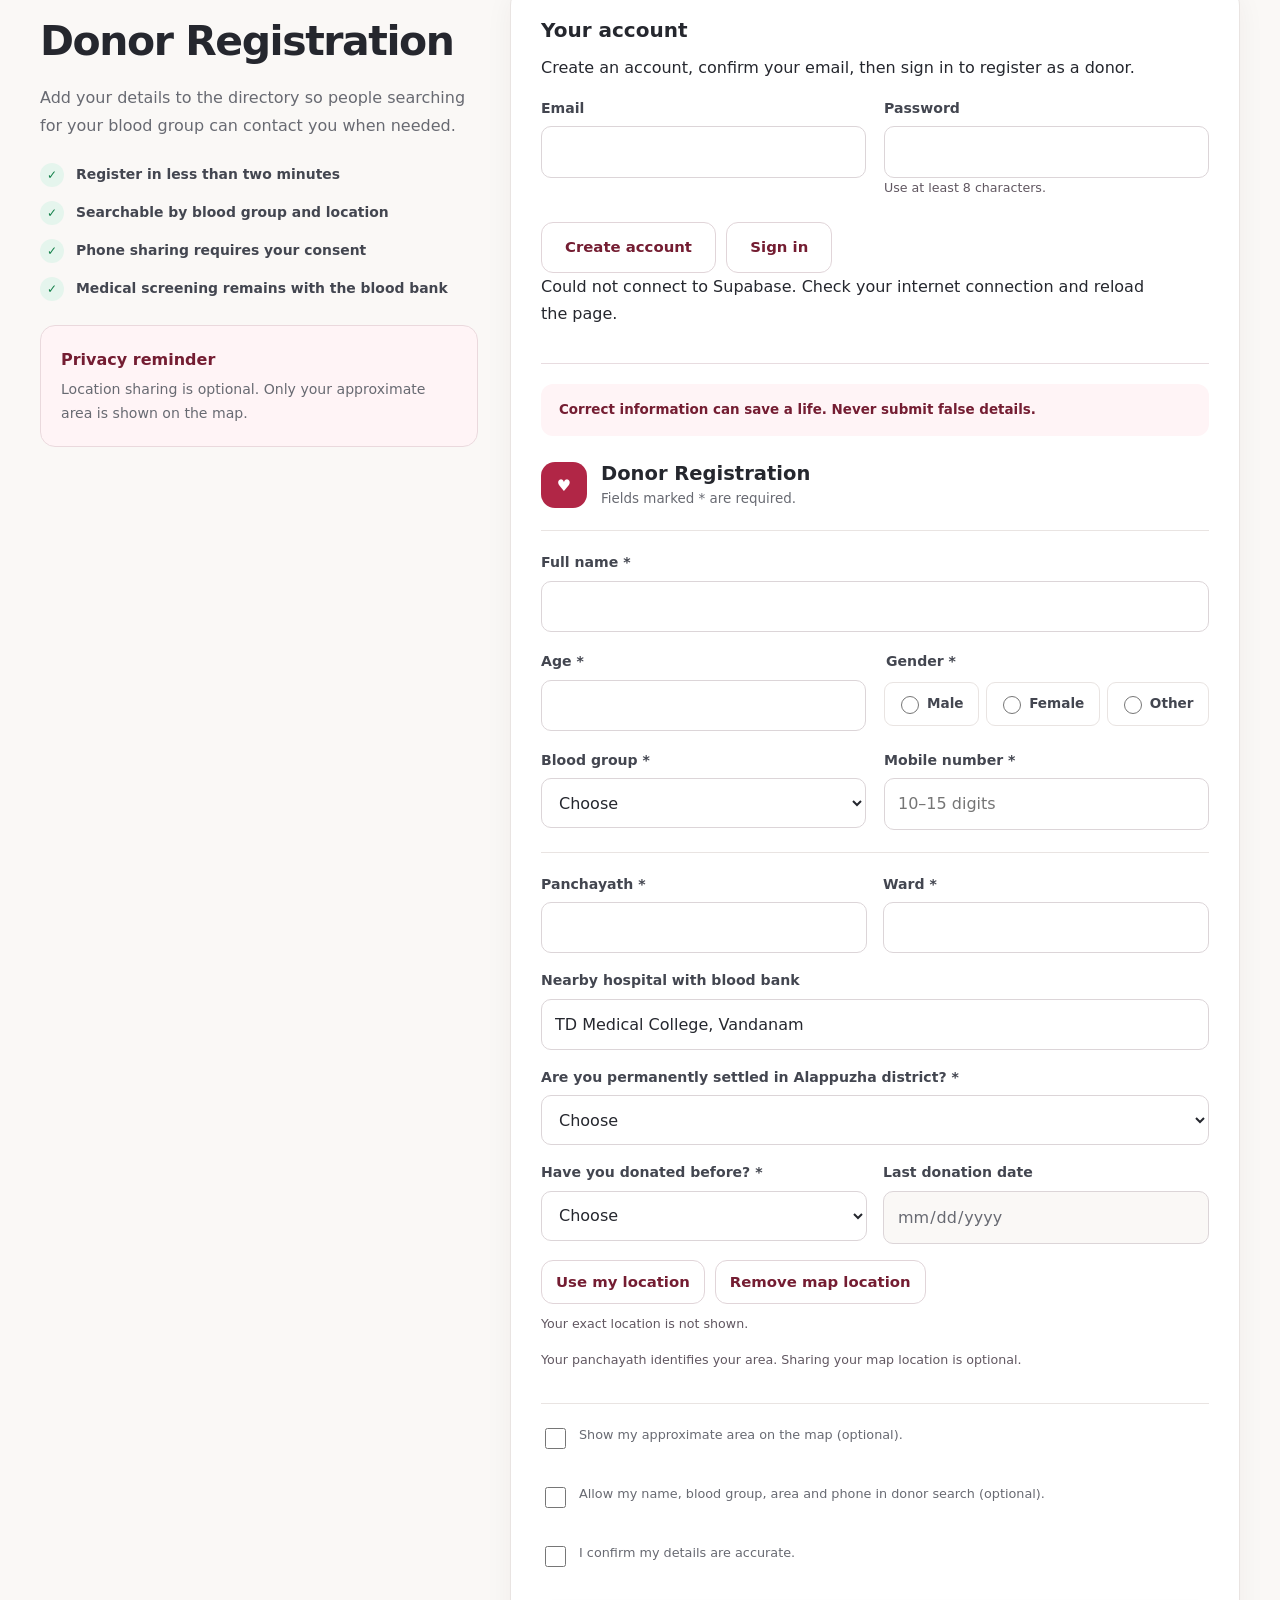
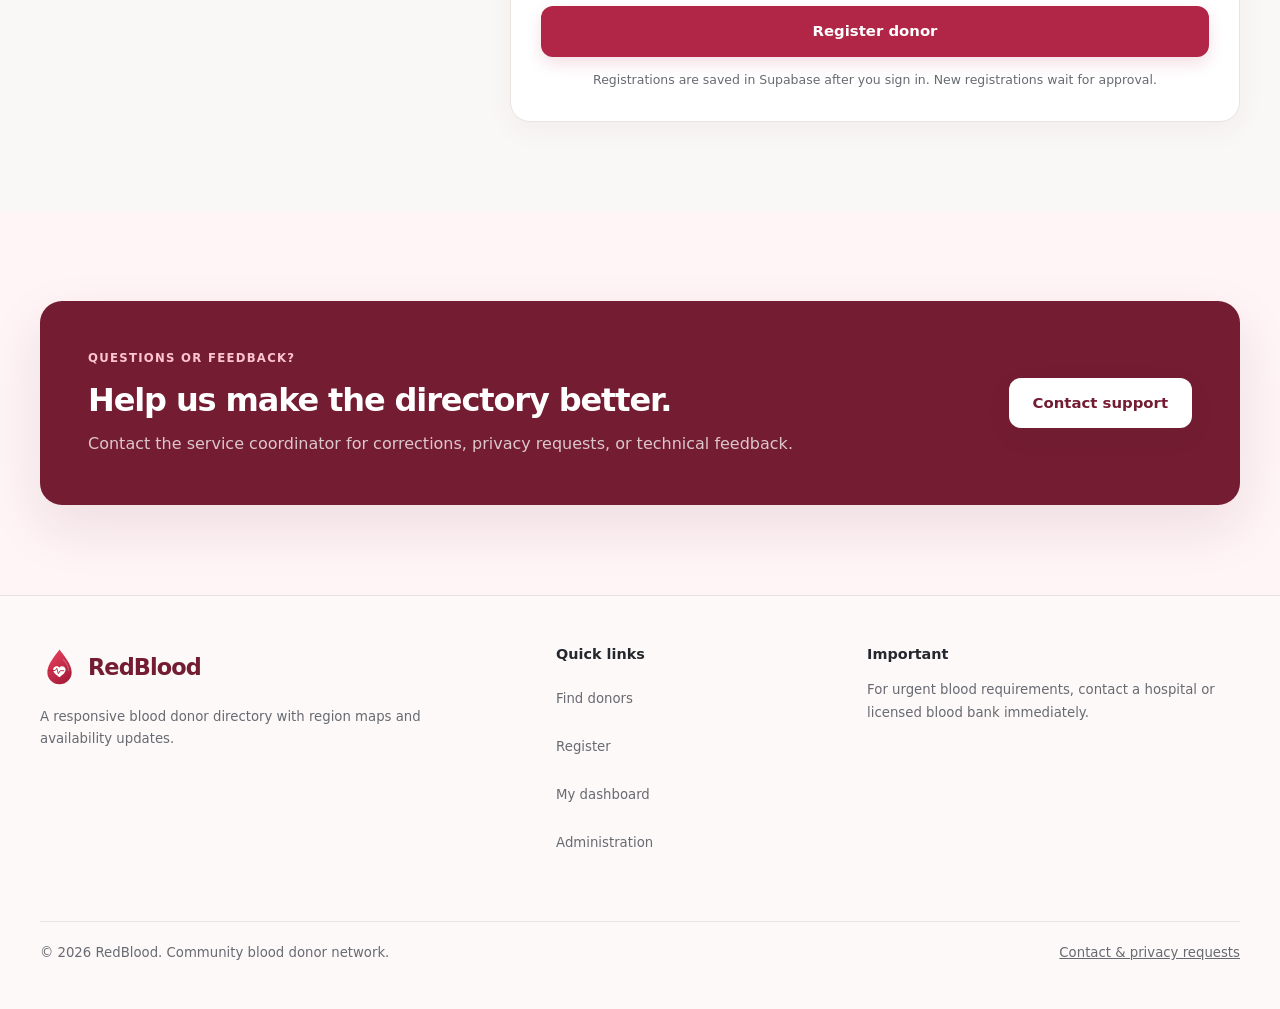
==== commit b36438f1: "Add files via upload" ====
--- a/index.html
+++ b/index.html
@@ -13,6 +13,8 @@
 <script defer="" src="assets/js/storage.js"></script>
 <script defer="" src="assets/js/features.js"></script>
 <script defer="" src="assets/js/app.js"></script>
+<script defer src="assets/js/supabase-config.js"></script>
+<script defer src="assets/js/cloud-registration.js"></script>
 <script defer="" src="assets/js/admin.js"></script>
 <script defer="True" src="assets/js/language.js"></script><link href="assets/css/responsive.css" rel="stylesheet"/></head>
 <body>
@@ -103,7 +105,7 @@
 <p>Medical professionals confirm donor eligibility and complete the safe donation process.</p>
 </article>
 </div>
-</div></section><section class="section find-section" id="find-donor">
+</div></section><section class="section find-section" id="find-donor"><div class="container"><p class="truth-notice">Cloud registration is enabled. Donor search and dashboards are not connected to Supabase yet.</p></div>
 <div class="container">
 <div class="section-heading centered">
 <p class="eyebrow">Donor search</p>
@@ -173,7 +175,20 @@
 <p>Location sharing is optional. Only your approximate area is shown on the map.</p>
 </div>
 </div>
-<form class="registration-card" data-registration-form="" id="registration-form"><aside class="truth-notice"><strong>Correct information can save a life. Never submit false details.</strong></aside>
+<form class="registration-card" data-registration-form="" id="registration-form"><div class="cloud-account-panel">
+<h3>Your account</h3>
+<p>Create an account, confirm your email, then sign in to register as a donor.</p>
+<div class="form-grid">
+<div class="form-field"><label for="account-email">Email</label><input id="account-email" type="email" autocomplete="email"></div>
+<div class="form-field"><label for="account-password">Password</label><input id="account-password" type="password" minlength="8" autocomplete="current-password"><p class="field-hint">Use at least 8 characters.</p></div>
+</div>
+<div class="cloud-account-actions">
+<button class="button button-secondary" type="button" id="create-account">Create account</button>
+<button class="button button-secondary" type="button" id="account-login">Sign in</button>
+<button class="button button-secondary" type="button" id="account-logout" hidden>Sign out</button>
+</div>
+<p id="account-status" role="status" aria-live="polite">Create an account or sign in before registering.</p>
+</div><aside class="truth-notice"><strong>Correct information can save a life. Never submit false details.</strong></aside>
 <div class="form-header">
 <span aria-hidden="true" class="form-icon">♥</span>
 <div>
@@ -223,7 +238,7 @@
 </label><label class="consent-row"><input name="truth" required="" type="checkbox"/><span>I confirm my details are accurate. / ഞാൻ നൽകിയ വിവരങ്ങൾ ശരിയാണെന്ന് സ്ഥിരീകരിക്കുന്നു.</span></label><p class="form-error" data-form-error="" role="alert"></p>
 <button class="button button-primary full-button" type="submit">Register donor / ദാതാവിനെ രജിസ്റ്റർ ചെയ്യുക</button>
 <p class="local-storage-note">
-            Stored only in this browser. New registrations are marked pending until approved in the administration dashboard.
+            Registrations are saved in Supabase after you sign in. New registrations wait for approval.
           </p>
 </form>
 </div>
--- a/assets/css/responsive.css
+++ b/assets/css/responsive.css
@@ -330,3 +330,11 @@
 @media (max-width: 600px) {
   html[lang="ml"] .availability-fields .full:has([data-gps]) .button { flex-basis: 100%; }
 }
+
+/* Supabase account controls */
+.cloud-account-panel { border-bottom: 1px solid #e8dce0; padding-bottom: 1.25rem; margin-bottom: 1.25rem; }
+.cloud-account-panel h3 { margin-top: 0; }
+.cloud-account-actions { display: flex; flex-wrap: wrap; gap: .65rem; margin-top: .75rem; }
+.cloud-account-actions .button { white-space: normal; }
+#account-status { overflow-wrap: anywhere; }
+@media (max-width: 480px) { .cloud-account-actions .button { flex: 1 1 100%; } }
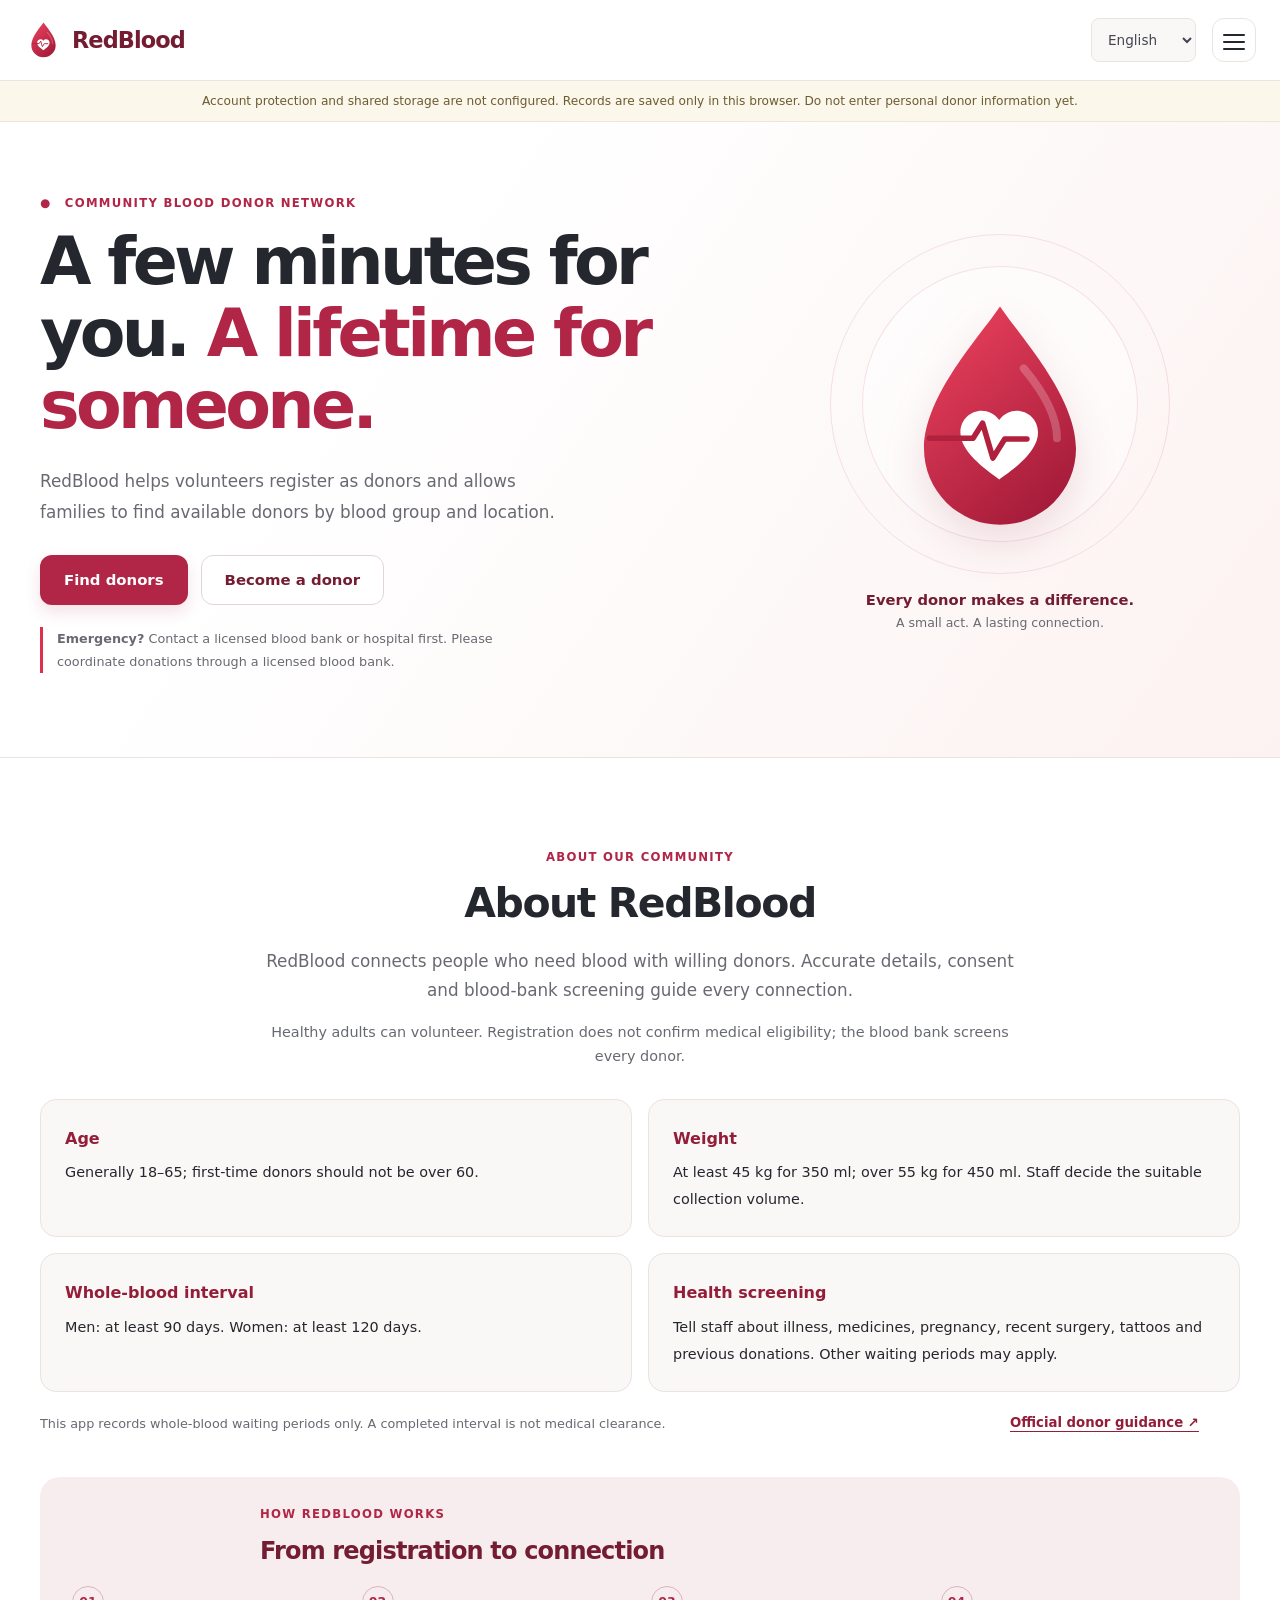
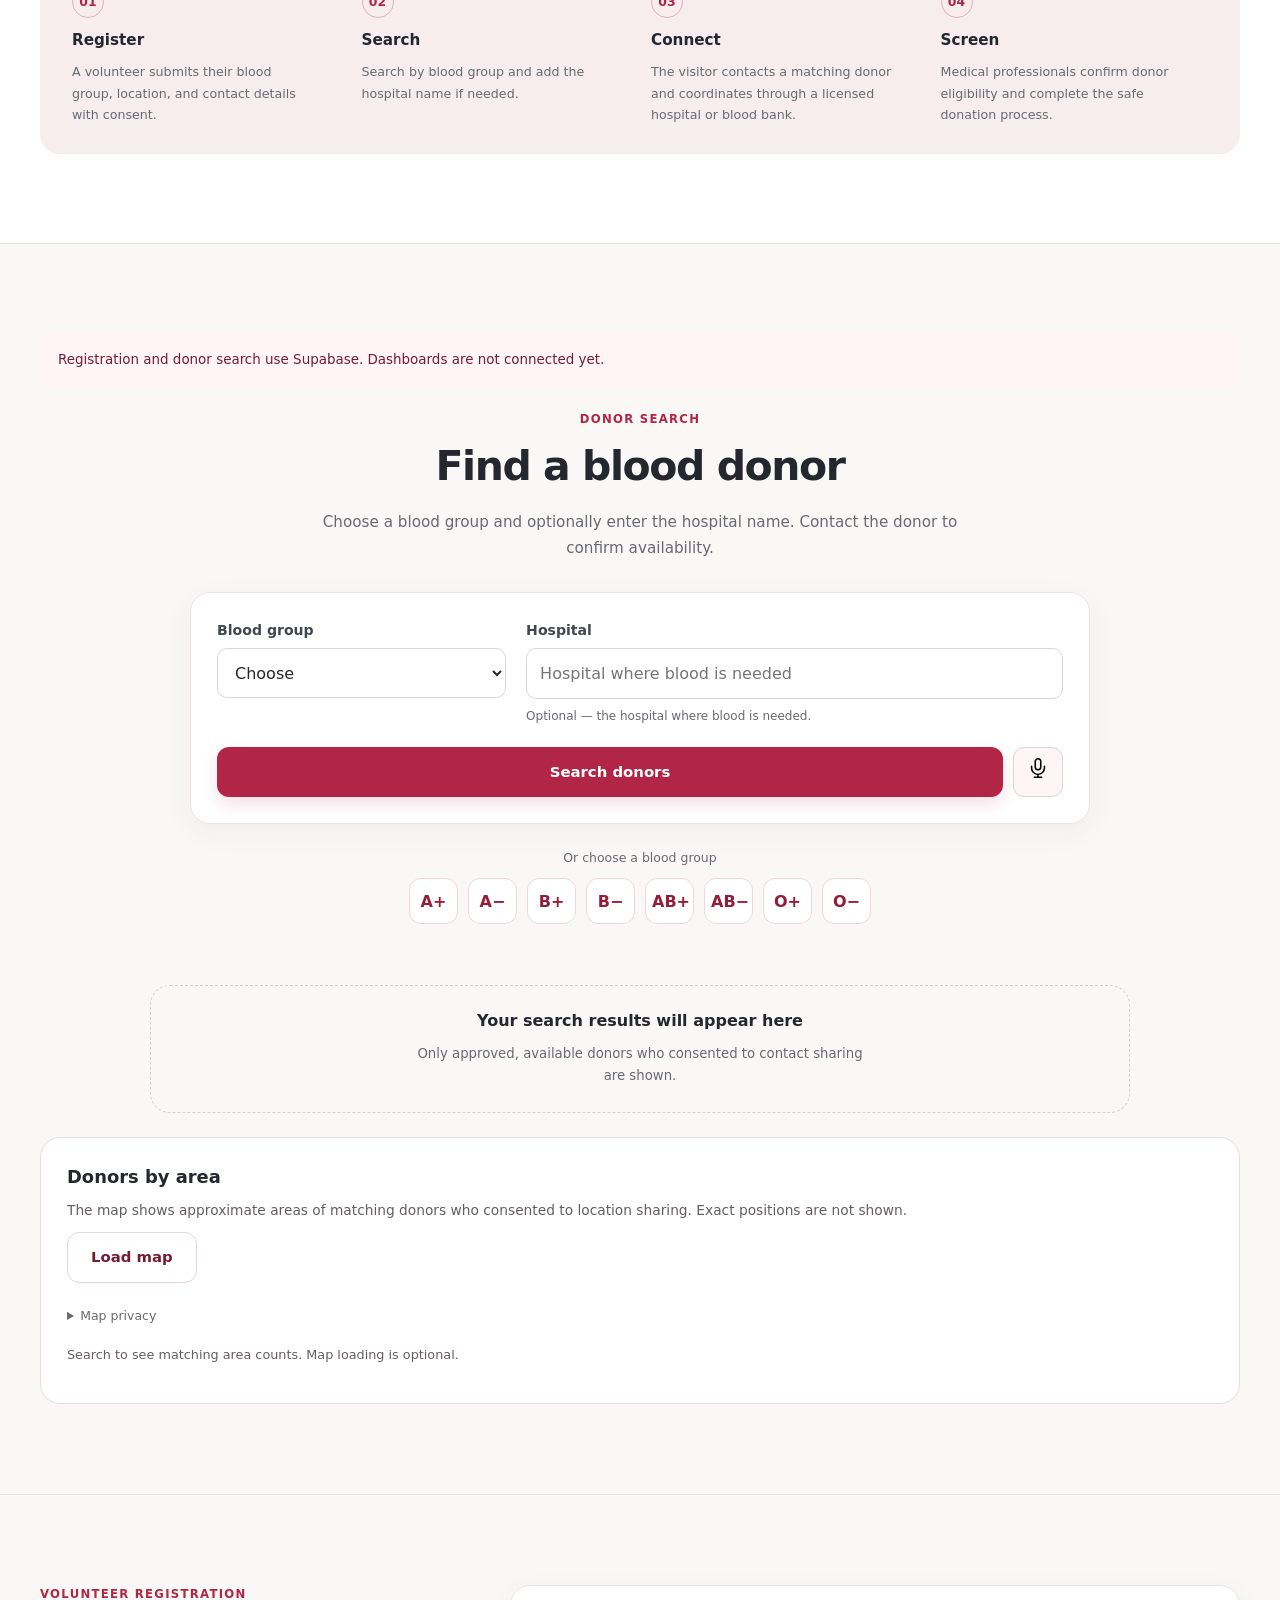
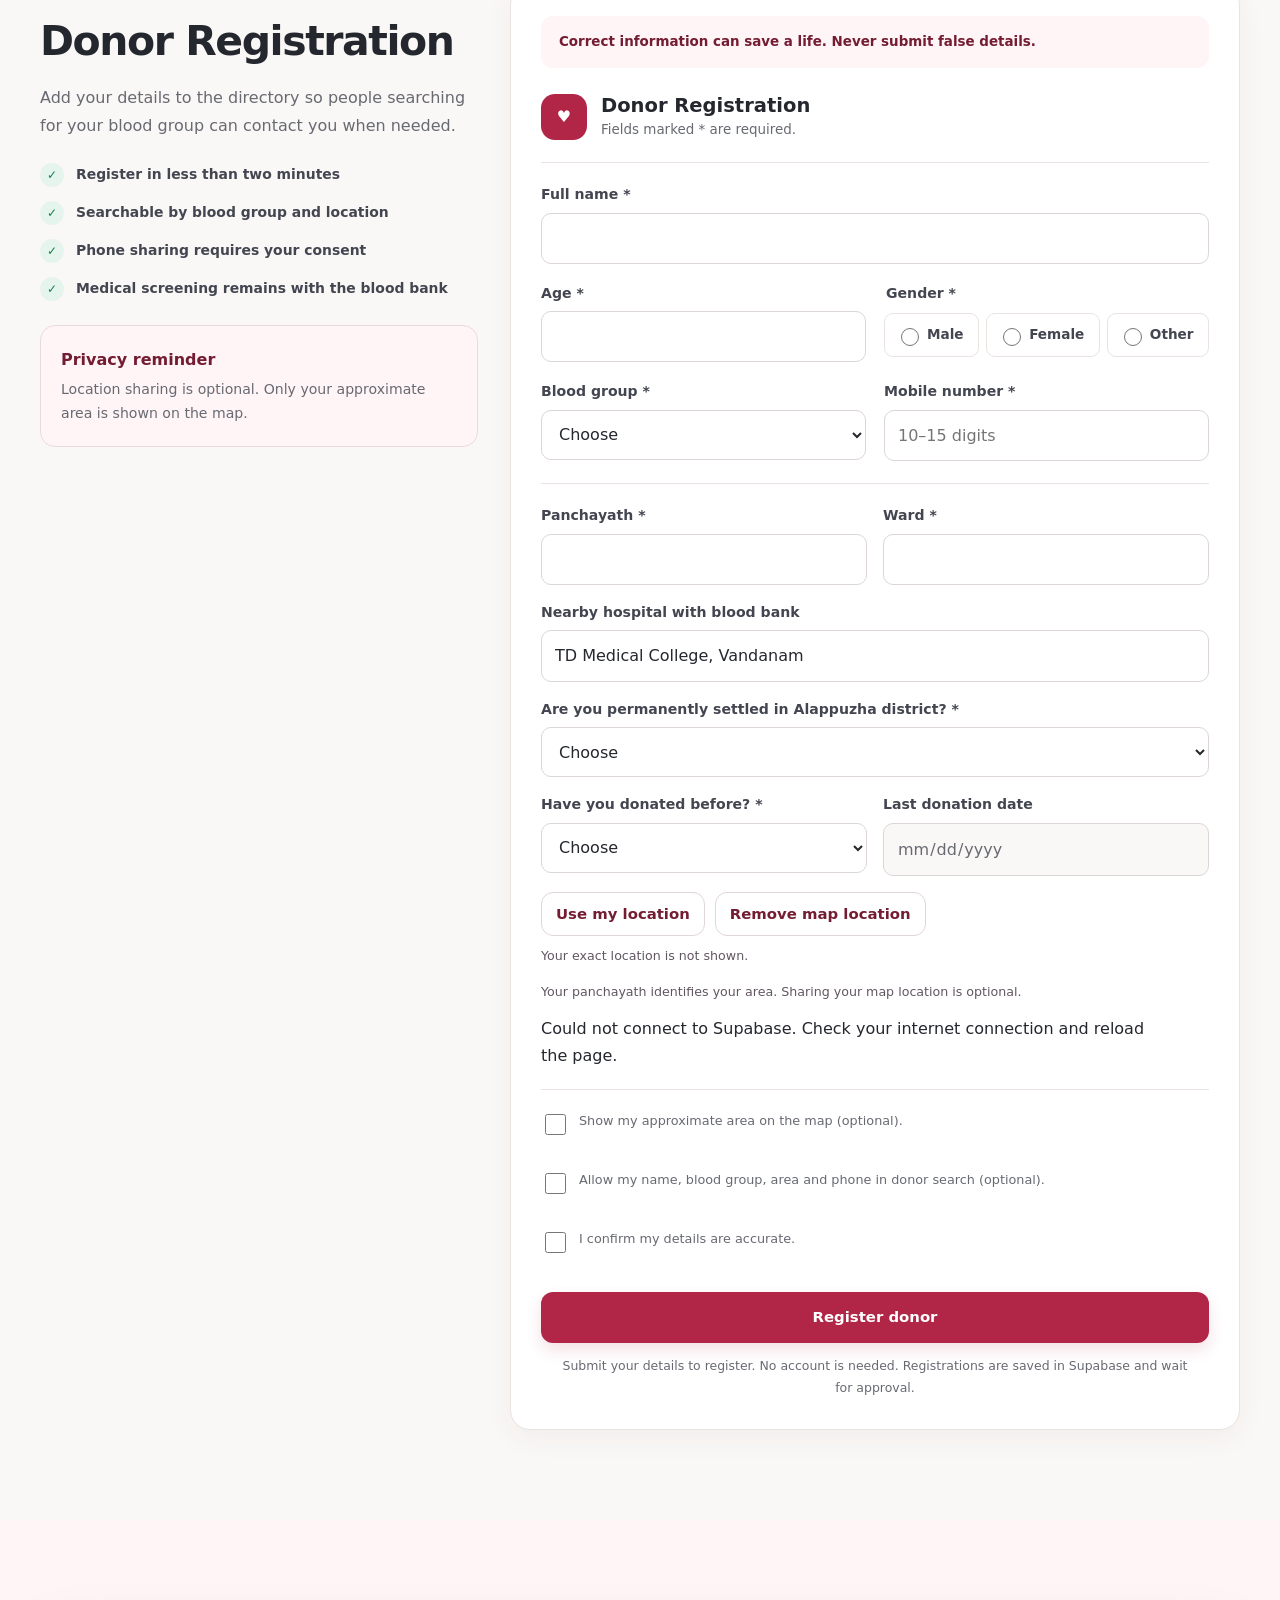
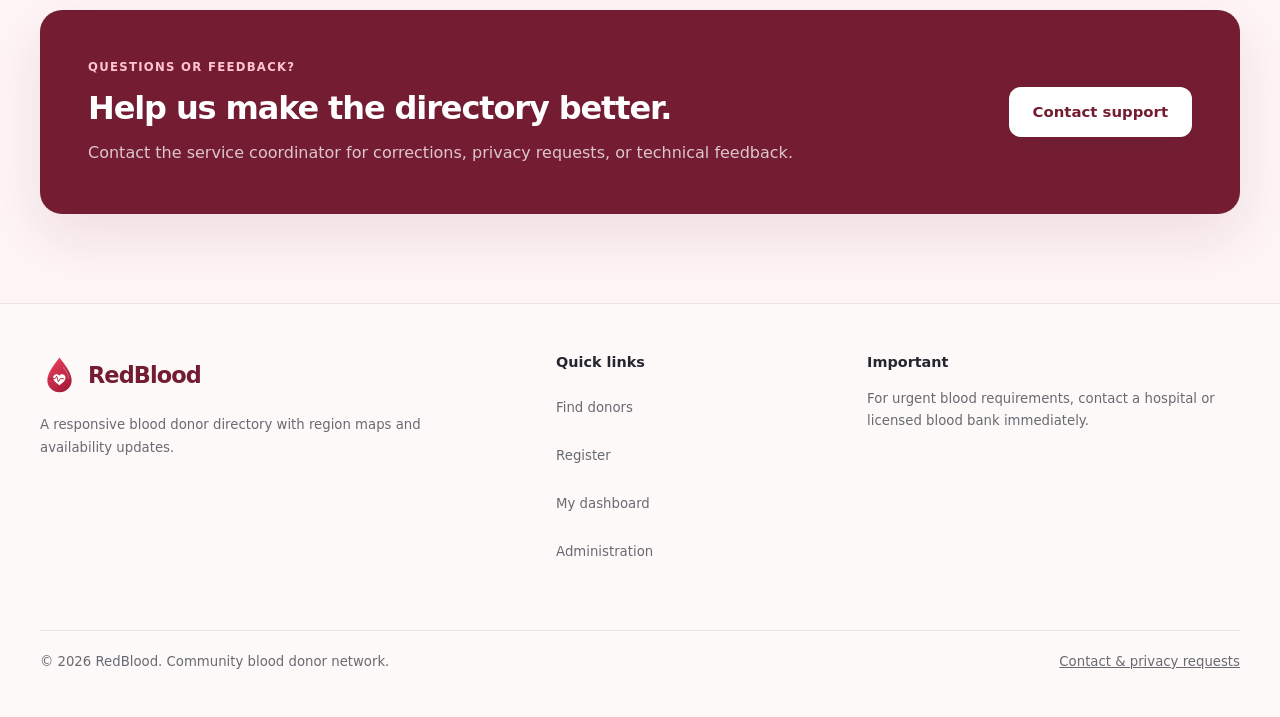
==== commit 90245e48: "Add files via upload" ====
--- a/index.html
+++ b/index.html
@@ -105,7 +105,7 @@
 <p>Medical professionals confirm donor eligibility and complete the safe donation process.</p>
 </article>
 </div>
-</div></section><section class="section find-section" id="find-donor"><div class="container"><p class="truth-notice">Cloud registration is enabled. Donor search and dashboards are not connected to Supabase yet.</p></div>
+</div></section><section class="section find-section" id="find-donor"><div class="container"><p class="truth-notice">Registration and donor search use Supabase. Dashboards are not connected yet.</p></div>
 <div class="container">
 <div class="section-heading centered">
 <p class="eyebrow">Donor search</p>
@@ -175,20 +175,7 @@
 <p>Location sharing is optional. Only your approximate area is shown on the map.</p>
 </div>
 </div>
-<form class="registration-card" data-registration-form="" id="registration-form"><div class="cloud-account-panel">
-<h3>Your account</h3>
-<p>Create an account, confirm your email, then sign in to register as a donor.</p>
-<div class="form-grid">
-<div class="form-field"><label for="account-email">Email</label><input id="account-email" type="email" autocomplete="email"></div>
-<div class="form-field"><label for="account-password">Password</label><input id="account-password" type="password" minlength="8" autocomplete="current-password"><p class="field-hint">Use at least 8 characters.</p></div>
-</div>
-<div class="cloud-account-actions">
-<button class="button button-secondary" type="button" id="create-account">Create account</button>
-<button class="button button-secondary" type="button" id="account-login">Sign in</button>
-<button class="button button-secondary" type="button" id="account-logout" hidden>Sign out</button>
-</div>
-<p id="account-status" role="status" aria-live="polite">Create an account or sign in before registering.</p>
-</div><aside class="truth-notice"><strong>Correct information can save a life. Never submit false details.</strong></aside>
+<form class="registration-card" data-registration-form="" id="registration-form"><aside class="truth-notice"><strong>Correct information can save a life. Never submit false details.</strong></aside>
 <div class="form-header">
 <span aria-hidden="true" class="form-icon">♥</span>
 <div>
@@ -235,10 +222,10 @@
 <div data-registration-details=""></div><label class="consent-row full">
 <input name="share_phone" type="checkbox" value="1"/>
 <span>Allow my name, blood group, area and phone in donor search (optional). / തിരച്ചിലിൽ എന്റെ പേര്, രക്തഗ്രൂപ്പ്, സ്ഥലം, ഫോൺ എന്നിവ കാണിക്കാൻ സമ്മതിക്കുന്നു (നിർബന്ധമില്ല).</span>
-</label><label class="consent-row"><input name="truth" required="" type="checkbox"/><span>I confirm my details are accurate. / ഞാൻ നൽകിയ വിവരങ്ങൾ ശരിയാണെന്ന് സ്ഥിരീകരിക്കുന്നു.</span></label><p class="form-error" data-form-error="" role="alert"></p>
+</label><label class="consent-row"><input name="truth" required="" type="checkbox"/><span>I confirm my details are accurate. / ഞാൻ നൽകിയ വിവരങ്ങൾ ശരിയാണെന്ന് സ്ഥിരീകരിക്കുന്നു.</span></label><p class="form-error" data-form-error="" role="alert"></p><p id="registration-status" role="status" aria-live="polite"></p>
 <button class="button button-primary full-button" type="submit">Register donor / ദാതാവിനെ രജിസ്റ്റർ ചെയ്യുക</button>
 <p class="local-storage-note">
-            Registrations are saved in Supabase after you sign in. New registrations wait for approval.
+            Submit your details to register. No account is needed. Registrations are saved in Supabase and wait for approval.
           </p>
 </form>
 </div>
--- a/assets/css/responsive.css
+++ b/assets/css/responsive.css
@@ -331,10 +331,4 @@
   html[lang="ml"] .availability-fields .full:has([data-gps]) .button { flex-basis: 100%; }
 }
 
-/* Supabase account controls */
-.cloud-account-panel { border-bottom: 1px solid #e8dce0; padding-bottom: 1.25rem; margin-bottom: 1.25rem; }
-.cloud-account-panel h3 { margin-top: 0; }
-.cloud-account-actions { display: flex; flex-wrap: wrap; gap: .65rem; margin-top: .75rem; }
-.cloud-account-actions .button { white-space: normal; }
-#account-status { overflow-wrap: anywhere; }
-@media (max-width: 480px) { .cloud-account-actions .button { flex: 1 1 100%; } }
+#registration-status { overflow-wrap: anywhere; }
